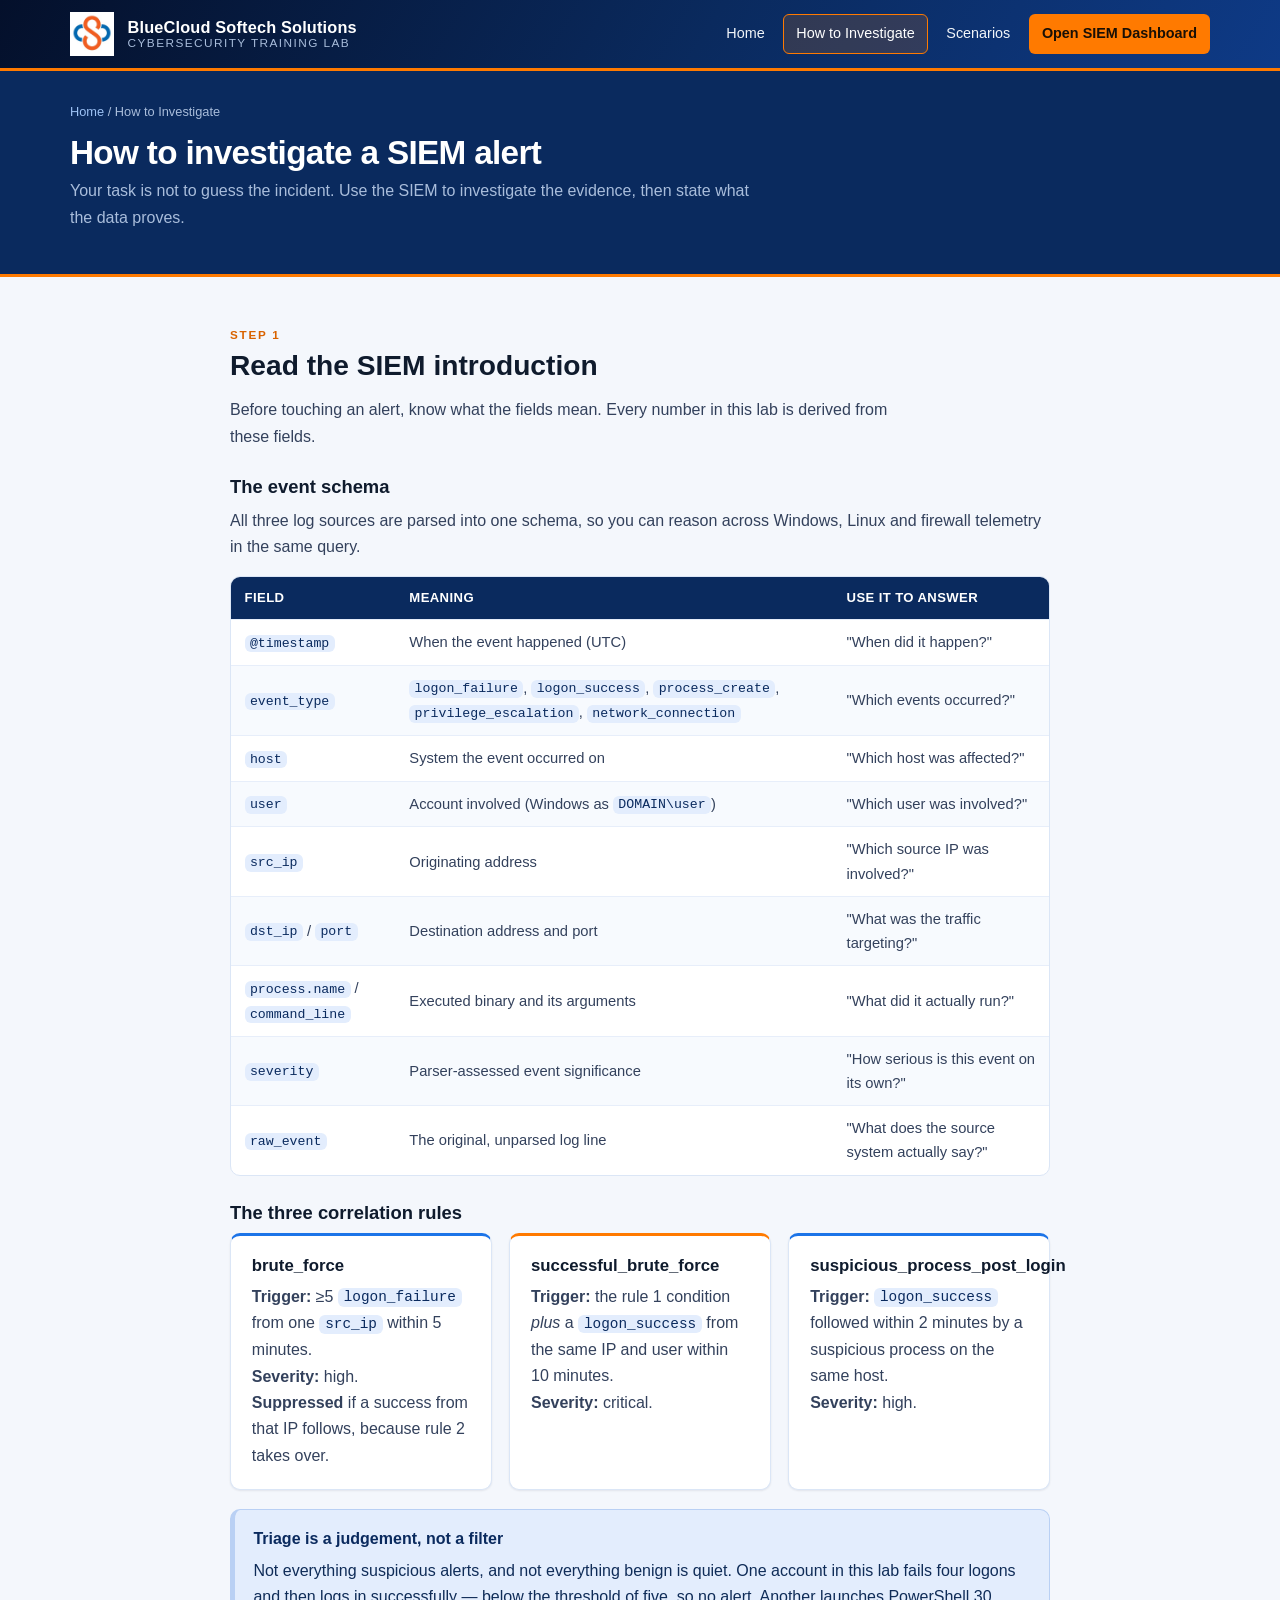
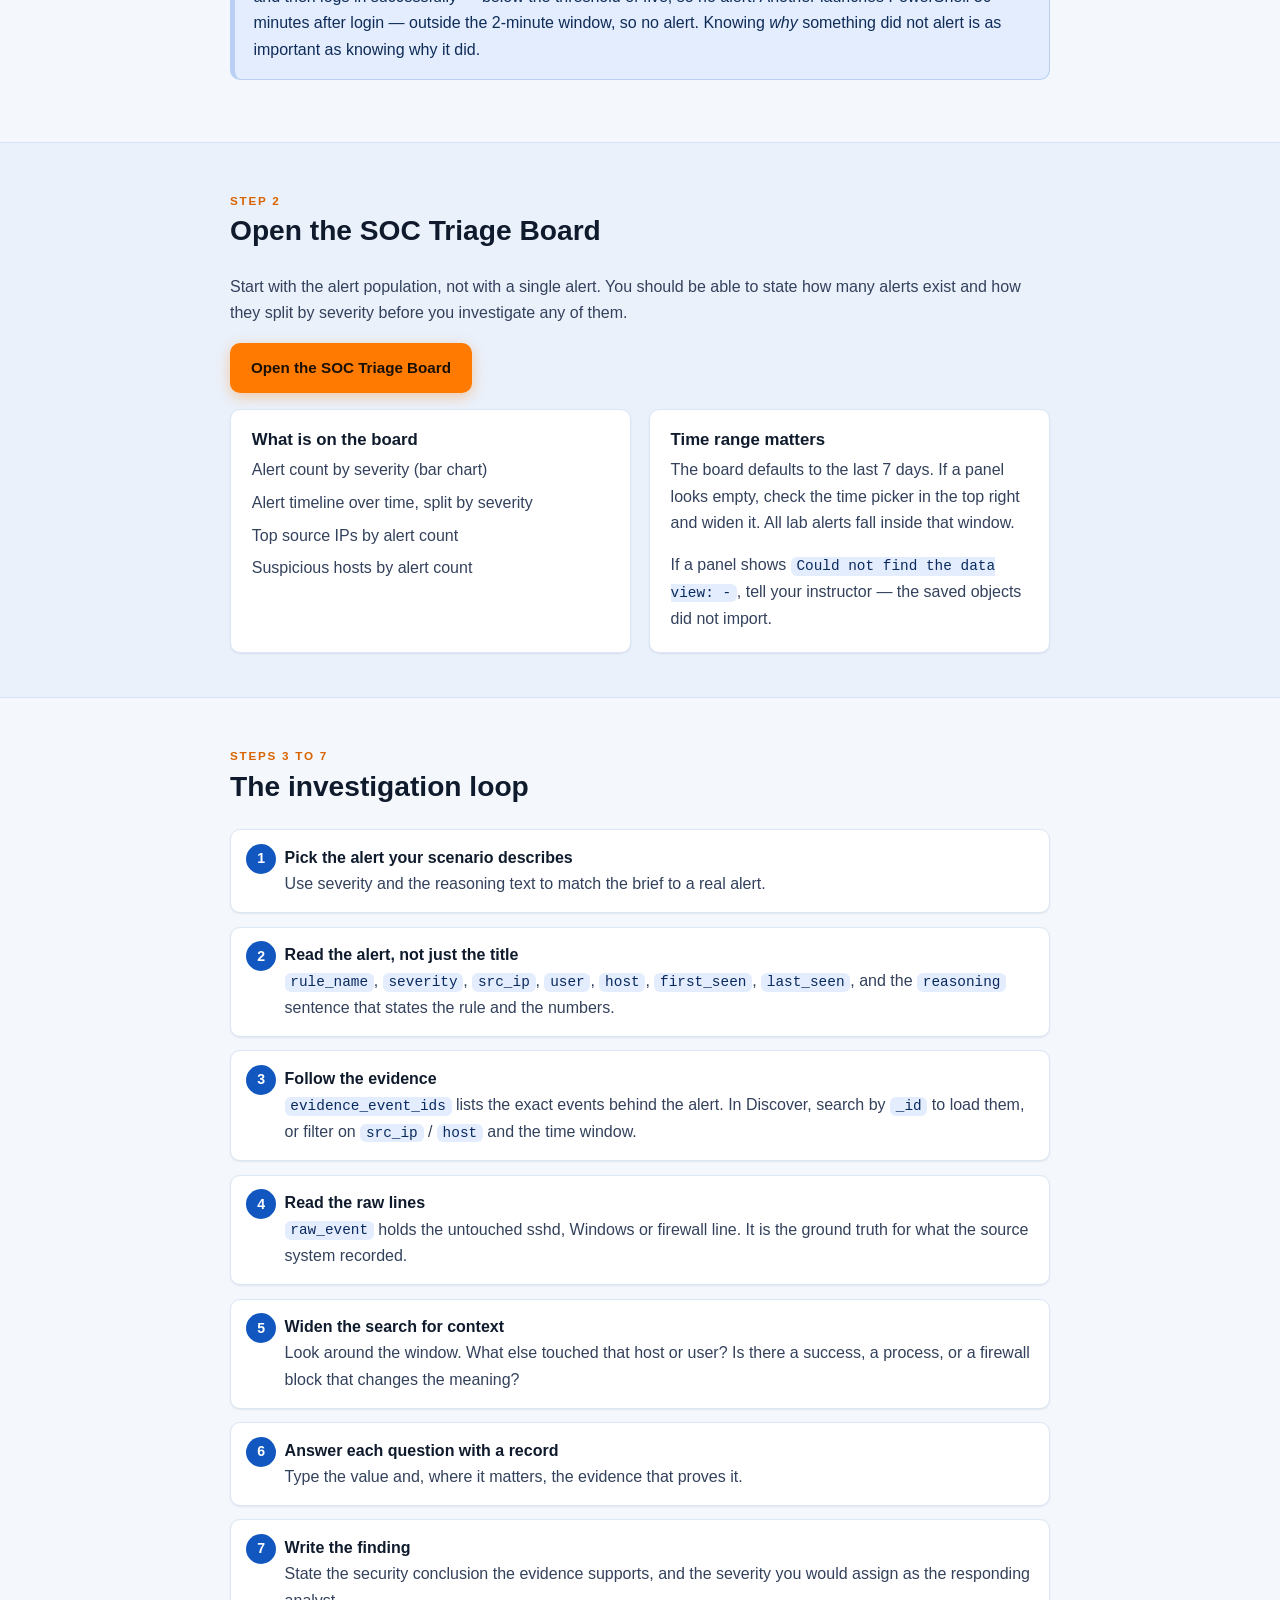
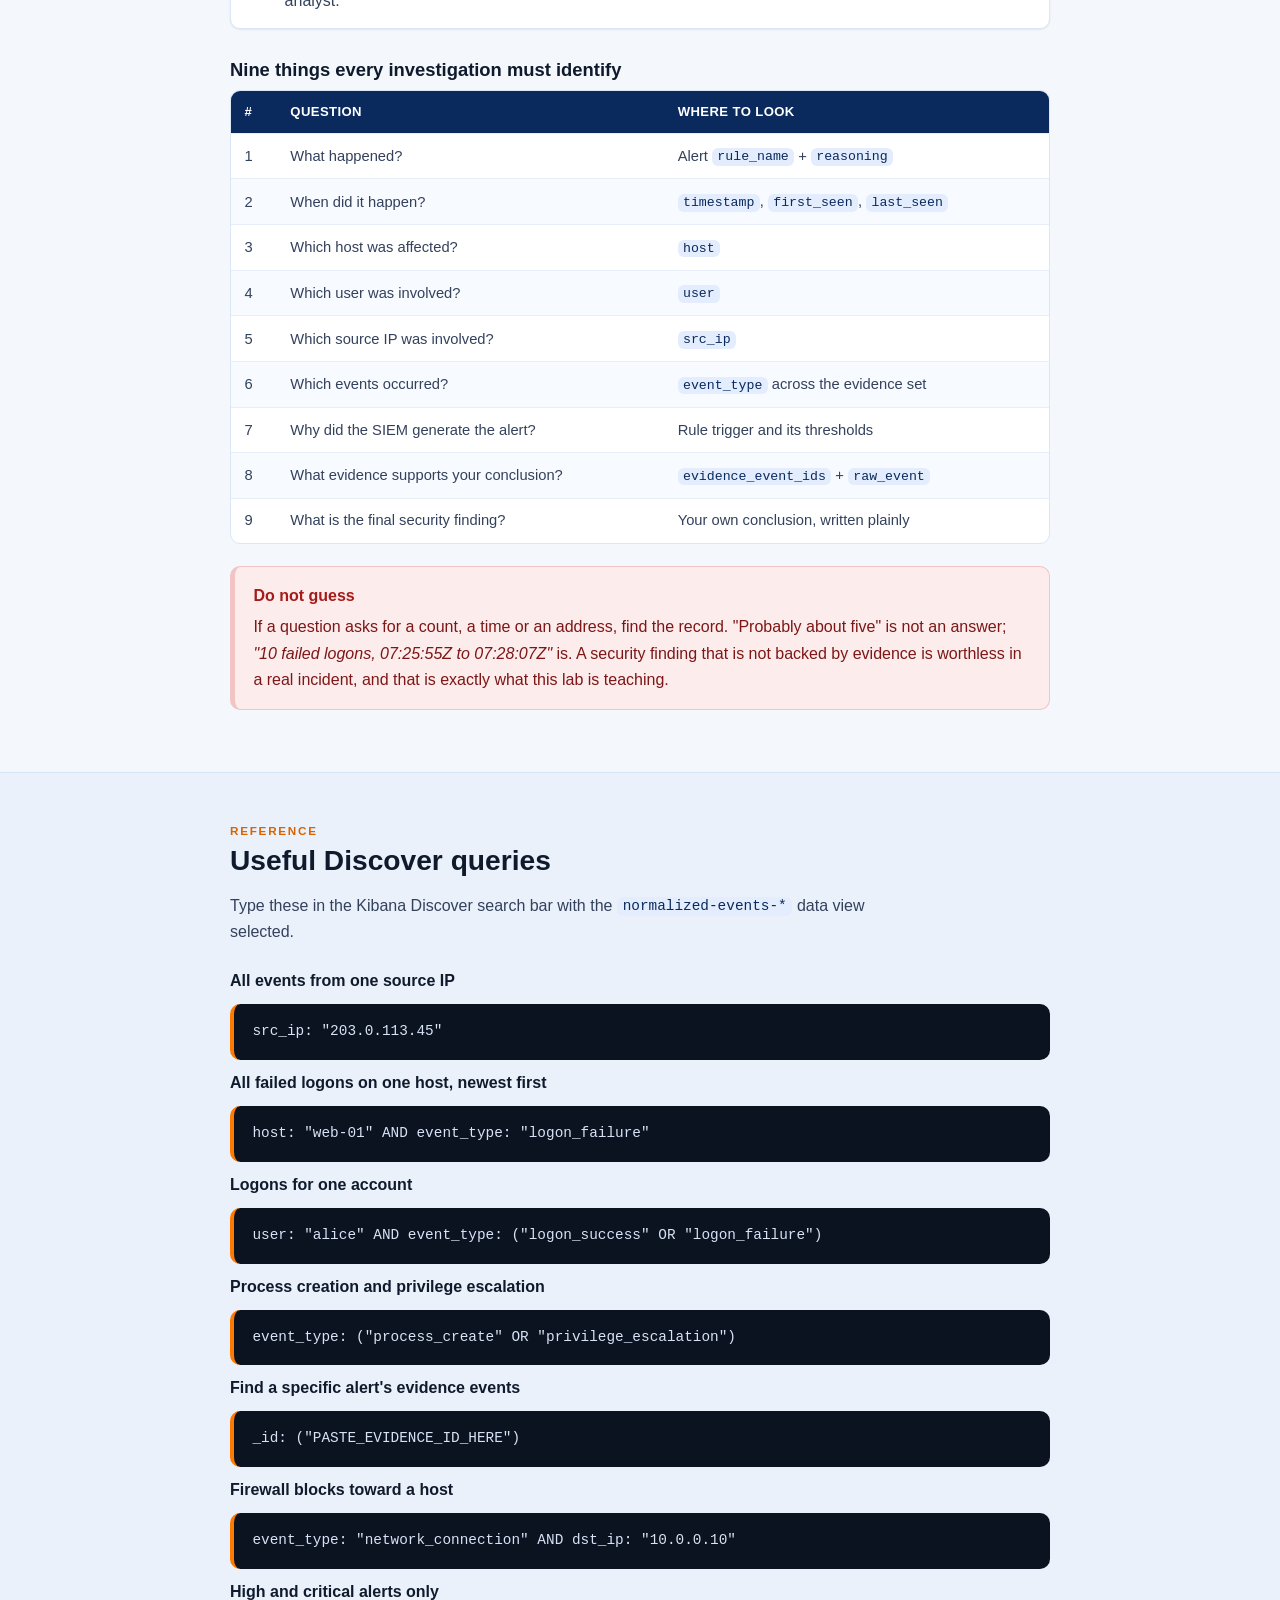
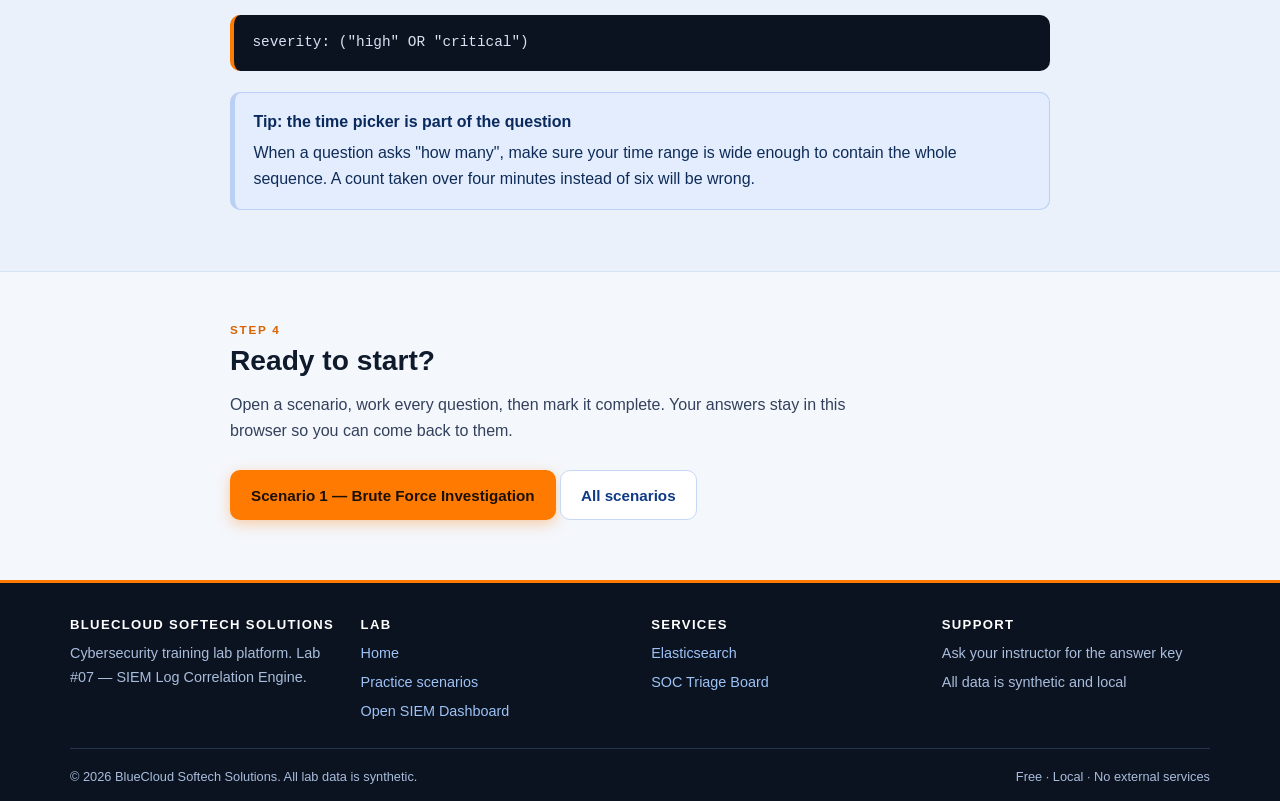
==== training/instructions.html @ 28b15261 "Initial commit - SIEM Log Correlation Engine Lab" ====
<!DOCTYPE html>
<html lang="en">
<head>
<meta charset="utf-8">
<meta name="viewport" content="width=device-width, initial-scale=1">
<title>How to Investigate | BlueCloud Softech Solutions SIEM Lab</title>
<link rel="stylesheet" href="assets/css/bluecloud.css">
</head>
<body data-page="instructions">
<a class="skip-link" href="#main">Skip to content</a>

<header class="site-header">
  <div class="wrap">
    <div class="brand">
      <img class="brand-mark" src="assets/img/bluecloud-logo.png" alt="BlueCloud Softech Solutions">
      <div class="brand-text">
        <span class="brand-name">BlueCloud Softech Solutions</span>
        <span class="brand-sub">Cybersecurity Training Lab</span>
      </div>
    </div>
    <nav class="site-nav" aria-label="Main">
      <a href="index.html">Home</a>
      <a href="instructions.html">How to Investigate</a>
      <a href="index.html#scenarios">Scenarios</a>
      <a href="#" class="nav-cta" data-kibana-link>Open SIEM Dashboard</a>
    </nav>
  </div>
</header>

<section class="page-head">
  <div class="wrap">
    <div class="breadcrumb"><a href="index.html">Home</a> / How to Investigate</div>
    <h1>How to investigate a SIEM alert</h1>
    <p class="sub">
      Your task is not to guess the incident. Use the SIEM to investigate the evidence,
      then state what the data proves.
    </p>
  </div>
</section>

<main id="main">

<!-- ================================================================ STEP 1 -->
<section class="section">
  <div class="wrap narrow">
    <div class="section-head">
      <span class="kicker">Step 1</span>
      <h2>Read the SIEM introduction</h2>
      <p>Before touching an alert, know what the fields mean. Every number in this lab is derived from these fields.</p>
    </div>

    <h3>The event schema</h3>
    <p>All three log sources are parsed into one schema, so you can reason across Windows, Linux and firewall telemetry in the same query.</p>
    <div class="table-wrap">
      <table>
        <thead><tr><th>Field</th><th>Meaning</th><th>Use it to answer</th></tr></thead>
        <tbody>
          <tr><td><code>@timestamp</code></td><td>When the event happened (UTC)</td><td>"When did it happen?"</td></tr>
          <tr><td><code>event_type</code></td><td><code>logon_failure</code>, <code>logon_success</code>, <code>process_create</code>, <code>privilege_escalation</code>, <code>network_connection</code></td><td>"Which events occurred?"</td></tr>
          <tr><td><code>host</code></td><td>System the event occurred on</td><td>"Which host was affected?"</td></tr>
          <tr><td><code>user</code></td><td>Account involved (Windows as <code>DOMAIN\user</code>)</td><td>"Which user was involved?"</td></tr>
          <tr><td><code>src_ip</code></td><td>Originating address</td><td>"Which source IP was involved?"</td></tr>
          <tr><td><code>dst_ip</code> / <code>port</code></td><td>Destination address and port</td><td>"What was the traffic targeting?"</td></tr>
          <tr><td><code>process.name</code> / <code>command_line</code></td><td>Executed binary and its arguments</td><td>"What did it actually run?"</td></tr>
          <tr><td><code>severity</code></td><td>Parser-assessed event significance</td><td>"How serious is this event on its own?"</td></tr>
          <tr><td><code>raw_event</code></td><td>The original, unparsed log line</td><td>"What does the source system actually say?"</td></tr>
        </tbody>
      </table>
    </div>

    <h3 style="margin-top:1.6rem">The three correlation rules</h3>
    <div class="grid grid-3">
      <div class="card card-accent">
        <h3>brute_force</h3>
        <p class="mb0"><strong>Trigger:</strong> &ge;5 <code>logon_failure</code> from one <code>src_ip</code> within 5 minutes.<br><strong>Severity:</strong> high.<br><strong>Suppressed</strong> if a success from that IP follows, because rule 2 takes over.</p>
      </div>
      <div class="card card-accent-orange">
        <h3>successful_brute_force</h3>
        <p class="mb0"><strong>Trigger:</strong> the rule 1 condition <em>plus</em> a <code>logon_success</code> from the same IP and user within 10 minutes.<br><strong>Severity:</strong> critical.</p>
      </div>
      <div class="card card-accent">
        <h3>suspicious_process_post_login</h3>
        <p class="mb0"><strong>Trigger:</strong> <code>logon_success</code> followed within 2 minutes by a suspicious process on the same host.<br><strong>Severity:</strong> high.</p>
      </div>
    </div>

    <div class="callout callout-info" style="margin-top:1.2rem">
      <span class="callout-title">Triage is a judgement, not a filter</span>
      <p class="mb0">
        Not everything suspicious alerts, and not everything benign is quiet. One account in this
        lab fails four logons and then logs in successfully &mdash; below the threshold of five, so
        no alert. Another launches PowerShell 30 minutes after login &mdash; outside the 2-minute
        window, so no alert. Knowing <em>why</em> something did not alert is as important as
        knowing why it did.
      </p>
    </div>
  </div>
</section>

<!-- ================================================================ STEP 2 -->
<section class="section section-alt">
  <div class="wrap narrow">
    <div class="section-head">
      <span class="kicker">Step 2</span>
      <h2>Open the SOC Triage Board</h2>
    </div>
    <p>Start with the alert population, not with a single alert. You should be able to state how many alerts exist and how they split by severity before you investigate any of them.</p>
    <p><a class="btn btn-primary" data-kibana-dash>Open the SOC Triage Board</a></p>
    <div class="grid grid-2" style="margin-top:1rem">
      <div class="card">
        <h3>What is on the board</h3>
        <ul class="toc">
          <li>Alert count by severity (bar chart)</li>
          <li>Alert timeline over time, split by severity</li>
          <li>Top source IPs by alert count</li>
          <li>Suspicious hosts by alert count</li>
        </ul>
      </div>
      <div class="card">
        <h3>Time range matters</h3>
        <p>The board defaults to the last 7 days. If a panel looks empty, check the time picker
        in the top right and widen it. All lab alerts fall inside that window.</p>
        <p class="mb0">If a panel shows <code>Could not find the data view: -</code>, tell your
        instructor &mdash; the saved objects did not import.</p>
      </div>
    </div>
  </div>
</section>

<!-- ================================================================ STEP 3 -->
<section class="section">
  <div class="wrap narrow">
    <div class="section-head">
      <span class="kicker">Steps 3 to 7</span>
      <h2>The investigation loop</h2>
    </div>
    <ol class="steps">
      <li><strong>Pick the alert your scenario describes</strong>Use severity and the reasoning text to match the brief to a real alert.</li>
      <li><strong>Read the alert, not just the title</strong><code>rule_name</code>, <code>severity</code>, <code>src_ip</code>, <code>user</code>, <code>host</code>, <code>first_seen</code>, <code>last_seen</code>, and the <code>reasoning</code> sentence that states the rule and the numbers.</li>
      <li><strong>Follow the evidence</strong><code>evidence_event_ids</code> lists the exact events behind the alert. In Discover, search by <code>_id</code> to load them, or filter on <code>src_ip</code> / <code>host</code> and the time window.</li>
      <li><strong>Read the raw lines</strong><code>raw_event</code> holds the untouched sshd, Windows or firewall line. It is the ground truth for what the source system recorded.</li>
      <li><strong>Widen the search for context</strong>Look around the window. What else touched that host or user? Is there a success, a process, or a firewall block that changes the meaning?</li>
      <li><strong>Answer each question with a record</strong>Type the value and, where it matters, the evidence that proves it.</li>
      <li><strong>Write the finding</strong>State the security conclusion the evidence supports, and the severity you would assign as the responding analyst.</li>
    </ol>

    <h3 style="margin-top:1.8rem">Nine things every investigation must identify</h3>
    <div class="table-wrap">
      <table>
        <thead><tr><th>#</th><th>Question</th><th>Where to look</th></tr></thead>
        <tbody>
          <tr><td>1</td><td>What happened?</td><td>Alert <code>rule_name</code> + <code>reasoning</code></td></tr>
          <tr><td>2</td><td>When did it happen?</td><td><code>timestamp</code>, <code>first_seen</code>, <code>last_seen</code></td></tr>
          <tr><td>3</td><td>Which host was affected?</td><td><code>host</code></td></tr>
          <tr><td>4</td><td>Which user was involved?</td><td><code>user</code></td></tr>
          <tr><td>5</td><td>Which source IP was involved?</td><td><code>src_ip</code></td></tr>
          <tr><td>6</td><td>Which events occurred?</td><td><code>event_type</code> across the evidence set</td></tr>
          <tr><td>7</td><td>Why did the SIEM generate the alert?</td><td>Rule trigger and its thresholds</td></tr>
          <tr><td>8</td><td>What evidence supports your conclusion?</td><td><code>evidence_event_ids</code> + <code>raw_event</code></td></tr>
          <tr><td>9</td><td>What is the final security finding?</td><td>Your own conclusion, written plainly</td></tr>
        </tbody>
      </table>
    </div>

    <div class="callout callout-crit" style="margin-top:1.4rem">
      <span class="callout-title">Do not guess</span>
      <p class="mb0">
        If a question asks for a count, a time or an address, find the record. "Probably about
        five" is not an answer; <em>"10 failed logons, 07:25:55Z to 07:28:07Z"</em> is. A
        security finding that is not backed by evidence is worthless in a real incident, and
        that is exactly what this lab is teaching.
      </p>
    </div>
  </div>
</section>

<!-- ================================================================ QUERIES -->
<section class="section section-alt">
  <div class="wrap narrow">
    <div class="section-head">
      <span class="kicker">Reference</span>
      <h2>Useful Discover queries</h2>
      <p>Type these in the Kibana Discover search bar with the <code>normalized-events-*</code> data view selected.</p>
    </div>

    <h4>All events from one source IP</h4>
    <pre><code>src_ip: "203.0.113.45"</code></pre>

    <h4>All failed logons on one host, newest first</h4>
    <pre><code>host: "web-01" AND event_type: "logon_failure"</code></pre>

    <h4>Logons for one account</h4>
    <pre><code>user: "alice" AND event_type: ("logon_success" OR "logon_failure")</code></pre>

    <h4>Process creation and privilege escalation</h4>
    <pre><code>event_type: ("process_create" OR "privilege_escalation")</code></pre>

    <h4>Find a specific alert's evidence events</h4>
    <pre><code>_id: ("PASTE_EVIDENCE_ID_HERE")</code></pre>

    <h4>Firewall blocks toward a host</h4>
    <pre><code>event_type: "network_connection" AND dst_ip: "10.0.0.10"</code></pre>

    <h4>High and critical alerts only</h4>
    <pre><code>severity: ("high" OR "critical")</code></pre>

    <div class="callout callout-info" style="margin-top:1.3rem">
      <span class="callout-title">Tip: the time picker is part of the question</span>
      <p class="mb0">When a question asks "how many", make sure your time range is wide enough to
      contain the whole sequence. A count taken over four minutes instead of six will be wrong.</p>
    </div>
  </div>
</section>

<!-- ================================================================ START -->
<section class="section">
  <div class="wrap narrow">
    <div class="section-head">
      <span class="kicker">Step 4</span>
      <h2>Ready to start?</h2>
      <p>Open a scenario, work every question, then mark it complete. Your answers stay in this browser so you can come back to them.</p>
    </div>
    <p>
      <a class="btn btn-primary" href="scenarios/scenario-1-brute-force.html">Scenario 1 &mdash; Brute Force Investigation</a>
      <a class="btn btn-outline" href="index.html#scenarios">All scenarios</a>
    </p>
  </div>
</section>

</main>

<footer class="site-footer">
  <div class="wrap">
    <div class="foot-grid">
      <div>
        <h4>BlueCloud Softech Solutions</h4>
        <p>Cybersecurity training lab platform. Lab #07 &mdash; SIEM Log Correlation Engine.</p>
      </div>
      <div>
        <h4>Lab</h4>
        <ul>
          <li><a href="index.html">Home</a></li>
          <li><a href="index.html#scenarios">Practice scenarios</a></li>
          <li><a data-kibana-link>Open SIEM Dashboard</a></li>
        </ul>
      </div>
      <div>
        <h4>Services</h4>
        <ul>
          <li><a data-es-link>Elasticsearch</a></li>
          <li><a data-kibana-dash>SOC Triage Board</a></li>
        </ul>
      </div>
      <div>
        <h4>Support</h4>
        <ul>
          <li>Ask your instructor for the answer key</li>
          <li>All data is synthetic and local</li>
        </ul>
      </div>
    </div>
    <div class="legal">
      <span>&copy; <span id="year">2026</span> BlueCloud Softech Solutions. All lab data is synthetic.</span>
      <span>Free &middot; Local &middot; No external services</span>
    </div>
  </div>
</footer>

<script src="assets/js/lab.js"></script>
<script>
  (function () {
    var ES = "http://localhost:9200";
    var KIBANA = "http://localhost:5601";
    var DASH = KIBANA + "/app/dashboards#/view/siem-soc-triage-board";
    document.querySelectorAll("[data-kibana-link]").forEach(function (el) { el.href = KIBANA; el.target = "_blank"; el.rel = "noopener"; });
    document.querySelectorAll("[data-kibana-dash]").forEach(function (el) { el.href = DASH; el.target = "_blank"; el.rel = "noopener"; });
    document.querySelectorAll("[data-es-link]").forEach(function (el) { el.href = ES; el.target = "_blank"; el.rel = "noopener"; });
  })();
</script>
</body>
</html>
---- training/assets/css/bluecloud.css ----
/* ==========================================================================
   BlueCloud Softech Solutions - Cybersecurity Training Lab
   SIEM Log Correlation Engine - shared stylesheet
   Lightweight, dependency-free. Drop-in replaceable logo slot documented below.
   ========================================================================== */

:root {
  /* Brand - blue primary */
  --bc-navy-900: #04102b;
  --bc-navy-800: #071a3a;
  --bc-blue-800: #0a2a5e;
  --bc-blue-700: #0e3a86;
  --bc-blue-600: #1257c0;
  --bc-blue-500: #1c74e8;
  --bc-blue-100: #e3edfd;

  /* Brand - orange accent */
  --bc-orange-600: #d96300;
  --bc-orange-500: #ff7a00;
  --bc-orange-400: #ff9440;
  --bc-orange-100: #fff0e0;

  /* Security dark neutrals */
  --ink-900: #0b1220;
  --ink-800: #111a2e;
  --ink-700: #1b2740;
  --ink-600: #26334f;

  /* Text */
  --text-strong: #0f1b2d;
  --text-body: #33415c;
  --text-muted: #64748b;
  --text-invert: #f1f5f9;
  --text-invert-muted: #a9bddb;

  /* Status */
  --ok-500: #16a34a;
  --warn-500: #d97706;
  --crit-500: #dc2626;
  --high-500: #ea580c;
  --info-500: var(--bc-blue-600);

  --radius-sm: 6px;
  --radius: 10px;
  --radius-lg: 16px;
  --shadow-sm: 0 1px 2px rgba(4, 16, 43, 0.08);
  --shadow: 0 4px 16px rgba(4, 16, 43, 0.10);
  --shadow-lg: 0 16px 40px rgba(4, 16, 43, 0.18);
  --ring: 0 0 0 3px rgba(28, 116, 232, 0.35);
  --maxw: 1180px;
  --mono: "Cascadia Code", "Consolas", "SF Mono", "Roboto Mono", monospace;
}

* { box-sizing: border-box; }

html { scroll-behavior: smooth; }

body {
  margin: 0;
  font-family: "Segoe UI", Roboto, "Helvetica Neue", Arial, sans-serif;
  color: var(--text-body);
  background: #f4f7fc;
  line-height: 1.65;
  -webkit-font-smoothing: antialiased;
}

a { color: var(--bc-blue-600); text-decoration: none; }
a:hover { text-decoration: underline; }

h1, h2, h3, h4 { color: var(--text-strong); line-height: 1.25; margin: 0 0 0.5em; font-weight: 650; }
h1 { font-size: clamp(1.85rem, 3.6vw, 2.9rem); letter-spacing: -0.02em; }
h2 { font-size: clamp(1.35rem, 2.2vw, 1.85rem); }
h3 { font-size: 1.15rem; }
p { margin: 0 0 1rem; }

code, kbd, .mono { font-family: var(--mono); font-size: 0.9em; }

code {
  background: var(--bc-blue-100);
  color: var(--bc-blue-800);
  padding: 0.1em 0.4em;
  border-radius: var(--radius-sm);
  word-break: break-word;
}

pre {
  background: var(--ink-900);
  color: #d7e3f4;
  padding: 1rem 1.15rem;
  border-radius: var(--radius);
  overflow-x: auto;
  border-left: 4px solid var(--bc-orange-500);
}
pre code { background: none; color: inherit; padding: 0; }

.wrap { width: 100%; max-width: var(--maxw); margin: 0 auto; padding: 0 1.25rem; }
.narrow { max-width: 860px; }

/* ---------------------------------------------------------------- header */
.site-header {
  background: linear-gradient(120deg, var(--bc-navy-900) 0%, var(--bc-blue-800) 55%, var(--bc-blue-700) 100%);
  color: var(--text-invert);
  border-bottom: 3px solid var(--bc-orange-500);
  position: sticky;
  top: 0;
  z-index: 50;
}

.site-header .wrap {
  display: flex;
  align-items: center;
  justify-content: space-between;
  gap: 1rem;
  min-height: 68px;
  flex-wrap: wrap;
  padding-top: 0.6rem;
  padding-bottom: 0.6rem;
}

/* LOGO SLOT: to use the official BlueCloud logo, drop the image at
   training/assets/img/bluecloud-logo.png and replace the <div> below with:
   <img class="brand-logo" src="assets/img/bluecloud-logo.png" alt="BlueCloud Softech Solutions"> */
.brand { display: flex; align-items: center; gap: 0.85rem; }
.brand-mark {
  width: 44px; height: 44px; flex: 0 0 44px;
  border-radius: 12px;
  background: linear-gradient(145deg, var(--bc-blue-500), var(--bc-blue-700));
  border: 2px solid var(--bc-orange-500);
  display: grid; place-items: center;
  font-weight: 800; font-size: 1.05rem; color: #fff; letter-spacing: -0.03em;
}
/* Official logo drop-in: assets/img/bluecloud-logo.png
   Applies only to an <img class="brand-mark">, so the BC monogram placeholder
   is unaffected. Height is fixed and width is free, so both a square icon mark
   and a wide horizontal wordmark render undistorted at the same header height.
   The orange frame and gradient belong to the placeholder, not the brand, so
   they are removed here. */
img.brand-mark {
  display: block;
  width: auto;
  max-width: 190px;
  height: 44px;
  flex: 0 0 auto;
  object-fit: contain;
  object-position: left center;
  background: none;
  border: none;
  border-radius: 0;
}

.brand-text { display: flex; flex-direction: column; line-height: 1.15; }
.brand-name { font-weight: 700; font-size: 1.02rem; color: #fff; letter-spacing: 0.01em; }
.brand-sub { font-size: 0.74rem; color: var(--text-invert-muted); text-transform: uppercase; letter-spacing: 0.12em; }

.site-nav { display: flex; gap: 0.35rem; flex-wrap: wrap; align-items: center; }
.site-nav a {
  color: var(--text-invert);
  padding: 0.42rem 0.75rem;
  border-radius: var(--radius-sm);
  font-size: 0.9rem;
  font-weight: 500;
  border: 1px solid transparent;
}
.site-nav a:hover { background: rgba(255, 255, 255, 0.12); text-decoration: none; }
.site-nav a.active { border-color: var(--bc-orange-500); color: #fff; background: rgba(255, 122, 0, 0.16); }
.site-nav a.nav-cta { background: var(--bc-orange-500); color: #1a1005; font-weight: 650; }
.site-nav a.nav-cta:hover { background: var(--bc-orange-400); }

/* ------------------------------------------------------------------ hero */
.hero {
  background:
    radial-gradient(1100px 380px at 82% -12%, rgba(255, 122, 0, 0.20), transparent 60%),
    linear-gradient(125deg, var(--bc-navy-900) 0%, var(--bc-blue-800) 48%, var(--bc-blue-700) 100%);
  color: var(--text-invert);
  padding: 3.2rem 0 2.9rem;
  border-bottom: 3px solid var(--bc-orange-500);
}
.hero h1 { color: #fff; }
.hero .eyebrow {
  display: inline-block;
  font-size: 0.75rem; font-weight: 700; letter-spacing: 0.16em; text-transform: uppercase;
  color: var(--bc-orange-400); margin-bottom: 0.85rem;
}
.hero .lede { font-size: 1.06rem; color: var(--text-invert-muted); max-width: 66ch; }
.hero-meta { display: flex; gap: 0.5rem; flex-wrap: wrap; margin-top: 1.25rem; }
.hero-actions { display: flex; gap: 0.7rem; flex-wrap: wrap; margin-top: 1.75rem; }

/* ---------------------------------------------------------------- button */
.btn {
  display: inline-flex; align-items: center; gap: 0.5rem;
  padding: 0.72rem 1.25rem;
  border-radius: var(--radius);
  font-weight: 650; font-size: 0.95rem;
  border: 1px solid transparent;
  cursor: pointer;
  transition: transform 0.08s ease, box-shadow 0.15s ease, background 0.15s ease;
  font-family: inherit;
}
.btn:hover { text-decoration: none; transform: translateY(-1px); }
.btn:focus-visible { outline: none; box-shadow: var(--ring); }
.btn-primary { background: var(--bc-orange-500); color: #1a1005; box-shadow: 0 4px 14px rgba(255, 122, 0, 0.34); }
.btn-primary:hover { background: var(--bc-orange-400); }
.btn-blue { background: var(--bc-blue-600); color: #fff; box-shadow: 0 4px 14px rgba(18, 87, 192, 0.3); }
.btn-blue:hover { background: var(--bc-blue-500); }
.btn-ghost { background: rgba(255, 255, 255, 0.08); color: #fff; border-color: rgba(255, 255, 255, 0.28); }
.btn-ghost:hover { background: rgba(255, 255, 255, 0.16); }
.btn-outline { background: #fff; color: var(--bc-blue-700); border-color: var(--bc-blue-200, #c6d8f5); }
.btn-outline:hover { background: var(--bc-blue-100); }
.btn-sm { padding: 0.45rem 0.8rem; font-size: 0.85rem; }

/* ------------------------------------------------------------------ chip */
.chip {
  display: inline-flex; align-items: center; gap: 0.35rem;
  padding: 0.24rem 0.62rem;
  border-radius: 999px;
  font-size: 0.76rem; font-weight: 650;
  letter-spacing: 0.03em;
  border: 1px solid transparent;
  white-space: nowrap;
}
.chip-blue { background: rgba(28, 116, 232, 0.16); color: #bcd6fb; border-color: rgba(28, 116, 232, 0.45); }
.chip-orange { background: rgba(255, 122, 0, 0.18); color: var(--bc-orange-400); border-color: rgba(255, 122, 0, 0.5); }
.chip-light { background: var(--bc-blue-100); color: var(--bc-blue-800); border-color: #c6d8f5; }
.chip-ok { background: #e6f6ec; color: #14683a; border-color: #b7e3c8; }
.chip-warn { background: #fef3e2; color: #a35a06; border-color: #f7d9ac; }
.chip-crit { background: #fdeaea; color: #a51b1b; border-color: #f6c6c6; }

/* ------------------------------------------------------------------ card */
.section { padding: 2.75rem 0; }
.section-alt { background: #eaf1fb; border-top: 1px solid #d6e3f6; border-bottom: 1px solid #d6e3f6; }
.section-dark { background: var(--ink-900); color: var(--text-invert-muted); }
.section-dark h2, .section-dark h3 { color: #fff; }

.section-head { margin-bottom: 1.6rem; max-width: 74ch; }
.section-head .kicker {
  font-size: 0.73rem; font-weight: 750; letter-spacing: 0.15em; text-transform: uppercase;
  color: var(--bc-orange-600); margin-bottom: 0.4rem;
}
.section-dark .section-head .kicker { color: var(--bc-orange-400); }

.grid { display: grid; gap: 1.1rem; }
.grid-2 { grid-template-columns: repeat(auto-fit, minmax(300px, 1fr)); }
.grid-3 { grid-template-columns: repeat(auto-fit, minmax(255px, 1fr)); }
.grid-4 { grid-template-columns: repeat(auto-fit, minmax(210px, 1fr)); }

.card {
  background: #fff;
  border: 1px solid #dbe6f6;
  border-radius: var(--radius);
  padding: 1.25rem 1.3rem;
  box-shadow: var(--shadow-sm);
}
.card h3 { color: var(--text-strong); font-size: 1.05rem; margin-bottom: 0.4rem; }
.card p:last-child { margin-bottom: 0; }
.card-top { display: flex; align-items: flex-start; justify-content: space-between; gap: 0.6rem; margin-bottom: 0.5rem; }
.card-accent { border-top: 3px solid var(--bc-blue-500); }
.card-accent-orange { border-top: 3px solid var(--bc-orange-500); }

/* ----------------------------------------------------------------- steps */
.steps { counter-reset: step; list-style: none; padding: 0; margin: 0; display: grid; gap: 0.85rem; }
.steps li {
  counter-increment: step;
  position: relative;
  padding: 0.9rem 1rem 0.9rem 3.35rem;
  background: #fff;
  border: 1px solid #dbe6f6;
  border-radius: var(--radius);
  box-shadow: var(--shadow-sm);
}
.steps li::before {
  content: counter(step);
  position: absolute; left: 0.95rem; top: 0.85rem;
  width: 30px; height: 30px; border-radius: 50%;
  background: var(--bc-blue-600); color: #fff;
  display: grid; place-items: center;
  font-weight: 700; font-size: 0.88rem;
}
.steps li strong { display: block; color: var(--text-strong); }
.section-dark .steps li { background: var(--ink-800); border-color: var(--ink-600); }
.section-dark .steps li strong { color: #fff; }
.section-dark .steps li::before { background: var(--bc-orange-500); color: #1a1005; }

/* ---------------------------------------------------------------- alerts */
.callout {
  border-radius: var(--radius);
  padding: 1rem 1.15rem;
  border: 1px solid;
  border-left-width: 5px;
  margin: 0 0 1.1rem;
}
.callout p:last-child { margin-bottom: 0; }
.callout-title { font-weight: 700; display: block; margin-bottom: 0.3rem; }
.callout-info { background: var(--bc-blue-100); border-color: #b9d0f4; color: #0f2c58; }
.callout-info .callout-title { color: var(--bc-blue-800); }
.callout-warn { background: #fff7e8; border-color: #f5d9a6; color: #6b4207; }
.callout-warn .callout-title { color: #a35a06; }
.callout-crit { background: #fdecec; border-color: #f3c4c4; color: #7d1616; }
.callout-crit .callout-title { color: #a51b1b; }
.callout-ok { background: #e9f7ef; border-color: #b9e2c9; color: #14532d; }
.callout-ok .callout-title { color: #14683a; }
.section-dark .callout { background: var(--ink-800); color: var(--text-invert-muted); border-color: var(--ink-600); }
.section-dark .callout .callout-title { color: #fff; }

/* ------------------------------------------------------------- scenarios */
.scenario-card { display: flex; flex-direction: column; gap: 0.55rem; }
.scenario-card .num {
  font-family: var(--mono); font-size: 0.78rem; font-weight: 700;
  color: var(--bc-orange-600); letter-spacing: 0.1em; text-transform: uppercase;
}
.scenario-card h3 { margin: 0; }
.scenario-card .desc { color: var(--text-muted); font-size: 0.93rem; flex: 1 1 auto; }
.scenario-card .foot { display: flex; align-items: center; justify-content: space-between; gap: 0.6rem; margin-top: 0.35rem; }
.scenario-card .foot .btn { flex: 0 0 auto; }

.diff { font-size: 0.72rem; padding: 0.16rem 0.5rem; border-radius: 999px; font-weight: 700; letter-spacing: 0.05em; text-transform: uppercase; }
.diff-easy { background: #e6f6ec; color: #14683a; }
.diff-medium { background: #fff3e0; color: #a35a06; }
.diff-hard { background: #fdeaea; color: #a51b1b; }

/* --------------------------------------------------------------- details */
details.hint {
  background: #fff;
  border: 1px solid #dbe6f6;
  border-radius: var(--radius);
  padding: 0.2rem 0.9rem;
  margin-bottom: 0.6rem;
  box-shadow: var(--shadow-sm);
}
details.hint summary {
  cursor: pointer; padding: 0.7rem 0; font-weight: 650; color: var(--bc-blue-700);
  list-style: none; display: flex; align-items: center; gap: 0.5rem;
}
details.hint summary::-webkit-details-marker { display: none; }
details.hint summary::before { content: "\25B8"; font-size: 0.8rem; color: var(--bc-orange-500); transition: transform 0.15s; }
details.hint[open] summary::before { transform: rotate(90deg); }
details.hint .hint-body { padding: 0 0 0.85rem; color: var(--text-body); }
details.hint .hint-body p:last-child { margin-bottom: 0; }

/* ------------------------------------------------------------- questions */
.qlist { list-style: none; padding: 0; margin: 0; counter-reset: q; display: grid; gap: 0.6rem; }
.qlist li {
  counter-increment: q;
  position: relative;
  padding: 0.85rem 1rem 0.85rem 3rem;
  background: #fff;
  border: 1px solid #dbe6f6;
  border-radius: var(--radius);
}
.qlist li::before {
  content: "Q" counter(q);
  position: absolute; left: 0.85rem; top: 0.8rem;
  font-family: var(--mono); font-size: 0.78rem; font-weight: 700;
  color: var(--bc-orange-600);
}
.answer-box {
  margin-top: 0.6rem;
}
.answer-box textarea {
  width: 100%; min-height: 62px; resize: vertical;
  padding: 0.6rem 0.7rem;
  border: 1px dashed var(--bc-blue-200, #c6d8f5);
  border-radius: var(--radius-sm);
  font-family: inherit; font-size: 0.92rem; color: var(--text-strong);
  background: #fbfdff;
}
.answer-box textarea:focus { outline: none; border-style: solid; border-color: var(--bc-blue-500); box-shadow: var(--ring); background: #fff; }
.saved-note { font-size: 0.76rem; color: var(--text-muted); margin-top: 0.25rem; display: none; }
.saved-note.show { display: block; }

/* ----------------------------------------------------------------- table */
.table-wrap { overflow-x: auto; border: 1px solid #dbe6f6; border-radius: var(--radius); background: #fff; }
table { border-collapse: collapse; width: 100%; font-size: 0.92rem; }
th, td { text-align: left; padding: 0.62rem 0.85rem; border-bottom: 1px solid #e7eefa; }
th { background: var(--bc-blue-800); color: #fff; font-weight: 600; font-size: 0.82rem; letter-spacing: 0.03em; text-transform: uppercase; }
tbody tr:last-child td { border-bottom: none; }
tbody tr:nth-child(even) { background: #f7fafe; }

/* ---------------------------------------------------------------- footer */
.site-footer {
  background: var(--ink-900);
  color: var(--text-invert-muted);
  padding: 2.1rem 0 1.6rem;
  border-top: 3px solid var(--bc-orange-500);
  font-size: 0.9rem;
}
.site-footer .foot-grid { display: grid; gap: 1.4rem; grid-template-columns: repeat(auto-fit, minmax(220px, 1fr)); }
.site-footer h4 { color: #fff; font-size: 0.82rem; text-transform: uppercase; letter-spacing: 0.1em; margin-bottom: 0.55rem; }
.site-footer a { color: #9dc2f5; }
.site-footer a:hover { color: var(--bc-orange-400); }
.site-footer ul { list-style: none; margin: 0; padding: 0; display: grid; gap: 0.32rem; }
.site-footer .legal { margin-top: 1.5rem; padding-top: 1.1rem; border-top: 1px solid var(--ink-600); font-size: 0.8rem; display: flex; justify-content: space-between; gap: 1rem; flex-wrap: wrap; }

/* ----------------------------------------------------------------- misc */
.page-head { background: var(--bc-blue-800); color: #fff; padding: 1.9rem 0 1.7rem; border-bottom: 3px solid var(--bc-orange-500); }
.page-head h1 { color: #fff; font-size: clamp(1.5rem, 2.6vw, 2.1rem); margin-bottom: 0.3rem; }
.page-head .sub { color: var(--text-invert-muted); max-width: 78ch; }
.breadcrumb { font-size: 0.8rem; color: var(--text-invert-muted); margin-bottom: 0.6rem; }
.breadcrumb a { color: #9dc2f5; }

.linkrow { display: flex; gap: 0.6rem; flex-wrap: wrap; align-items: center; }
.stat { text-align: center; padding: 1rem 0.6rem; }
.stat .n { font-size: 1.85rem; font-weight: 750; color: var(--bc-blue-700); line-height: 1.1; }
.stat .l { font-size: 0.78rem; text-transform: uppercase; letter-spacing: 0.08em; color: var(--text-muted); }
.section-dark .stat .n { color: var(--bc-orange-400); }
.section-dark .stat .l { color: var(--text-invert-muted); }

.toc { list-style: none; padding: 0; margin: 0; display: grid; gap: 0.4rem; }
.toc a { display: block; padding: 0.4rem 0.6rem; border-radius: var(--radius-sm); font-size: 0.92rem; }
.toc a:hover { background: var(--bc-blue-100); }

hr.sep { border: none; border-top: 1px solid #dbe6f6; margin: 1.8rem 0; }

.progress-pill {
  display: inline-flex; align-items: center; gap: 0.4rem;
  font-size: 0.8rem; font-weight: 650; color: var(--text-invert-muted);
}
.progress-pill .dot { width: 9px; height: 9px; border-radius: 50%; background: var(--bc-orange-500); }

.skip-link {
  position: absolute; left: -9999px; top: 0;
  background: var(--bc-orange-500); color: #1a1005; padding: 0.6rem 1rem; z-index: 100; font-weight: 650;
}
.skip-link:focus { left: 0.5rem; top: 0.5rem; }

@media (max-width: 620px) {
  .site-header .wrap { min-height: auto; }
  .brand-sub { display: none; }
  .hero-actions .btn { width: 100%; justify-content: center; }
}

@media print {
  .site-header, .site-footer, .hero-actions, .btn, details.hint summary { display: none !important; }
  body { background: #fff; }
  .card, .qlist li, .steps li { box-shadow: none; border-color: #ccc; }
  details.hint { border-color: #ccc; }
  details.hint[open] .hint-body { display: block; }
}
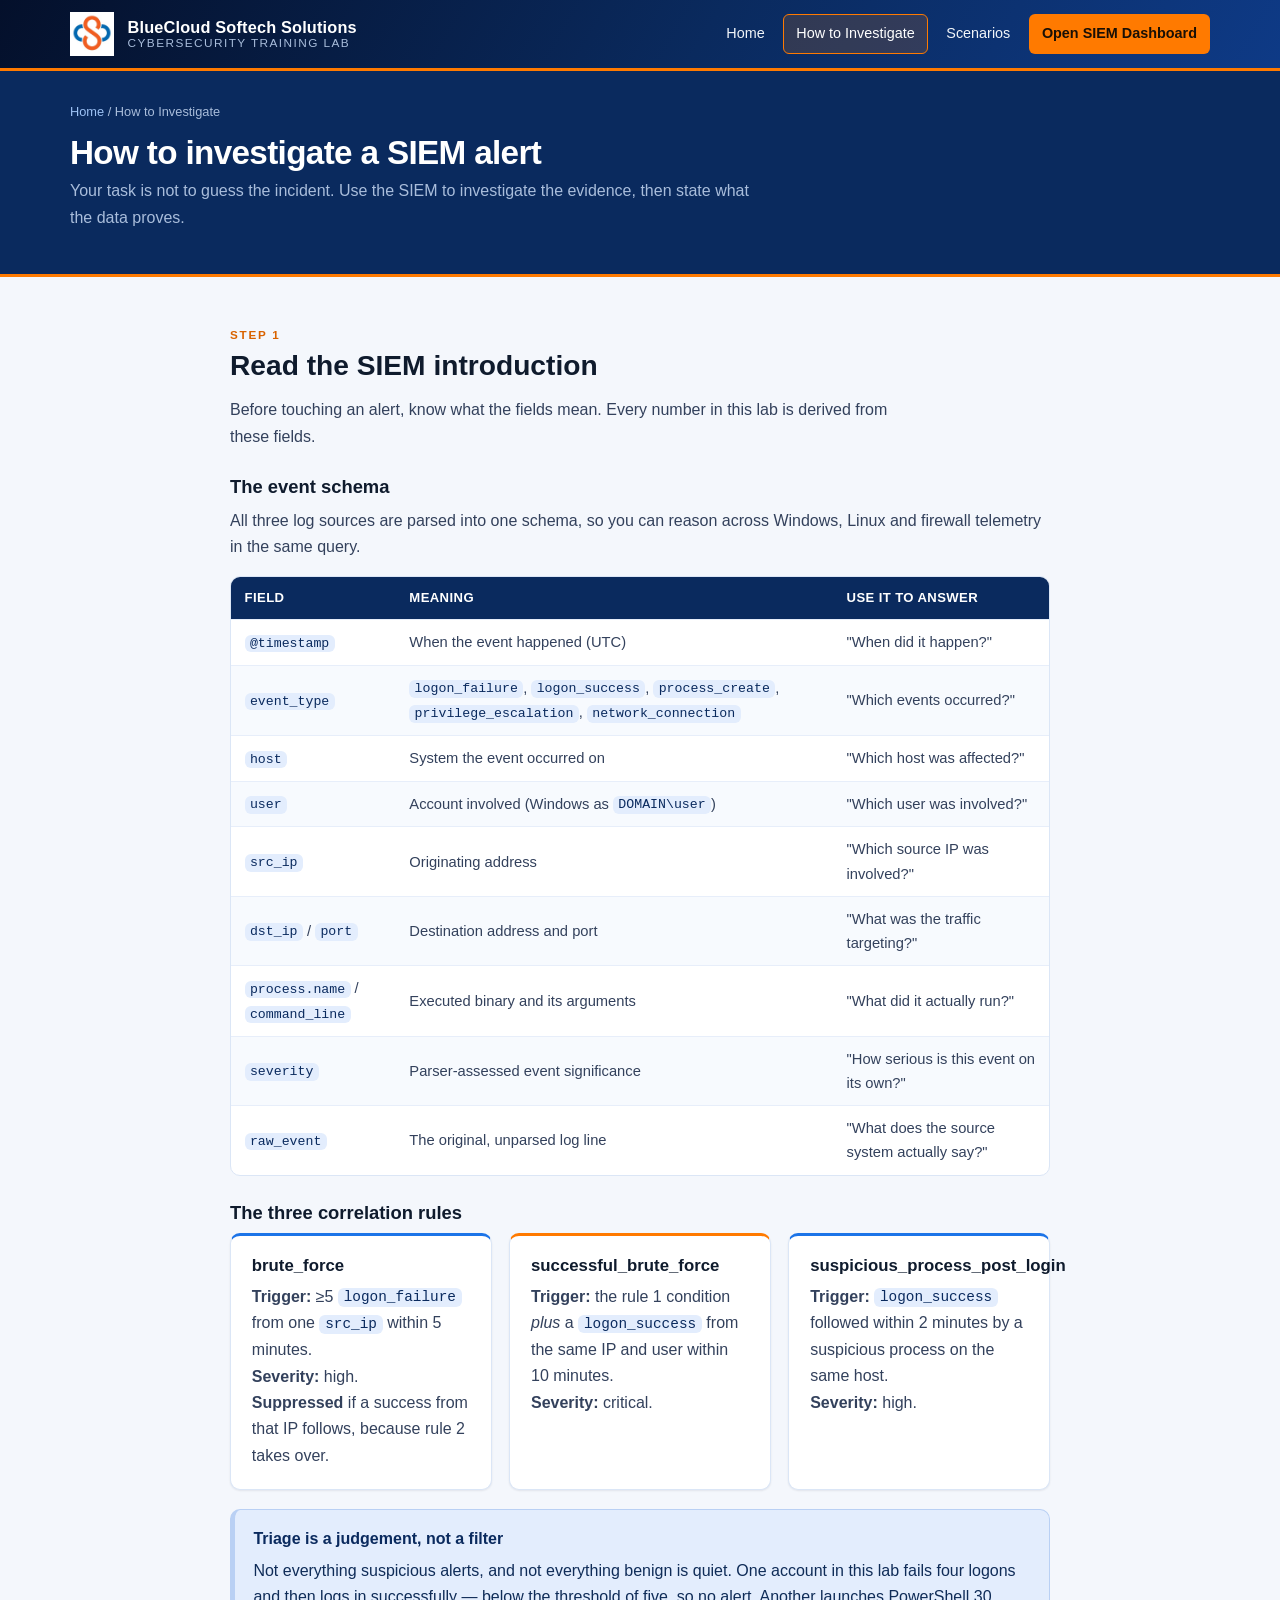
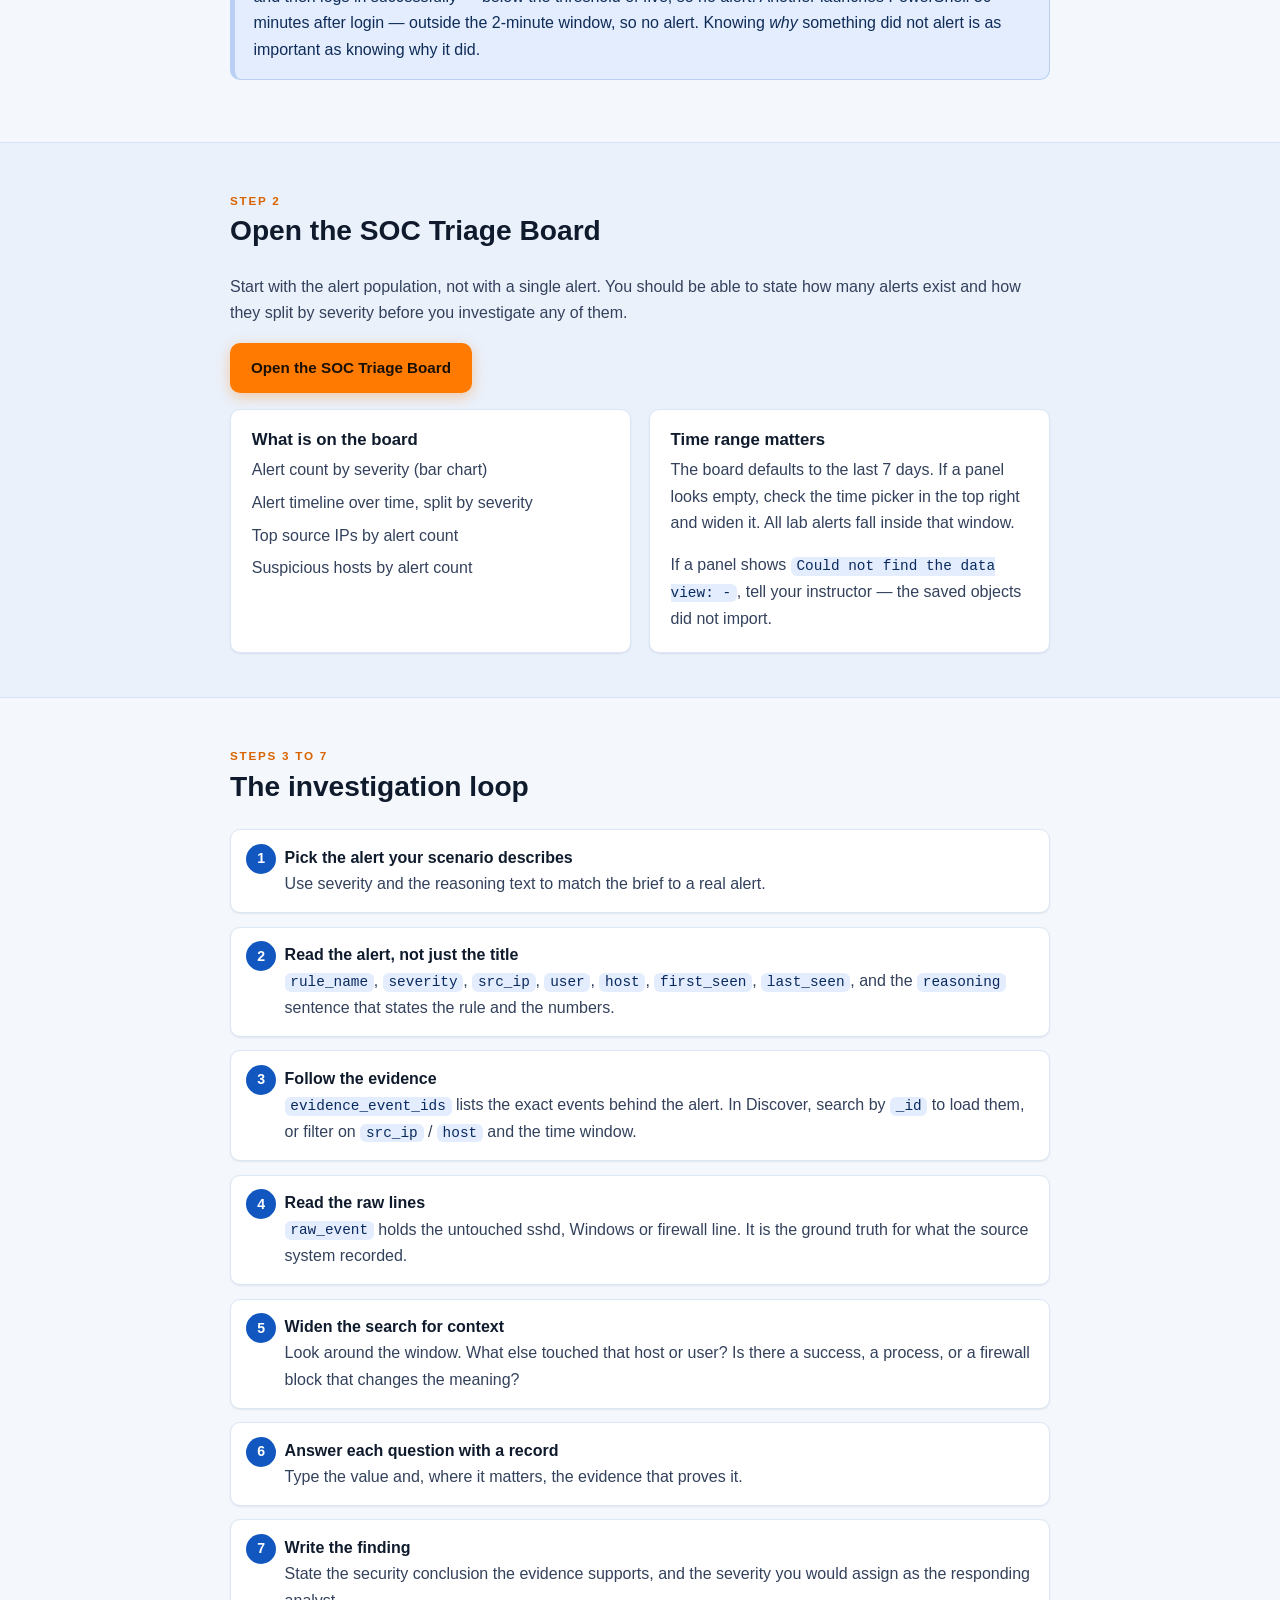
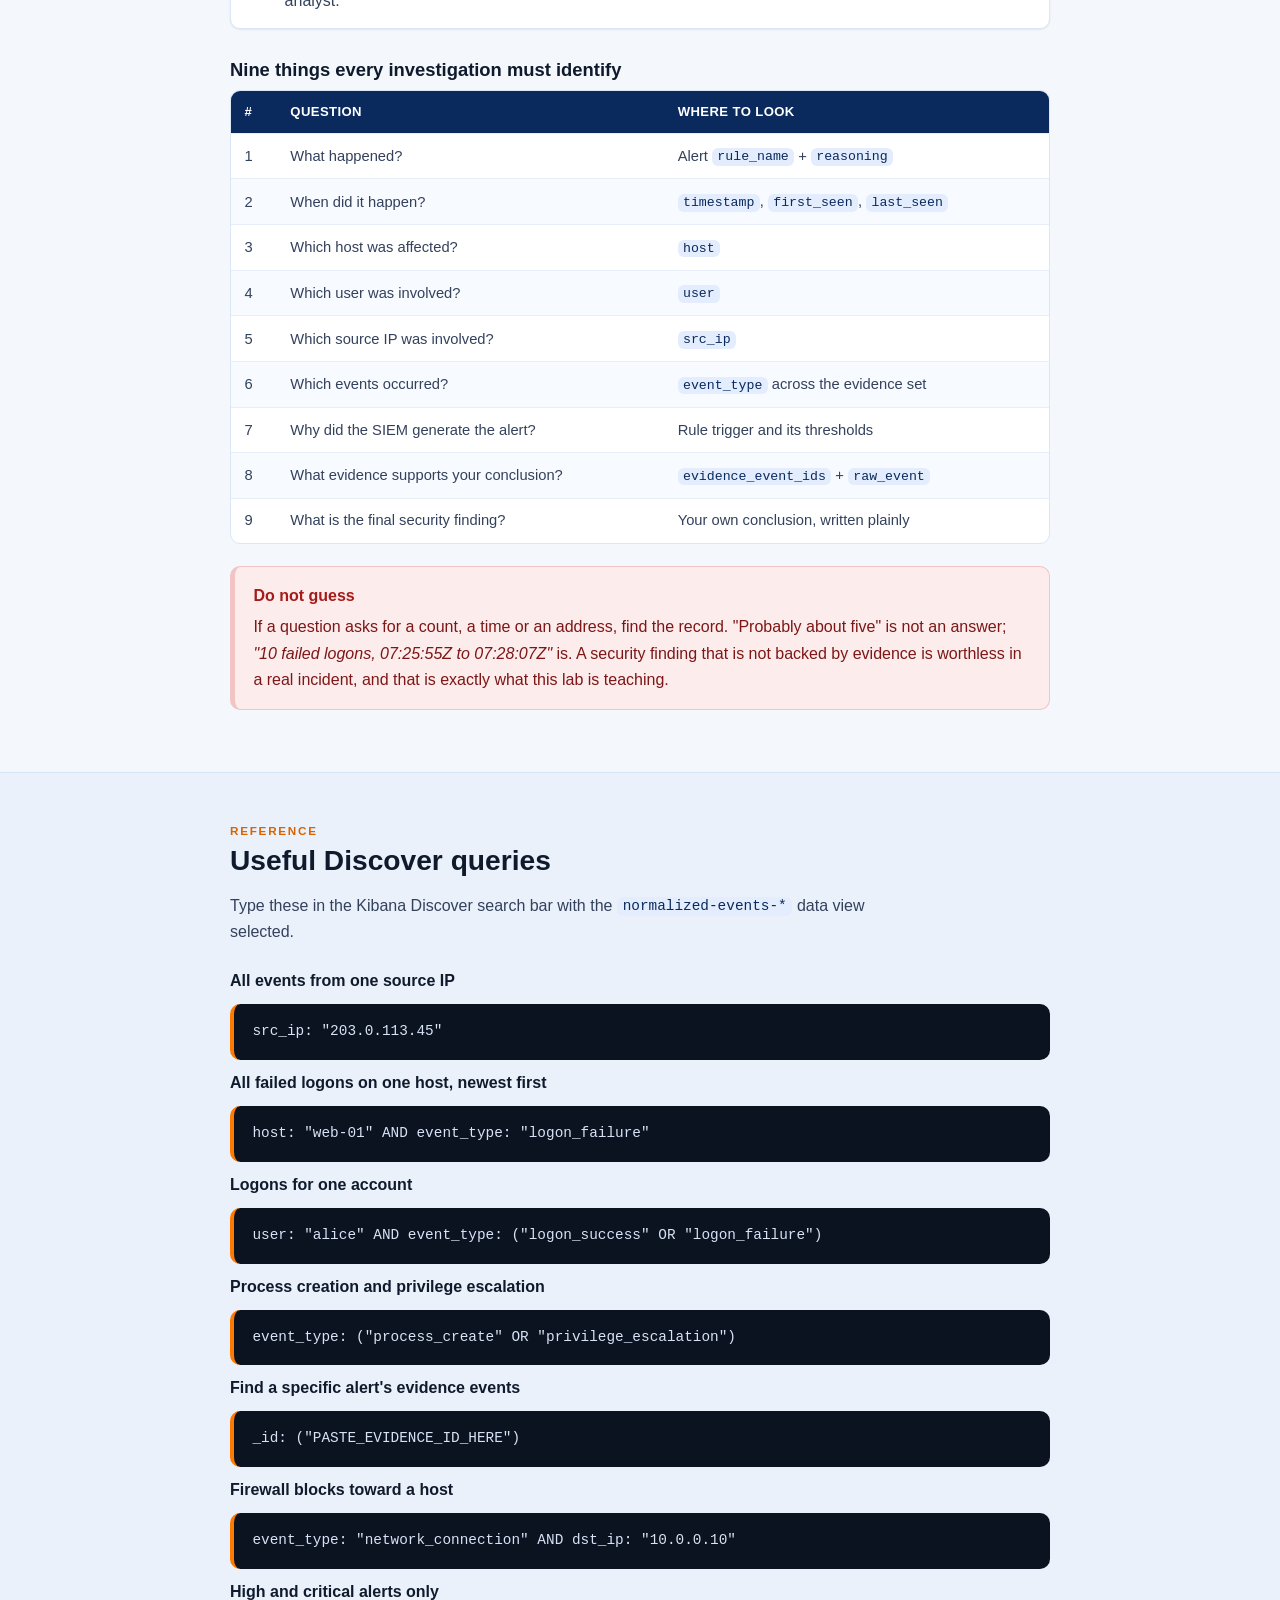
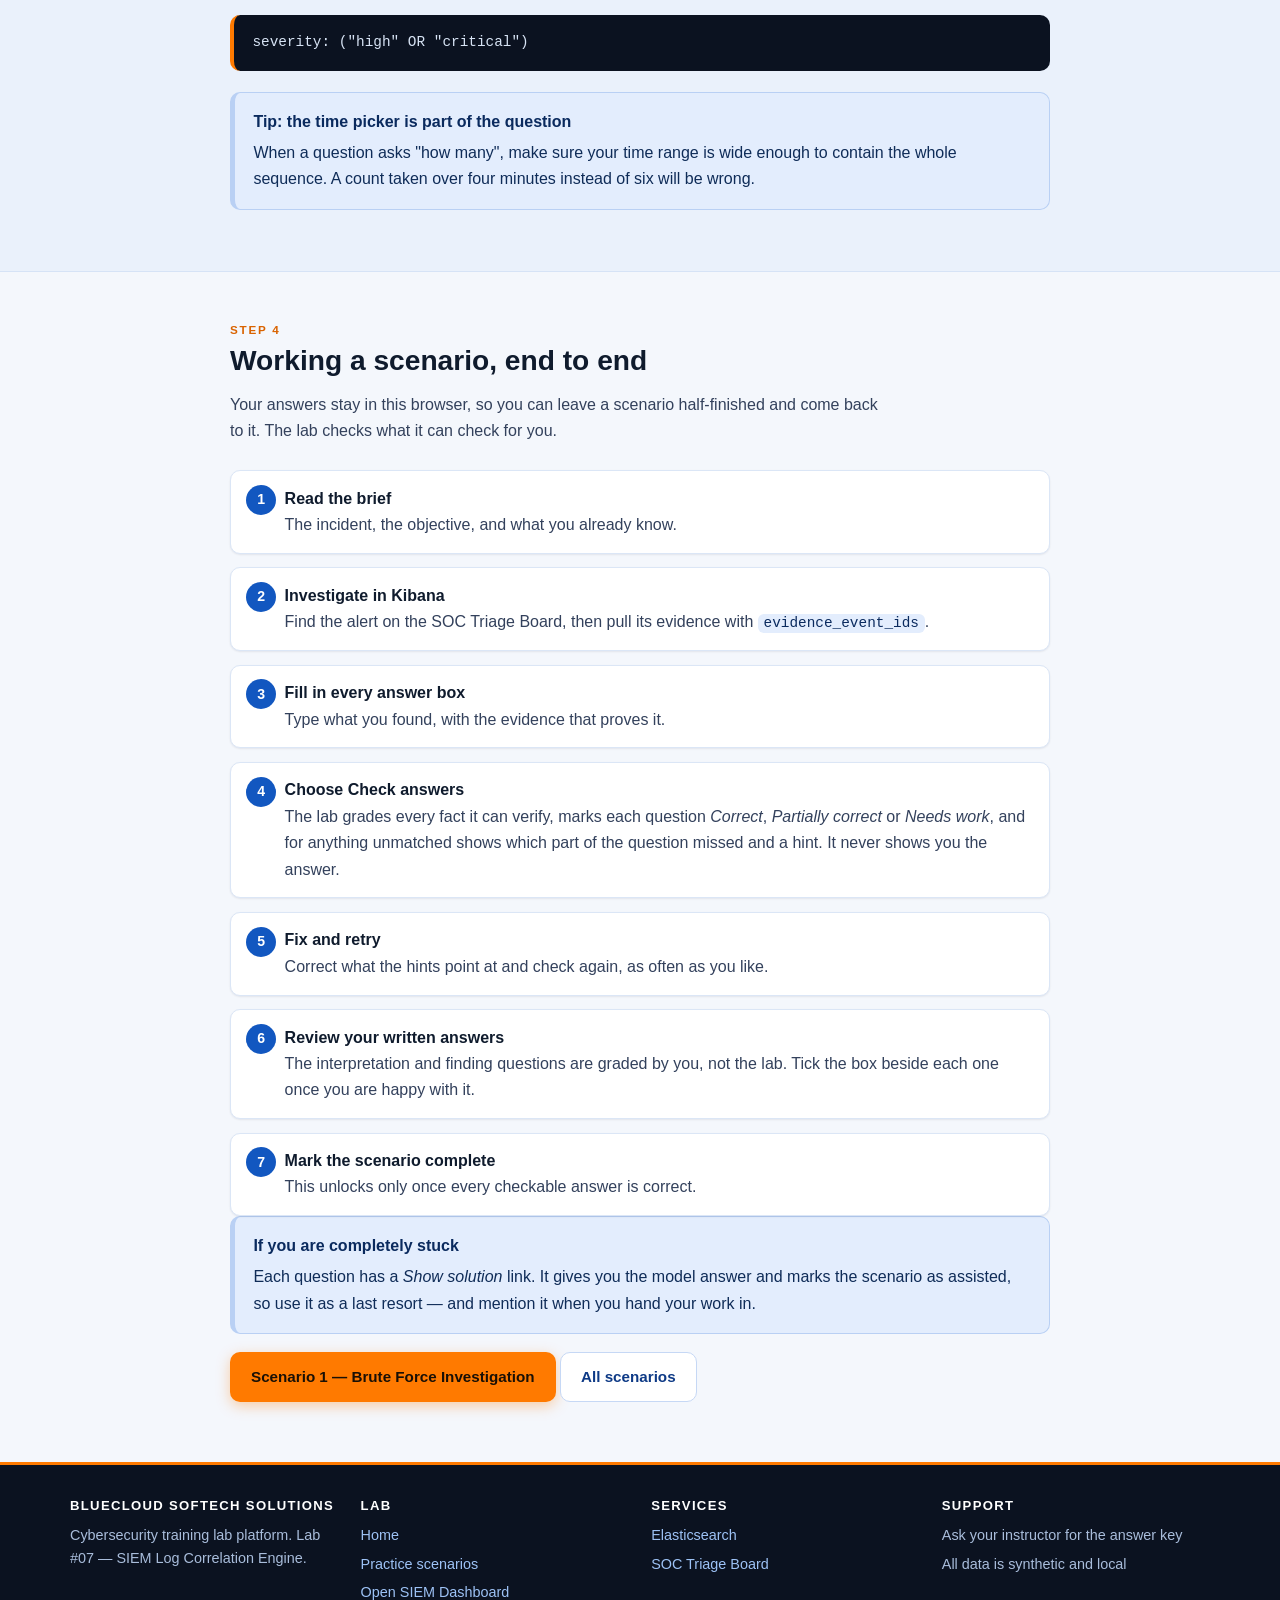
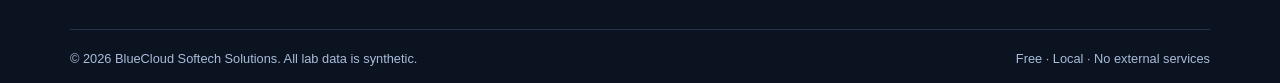
==== commit a387d4fb: "Add server-side student answer checking and fix training platform UX Student answer validation (new)" ====
--- a/training/instructions.html
+++ b/training/instructions.html
@@ -217,9 +217,33 @@
   <div class="wrap narrow">
     <div class="section-head">
       <span class="kicker">Step 4</span>
-      <h2>Ready to start?</h2>
-      <p>Open a scenario, work every question, then mark it complete. Your answers stay in this browser so you can come back to them.</p>
-    </div>
+      <h2>Working a scenario, end to end</h2>
+      <p>Your answers stay in this browser, so you can leave a scenario half-finished and come
+      back to it. The lab checks what it can check for you.</p>
+    </div>
+
+    <ol class="steps">
+      <li><strong>Read the brief</strong>The incident, the objective, and what you already know.</li>
+      <li><strong>Investigate in Kibana</strong>Find the alert on the SOC Triage Board, then pull
+      its evidence with <code>evidence_event_ids</code>.</li>
+      <li><strong>Fill in every answer box</strong>Type what you found, with the evidence that proves it.</li>
+      <li><strong>Choose Check answers</strong>The lab grades every fact it can verify, marks each
+      question <em>Correct</em>, <em>Partially correct</em> or <em>Needs work</em>, and for anything
+      unmatched shows which part of the question missed and a hint. It never shows you the answer.</li>
+      <li><strong>Fix and retry</strong>Correct what the hints point at and check again, as often as you like.</li>
+      <li><strong>Review your written answers</strong>The interpretation and finding questions are
+      graded by you, not the lab. Tick the box beside each one once you are happy with it.</li>
+      <li><strong>Mark the scenario complete</strong>This unlocks only once every checkable answer
+      is correct.</li>
+    </ol>
+
+    <div class="callout callout-info">
+      <span class="callout-title">If you are completely stuck</span>
+      <p>Each question has a <em>Show solution</em> link. It gives you the model answer and marks
+      the scenario as assisted, so use it as a last resort &mdash; and mention it when you hand your
+      work in.</p>
+    </div>
+
     <p>
       <a class="btn btn-primary" href="scenarios/scenario-1-brute-force.html">Scenario 1 &mdash; Brute Force Investigation</a>
       <a class="btn btn-outline" href="index.html#scenarios">All scenarios</a>
--- a/training/assets/css/bluecloud.css
+++ b/training/assets/css/bluecloud.css
@@ -422,10 +422,150 @@
 }
 .skip-link:focus { left: 0.5rem; top: 0.5rem; }
 
+/* ==========================================================================
+   Answer checking - added for the student answer-check workflow
+   ========================================================================== */
+
+/* Each question row gets a status rail so the result is visible while
+   scrolling, without having to read the feedback list. The rail is drawn with
+   an inset shadow rather than a border so it causes no layout shift - the row
+   padding has to stay as-is or it would collide with the "Q1" counter. */
+.qlist li[data-question-row] {
+  position: relative;
+  transition: box-shadow 0.15s ease;
+}
+.qlist li[data-question-row].is-correct { box-shadow: inset 4px 0 0 var(--ok-500); }
+.qlist li[data-question-row].is-partial { box-shadow: inset 4px 0 0 var(--warn-500); }
+.qlist li[data-question-row].is-incorrect { box-shadow: inset 4px 0 0 var(--crit-500); }
+.qlist li[data-question-row].is-selfreview { box-shadow: inset 4px 0 0 var(--bc-blue-500); }
+
+.answer-status {
+  display: inline-block;
+  margin-left: 0.5rem;
+  padding: 0.1rem 0.5rem;
+  border-radius: 999px;
+  font-size: 0.72rem;
+  font-weight: 700;
+  letter-spacing: 0.02em;
+  vertical-align: middle;
+  background: var(--bc-blue-100);
+  color: var(--bc-blue-800);
+}
+.is-correct .answer-status { background: #dcfce7; color: #14532d; }
+.is-partial .answer-status { background: #fef3c7; color: #78350f; }
+.is-incorrect .answer-status { background: #fee2e2; color: #7f1d1d; }
+.is-selfreview .answer-status { background: var(--bc-orange-100); color: var(--bc-orange-600); }
+
+.answer-feedback { list-style: none; margin: 0.55rem 0 0; padding: 0; display: grid; gap: 0.3rem; }
+.answer-feedback:empty { display: none; }
+.answer-feedback li {
+  display: grid;
+  grid-template-columns: 1.1rem 1fr;
+  gap: 0 0.45rem;
+  font-size: 0.86rem;
+  line-height: 1.45;
+  align-items: start;
+}
+.answer-feedback .fb-mark { font-weight: 800; line-height: 1.45; }
+.answer-feedback .fb-ok .fb-mark { color: var(--ok-500); }
+.answer-feedback .fb-no .fb-mark { color: var(--crit-500); }
+.answer-feedback .fb-self .fb-mark { color: var(--bc-blue-500); }
+.answer-feedback .fb-label { color: var(--text-body); }
+.answer-feedback .fb-hint {
+  grid-column: 2;
+  color: var(--text-muted);
+  font-style: italic;
+}
+.answer-feedback .fb-no .fb-label { font-weight: 600; }
+
+.self-review-check {
+  display: inline-flex;
+  align-items: center;
+  gap: 0.45rem;
+  margin-top: 0.5rem;
+  font-size: 0.84rem;
+  color: var(--text-body);
+}
+.self-review-check input { width: 1rem; height: 1rem; accent-color: var(--bc-blue-600); }
+
+.answer-solution {
+  margin-top: 0.7rem;
+  padding: 0.7rem 0.85rem;
+  border-radius: var(--radius-sm);
+  background: var(--bc-orange-100);
+  border: 1px solid #f3c79a;
+}
+.answer-solution .callout-title { color: var(--bc-orange-600); }
+.answer-solution p { margin: 0.25rem 0 0; font-size: 0.88rem; }
+
+.check-actions {
+  margin-top: 1.4rem;
+  display: flex;
+  gap: 0.6rem;
+  flex-wrap: wrap;
+  align-items: center;
+}
+.check-status { font-size: 0.8rem; color: var(--text-muted); margin-left: auto; }
+.check-score { font-weight: 600; color: var(--text-strong); }
+#check-result { margin-top: 1rem; }
+#check-result[hidden] { display: none; }
+
+.check-gate-note {
+  margin: 0.7rem 0 0;
+  font-size: 0.84rem;
+  color: var(--text-muted);
+}
+.check-gate-note[hidden] { display: none; }
+.check-gate-note strong { color: var(--text-body); }
+
+/* A disabled primary button must look disabled, not merely be unclickable. */
+.btn:disabled {
+  opacity: 0.55;
+  cursor: not-allowed;
+  filter: grayscale(0.35);
+}
+
+.reveal-btn {
+  border: none;
+  background: none;
+  padding: 0;
+  margin-top: 0.45rem;
+  font: inherit;
+  font-size: 0.82rem;
+  color: var(--bc-blue-600);
+  text-decoration: underline;
+  cursor: pointer;
+}
+.reveal-btn:hover { color: var(--bc-blue-800); }
+.reveal-btn:focus-visible { outline: none; box-shadow: var(--ring); border-radius: 3px; }
+.reveal-btn[hidden] { display: none; }
+
+/* Visually hidden but announced, for the check outcome. */
+.visually-hidden {
+  position: absolute;
+  width: 1px; height: 1px;
+  margin: -1px; padding: 0;
+  overflow: hidden;
+  clip: rect(0 0 0 0);
+  white-space: nowrap;
+  border: 0;
+}
+
 @media (max-width: 620px) {
   .site-header .wrap { min-height: auto; }
   .brand-sub { display: none; }
   .hero-actions .btn { width: 100%; justify-content: center; }
+  .check-status { margin-left: 0; width: 100%; }
+  .check-actions .btn { flex: 1 1 auto; justify-content: center; }
+}
+
+/* Tablet: the header nav collides with the brand well before the phone
+   breakpoint. Grids use auto-fit and collapse on their own, so they are left
+   alone here. */
+@media (max-width: 900px) {
+  .site-header .wrap { justify-content: center; text-align: center; }
+  .site-nav { justify-content: center; }
+  img.brand-mark { max-width: 150px; }
 }
 
 @media print {
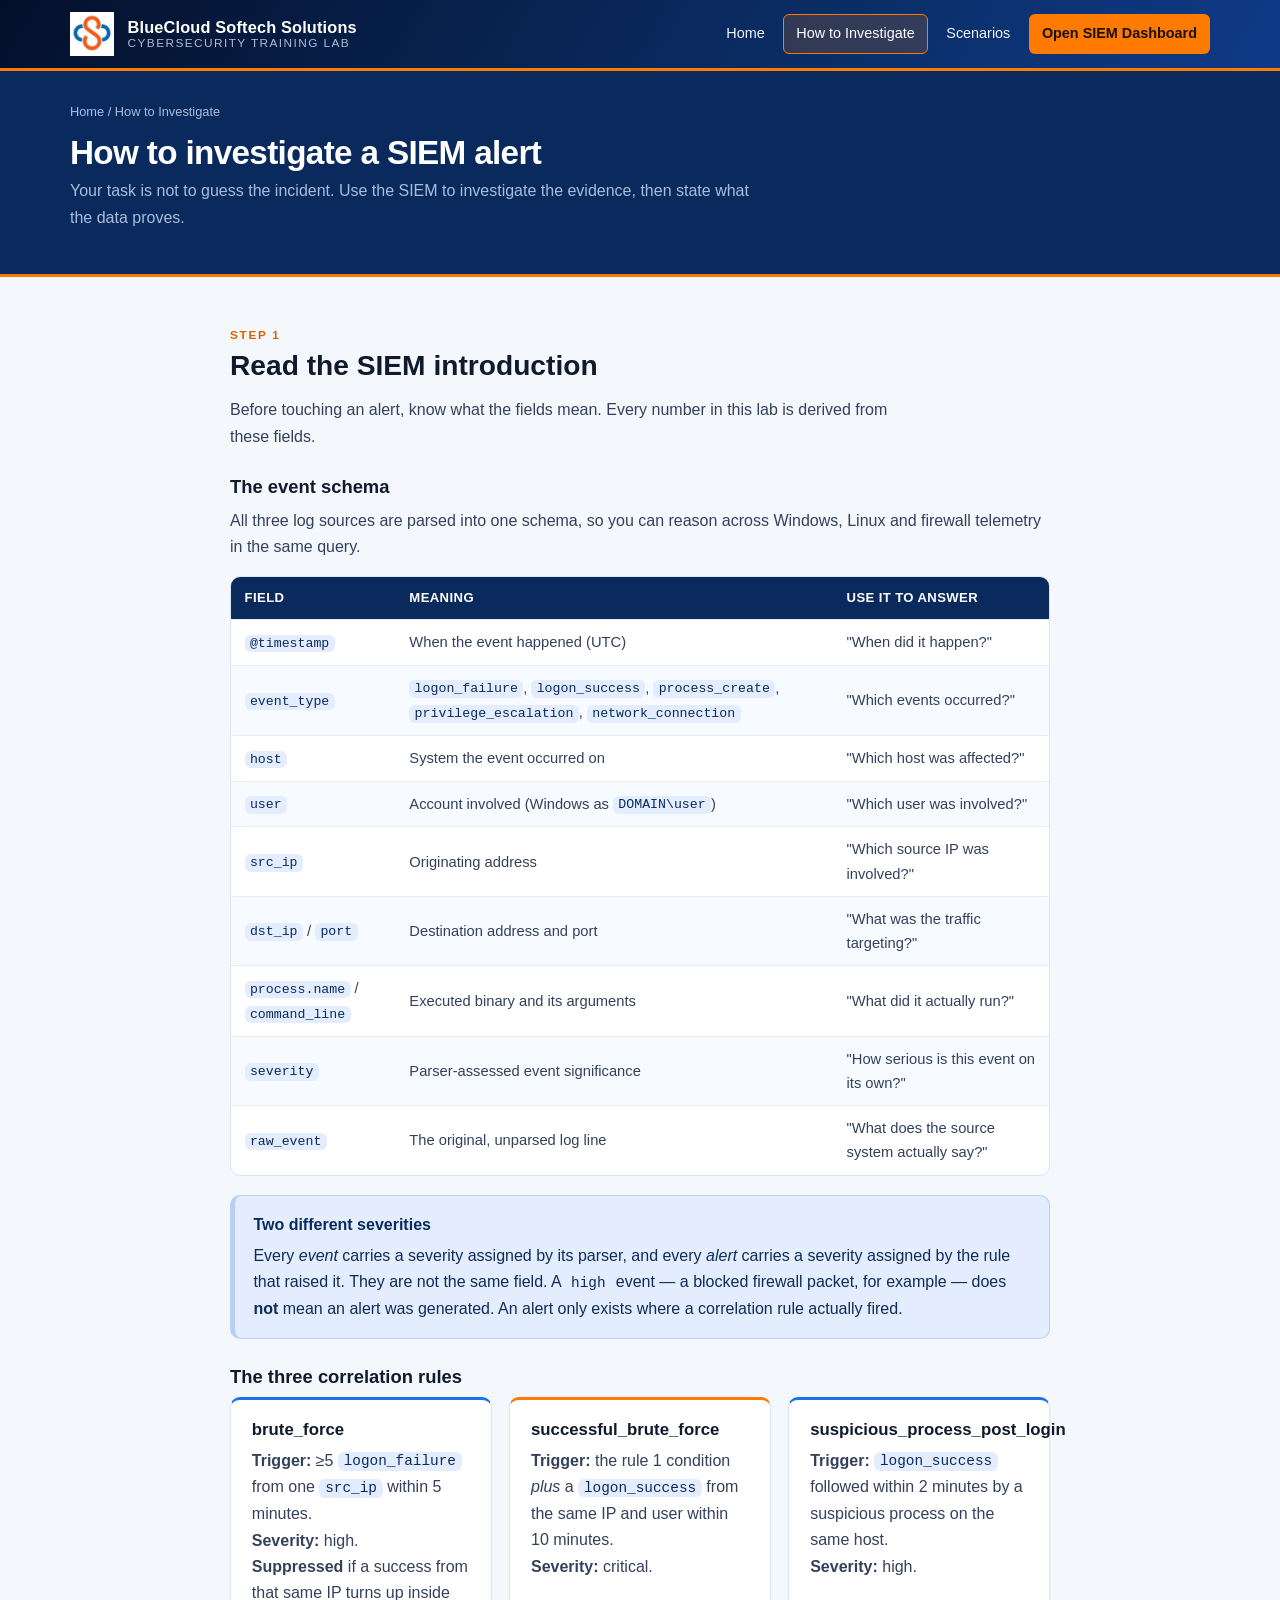
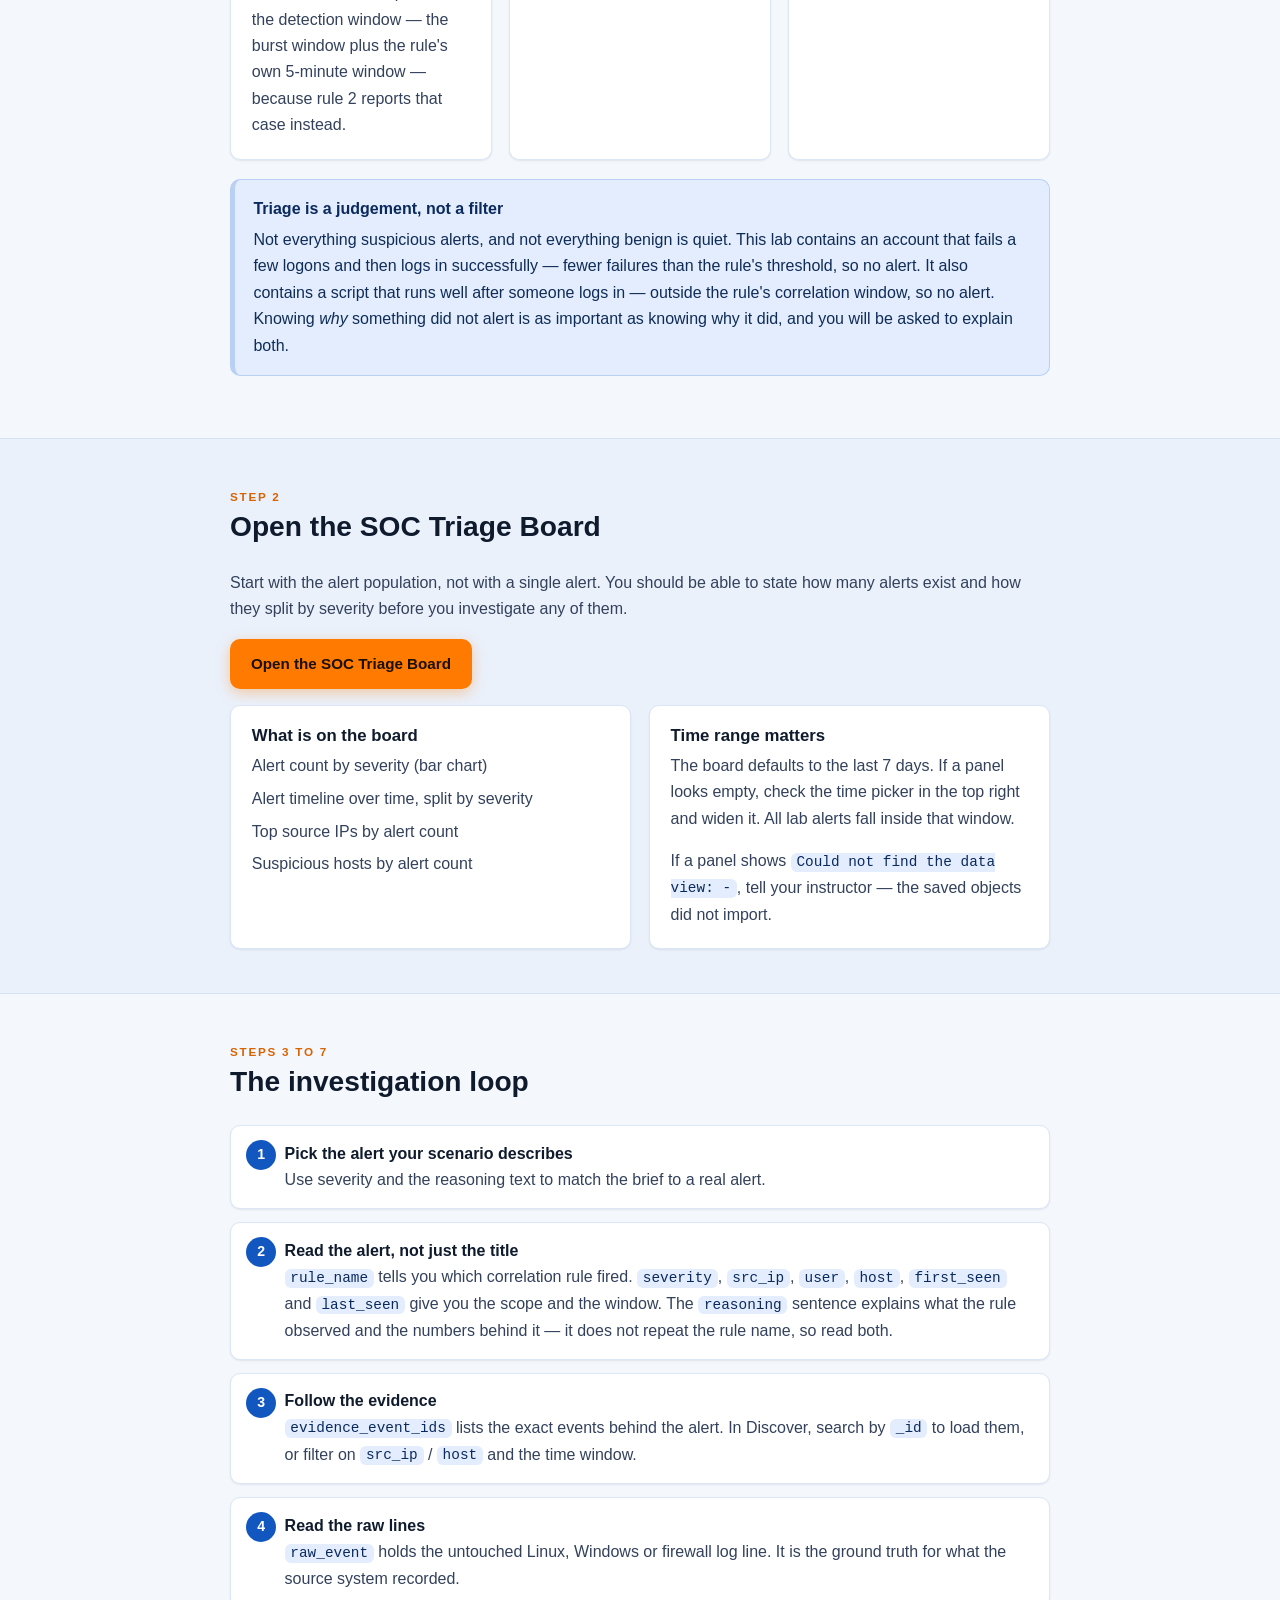
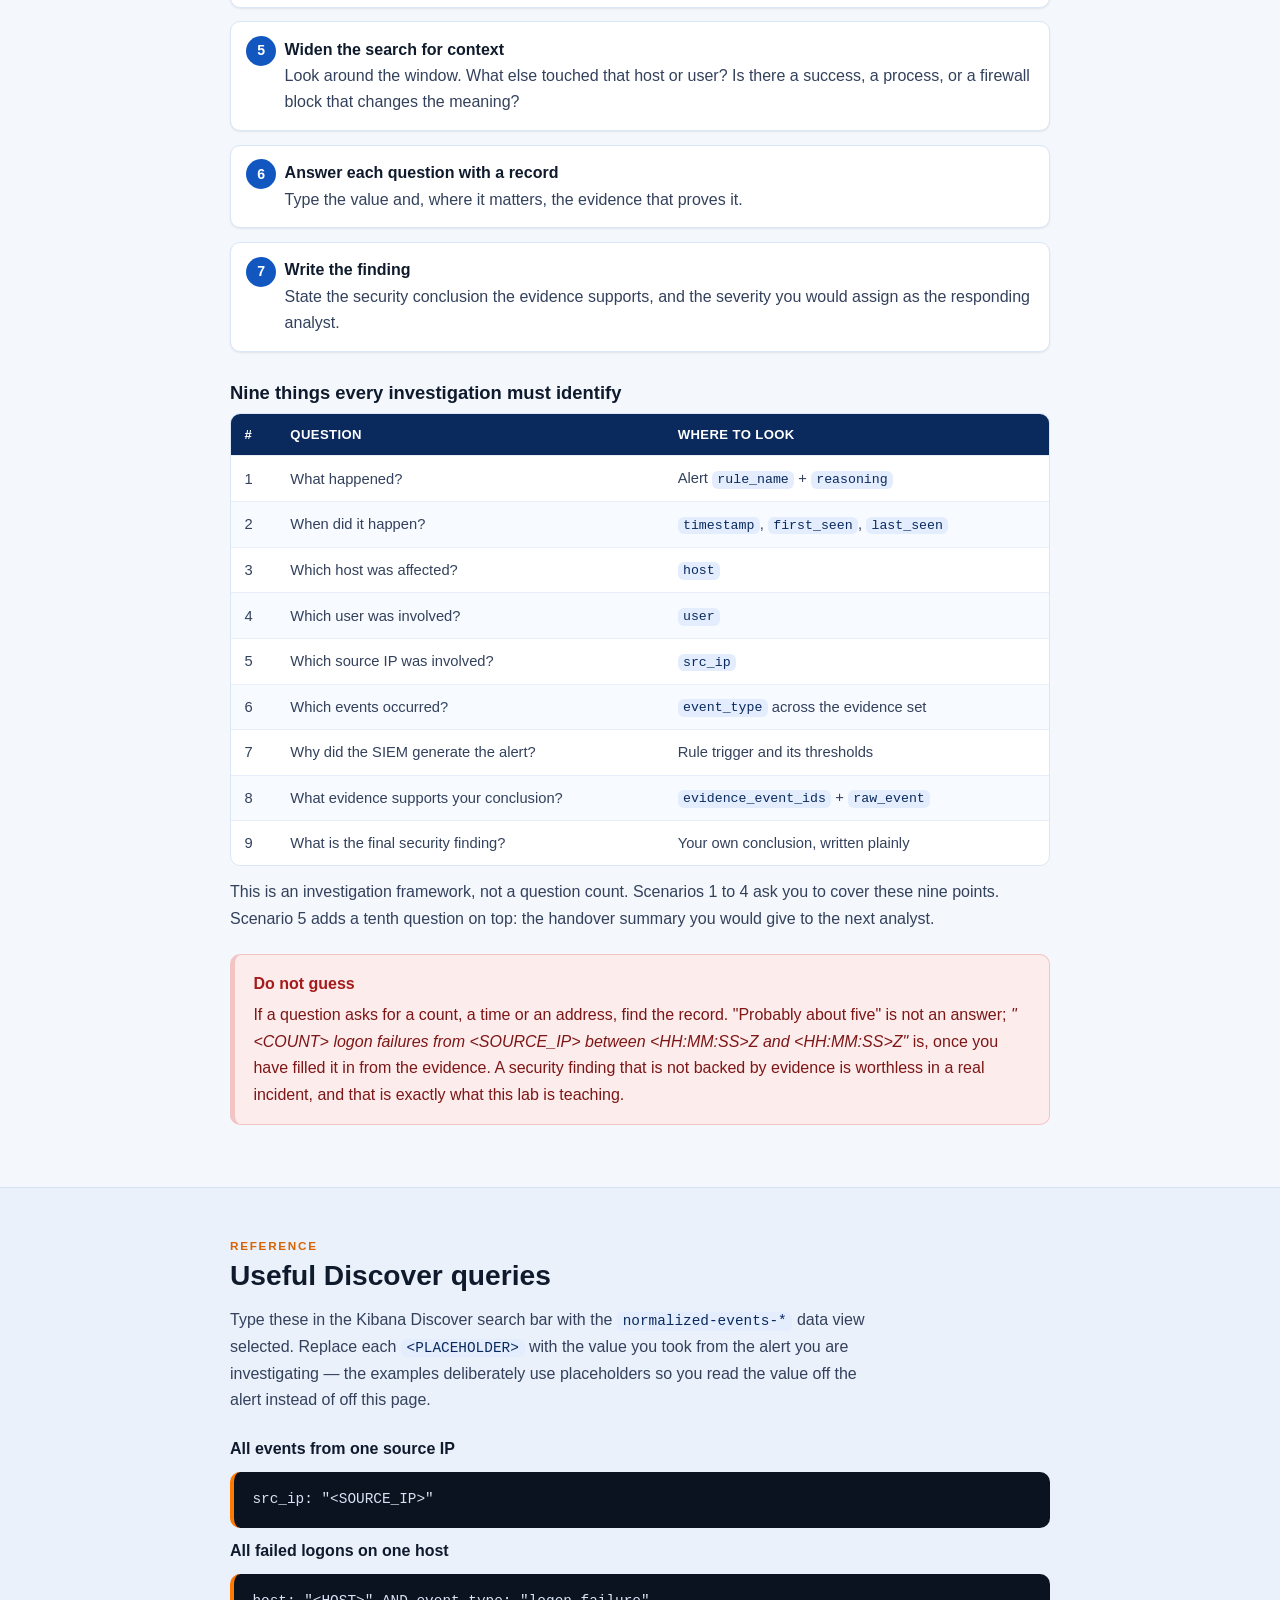
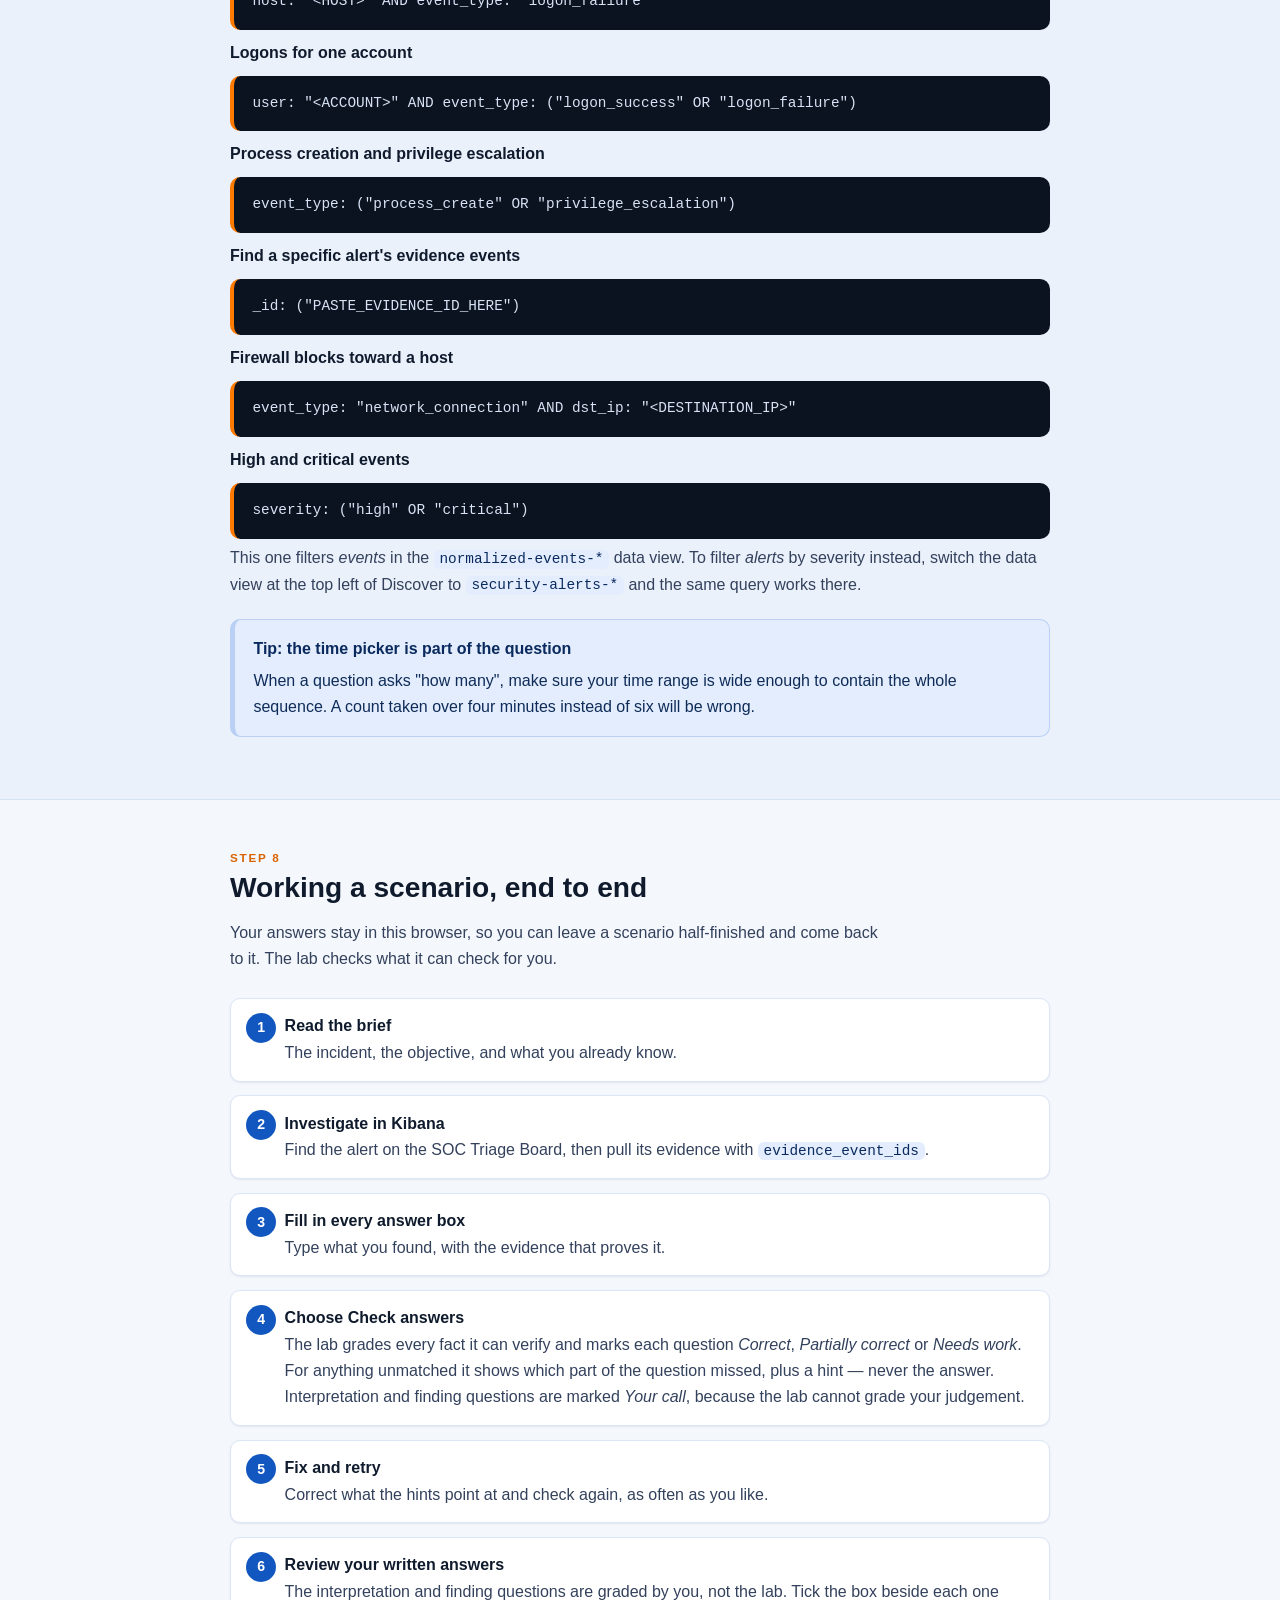
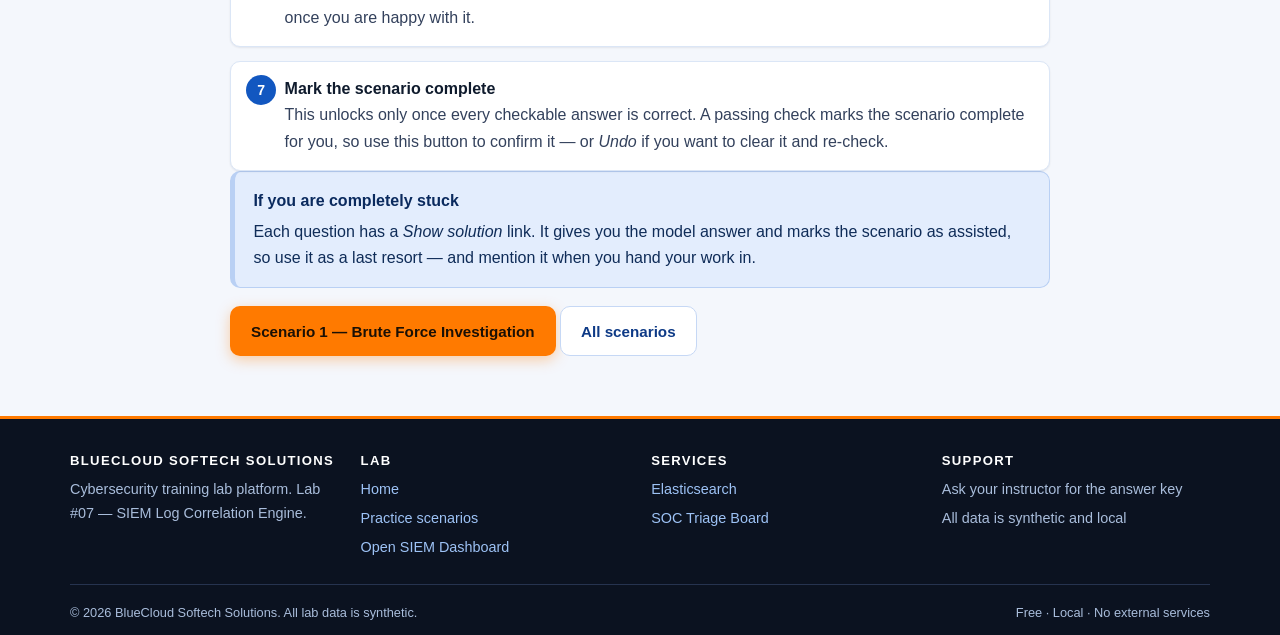
==== commit 67132cad: "Harden SIEM training platform and student validation" ====
--- a/training/instructions.html
+++ b/training/instructions.html
@@ -68,11 +68,22 @@
       </table>
     </div>
 
+    <div class="callout callout-info" style="margin-top:1.2rem">
+      <span class="callout-title">Two different severities</span>
+      <p class="mb0">
+        Every <em>event</em> carries a severity assigned by its parser, and every <em>alert</em>
+        carries a severity assigned by the rule that raised it. They are not the same field. A
+        <code>high</code> event &mdash; a blocked firewall packet, for example &mdash; does
+        <strong>not</strong> mean an alert was generated. An alert only exists where a
+        correlation rule actually fired.
+      </p>
+    </div>
+
     <h3 style="margin-top:1.6rem">The three correlation rules</h3>
     <div class="grid grid-3">
       <div class="card card-accent">
         <h3>brute_force</h3>
-        <p class="mb0"><strong>Trigger:</strong> &ge;5 <code>logon_failure</code> from one <code>src_ip</code> within 5 minutes.<br><strong>Severity:</strong> high.<br><strong>Suppressed</strong> if a success from that IP follows, because rule 2 takes over.</p>
+        <p class="mb0"><strong>Trigger:</strong> &ge;5 <code>logon_failure</code> from one <code>src_ip</code> within 5 minutes.<br><strong>Severity:</strong> high.<br><strong>Suppressed</strong> if a success from that same IP turns up inside the detection window &mdash; the burst window plus the rule's own 5-minute window &mdash; because rule 2 reports that case instead.</p>
       </div>
       <div class="card card-accent-orange">
         <h3>successful_brute_force</h3>
@@ -87,11 +98,12 @@
     <div class="callout callout-info" style="margin-top:1.2rem">
       <span class="callout-title">Triage is a judgement, not a filter</span>
       <p class="mb0">
-        Not everything suspicious alerts, and not everything benign is quiet. One account in this
-        lab fails four logons and then logs in successfully &mdash; below the threshold of five, so
-        no alert. Another launches PowerShell 30 minutes after login &mdash; outside the 2-minute
-        window, so no alert. Knowing <em>why</em> something did not alert is as important as
-        knowing why it did.
+        Not everything suspicious alerts, and not everything benign is quiet. This lab contains
+        an account that fails a few logons and then logs in successfully &mdash; fewer failures
+        than the rule's threshold, so no alert. It also contains a script that runs well after
+        someone logs in &mdash; outside the rule's correlation window, so no alert. Knowing
+        <em>why</em> something did not alert is as important as knowing why it did, and you will
+        be asked to explain both.
       </p>
     </div>
   </div>
@@ -136,9 +148,13 @@
     </div>
     <ol class="steps">
       <li><strong>Pick the alert your scenario describes</strong>Use severity and the reasoning text to match the brief to a real alert.</li>
-      <li><strong>Read the alert, not just the title</strong><code>rule_name</code>, <code>severity</code>, <code>src_ip</code>, <code>user</code>, <code>host</code>, <code>first_seen</code>, <code>last_seen</code>, and the <code>reasoning</code> sentence that states the rule and the numbers.</li>
+      <li><strong>Read the alert, not just the title</strong><code>rule_name</code> tells you which
+        correlation rule fired. <code>severity</code>, <code>src_ip</code>, <code>user</code>,
+        <code>host</code>, <code>first_seen</code> and <code>last_seen</code> give you the scope
+        and the window. The <code>reasoning</code> sentence explains what the rule observed and
+        the numbers behind it &mdash; it does not repeat the rule name, so read both.</li>
       <li><strong>Follow the evidence</strong><code>evidence_event_ids</code> lists the exact events behind the alert. In Discover, search by <code>_id</code> to load them, or filter on <code>src_ip</code> / <code>host</code> and the time window.</li>
-      <li><strong>Read the raw lines</strong><code>raw_event</code> holds the untouched sshd, Windows or firewall line. It is the ground truth for what the source system recorded.</li>
+      <li><strong>Read the raw lines</strong><code>raw_event</code> holds the untouched Linux, Windows or firewall log line. It is the ground truth for what the source system recorded.</li>
       <li><strong>Widen the search for context</strong>Look around the window. What else touched that host or user? Is there a success, a process, or a firewall block that changes the meaning?</li>
       <li><strong>Answer each question with a record</strong>Type the value and, where it matters, the evidence that proves it.</li>
       <li><strong>Write the finding</strong>State the security conclusion the evidence supports, and the severity you would assign as the responding analyst.</li>
@@ -161,14 +177,18 @@
         </tbody>
       </table>
     </div>
+    <p style="margin-top:0.8rem">This is an investigation framework, not a question count. Scenarios
+    1 to 4 ask you to cover these nine points. Scenario 5 adds a tenth question on top: the handover
+    summary you would give to the next analyst.</p>
 
     <div class="callout callout-crit" style="margin-top:1.4rem">
       <span class="callout-title">Do not guess</span>
       <p class="mb0">
         If a question asks for a count, a time or an address, find the record. "Probably about
-        five" is not an answer; <em>"10 failed logons, 07:25:55Z to 07:28:07Z"</em> is. A
-        security finding that is not backed by evidence is worthless in a real incident, and
-        that is exactly what this lab is teaching.
+        five" is not an answer; <em>"&lt;COUNT&gt; logon failures from &lt;SOURCE_IP&gt; between
+        &lt;HH:MM:SS&gt;Z and &lt;HH:MM:SS&gt;Z"</em> is, once you have filled it in from the
+        evidence. A security finding that is not backed by evidence is worthless in a real
+        incident, and that is exactly what this lab is teaching.
       </p>
     </div>
   </div>
@@ -180,17 +200,20 @@
     <div class="section-head">
       <span class="kicker">Reference</span>
       <h2>Useful Discover queries</h2>
-      <p>Type these in the Kibana Discover search bar with the <code>normalized-events-*</code> data view selected.</p>
+      <p>Type these in the Kibana Discover search bar with the <code>normalized-events-*</code> data
+    view selected. Replace each <code>&lt;PLACEHOLDER&gt;</code> with the value you took from the
+    alert you are investigating &mdash; the examples deliberately use placeholders so you read the
+    value off the alert instead of off this page.</p>
     </div>
 
     <h4>All events from one source IP</h4>
-    <pre><code>src_ip: "203.0.113.45"</code></pre>
-
-    <h4>All failed logons on one host, newest first</h4>
-    <pre><code>host: "web-01" AND event_type: "logon_failure"</code></pre>
+    <pre><code>src_ip: "&lt;SOURCE_IP&gt;"</code></pre>
+
+    <h4>All failed logons on one host</h4>
+    <pre><code>host: "&lt;HOST&gt;" AND event_type: "logon_failure"</code></pre>
 
     <h4>Logons for one account</h4>
-    <pre><code>user: "alice" AND event_type: ("logon_success" OR "logon_failure")</code></pre>
+    <pre><code>user: "&lt;ACCOUNT&gt;" AND event_type: ("logon_success" OR "logon_failure")</code></pre>
 
     <h4>Process creation and privilege escalation</h4>
     <pre><code>event_type: ("process_create" OR "privilege_escalation")</code></pre>
@@ -199,10 +222,14 @@
     <pre><code>_id: ("PASTE_EVIDENCE_ID_HERE")</code></pre>
 
     <h4>Firewall blocks toward a host</h4>
-    <pre><code>event_type: "network_connection" AND dst_ip: "10.0.0.10"</code></pre>
-
-    <h4>High and critical alerts only</h4>
+    <pre><code>event_type: "network_connection" AND dst_ip: "&lt;DESTINATION_IP&gt;"</code></pre>
+
+    <h4>High and critical events</h4>
     <pre><code>severity: ("high" OR "critical")</code></pre>
+    <p style="margin-top:-0.4rem">This one filters <em>events</em> in the
+    <code>normalized-events-*</code> data view. To filter <em>alerts</em> by severity instead,
+    switch the data view at the top left of Discover to <code>security-alerts-*</code> and the
+    same query works there.</p>
 
     <div class="callout callout-info" style="margin-top:1.3rem">
       <span class="callout-title">Tip: the time picker is part of the question</span>
@@ -216,7 +243,7 @@
 <section class="section">
   <div class="wrap narrow">
     <div class="section-head">
-      <span class="kicker">Step 4</span>
+      <span class="kicker">Step 8</span>
       <h2>Working a scenario, end to end</h2>
       <p>Your answers stay in this browser, so you can leave a scenario half-finished and come
       back to it. The lab checks what it can check for you.</p>
@@ -227,14 +254,17 @@
       <li><strong>Investigate in Kibana</strong>Find the alert on the SOC Triage Board, then pull
       its evidence with <code>evidence_event_ids</code>.</li>
       <li><strong>Fill in every answer box</strong>Type what you found, with the evidence that proves it.</li>
-      <li><strong>Choose Check answers</strong>The lab grades every fact it can verify, marks each
-      question <em>Correct</em>, <em>Partially correct</em> or <em>Needs work</em>, and for anything
-      unmatched shows which part of the question missed and a hint. It never shows you the answer.</li>
+      <li><strong>Choose Check answers</strong>The lab grades every fact it can verify and marks
+      each question <em>Correct</em>, <em>Partially correct</em> or <em>Needs work</em>. For anything
+      unmatched it shows which part of the question missed, plus a hint &mdash; never the answer.
+      Interpretation and finding questions are marked <em>Your call</em>, because the lab cannot
+      grade your judgement.</li>
       <li><strong>Fix and retry</strong>Correct what the hints point at and check again, as often as you like.</li>
       <li><strong>Review your written answers</strong>The interpretation and finding questions are
       graded by you, not the lab. Tick the box beside each one once you are happy with it.</li>
       <li><strong>Mark the scenario complete</strong>This unlocks only once every checkable answer
-      is correct.</li>
+      is correct. A passing check marks the scenario complete for you, so use this button to
+      confirm it &mdash; or <em>Undo</em> if you want to clear it and re-check.</li>
     </ol>
 
     <div class="callout callout-info">
--- a/training/assets/css/bluecloud.css
+++ b/training/assets/css/bluecloud.css
@@ -225,6 +225,18 @@
 .chip-warn { background: #fef3e2; color: #a35a06; border-color: #f7d9ac; }
 .chip-crit { background: #fdeaea; color: #a51b1b; border-color: #f6c6c6; }
 
+/* Narrow exception to the nowrap above, and only for the stack health chip. When
+   Elasticsearch is down the chip has to carry a whole instruction - "Elasticsearch
+   not reachable - start it with: docker compose up -d" - which is far wider than a
+   phone viewport, and a nowrap flex item cannot shrink, so it pushed the page into
+   horizontal scrolling. A short healthy value such as "Elasticsearch green" is
+   unaffected: it never needed to wrap. Every other chip keeps nowrap. */
+[data-es-status] {
+  white-space: normal;
+  max-width: 100%;
+  text-align: left;
+}
+
 /* ------------------------------------------------------------------ card */
 .section { padding: 2.75rem 0; }
 .section-alt { background: #eaf1fb; border-top: 1px solid #d6e3f6; border-bottom: 1px solid #d6e3f6; }
@@ -302,15 +314,35 @@
 .section-dark .callout .callout-title { color: #fff; }
 
 /* ------------------------------------------------------------- scenarios */
-.scenario-card { display: flex; flex-direction: column; gap: 0.55rem; }
+/* Card action areas must survive two independent constraints:
+     vertical - cards in a grid row are equal height, so the action area has to
+                rest on the card's bottom edge regardless of description length;
+     horizontal - the rule chip and the "Start Investigation" button cannot share
+                one row. At 4 columns the card content is ~240px, while the worst
+                chip ("Rule: suspicious_process_post_login", which is nowrap)
+                plus a btn-sm button needs ~418px. On one row the chip therefore
+                either refuses to shrink or, once shrunk, overflows its own box
+                and gets painted over by the button.
+   So .foot is a column: the chip takes a full-width line of its own and may
+   wrap inside max-width:100%, and the primary action sits beneath it, aligned
+   to the right edge as before. .foot is still the last flex child, so
+   margin-top:auto keeps it pinned to the card bottom. No fixed heights are
+   used, so a longer description or rule name simply makes the card taller. */
+.scenario-card { display: flex; flex-direction: column; gap: 0.55rem; height: 100%; }
 .scenario-card .num {
   font-family: var(--mono); font-size: 0.78rem; font-weight: 700;
   color: var(--bc-orange-600); letter-spacing: 0.1em; text-transform: uppercase;
 }
 .scenario-card h3 { margin: 0; }
-.scenario-card .desc { color: var(--text-muted); font-size: 0.93rem; flex: 1 1 auto; }
-.scenario-card .foot { display: flex; align-items: center; justify-content: space-between; gap: 0.6rem; margin-top: 0.35rem; }
-.scenario-card .foot .btn { flex: 0 0 auto; }
+.scenario-card .desc { color: var(--text-muted); font-size: 0.93rem; }
+.scenario-card .foot {
+  display: flex; flex-direction: column; align-items: stretch;
+  gap: 0.5rem; margin-top: auto; padding-top: 0.35rem;
+}
+.scenario-card .foot .chip {
+  align-self: flex-start; max-width: 100%; white-space: normal;
+}
+.scenario-card .foot .btn { align-self: flex-end; flex: 0 0 auto; }
 
 .diff { font-size: 0.72rem; padding: 0.16rem 0.5rem; border-radius: 999px; font-weight: 700; letter-spacing: 0.05em; text-transform: uppercase; }
 .diff-easy { background: #e6f6ec; color: #14683a; }
@@ -539,6 +571,9 @@
 .reveal-btn:hover { color: var(--bc-blue-800); }
 .reveal-btn:focus-visible { outline: none; box-shadow: var(--ring); border-radius: 3px; }
 .reveal-btn[hidden] { display: none; }
+/* A pending request must read as pending, not as a live link. The reveal button
+   is not a .btn, so it does not inherit .btn:disabled. */
+.reveal-btn:disabled { color: var(--text-muted); cursor: progress; text-decoration: none; }
 
 /* Visually hidden but announced, for the check outcome. */
 .visually-hidden {
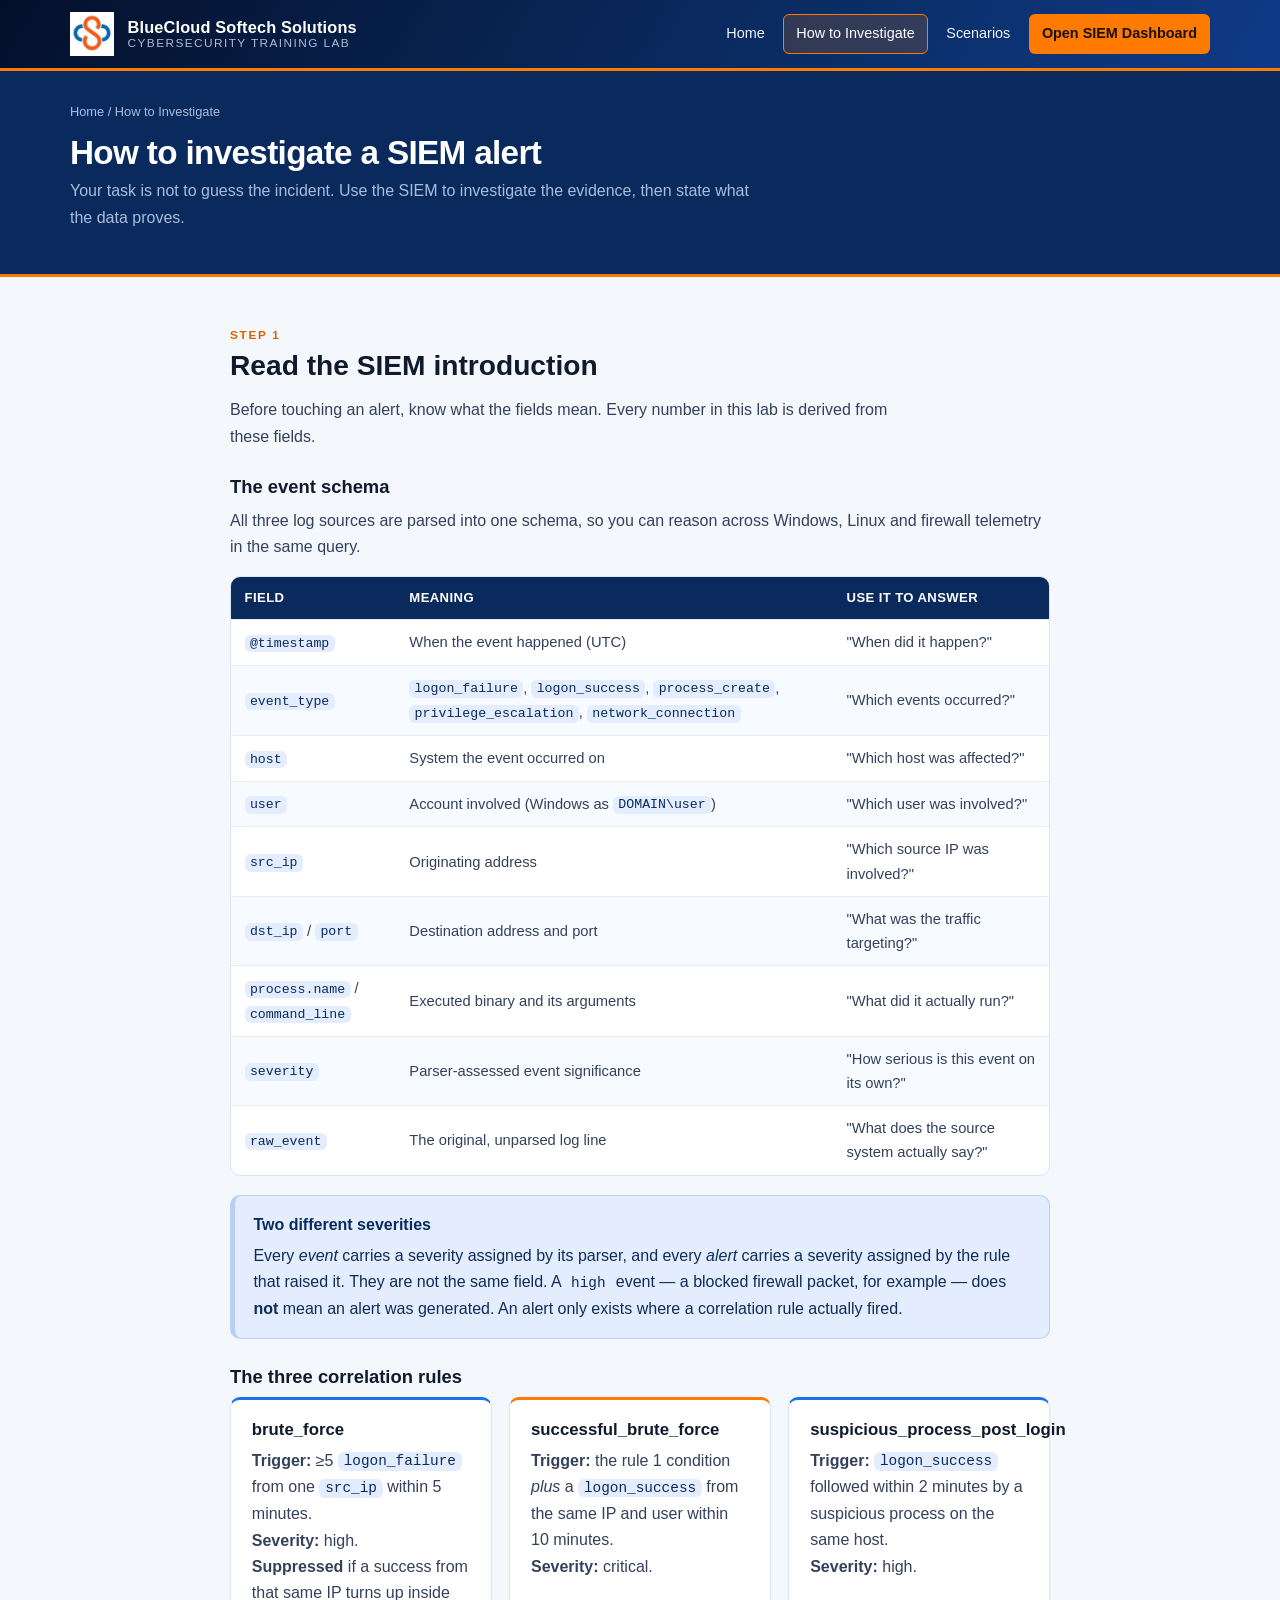
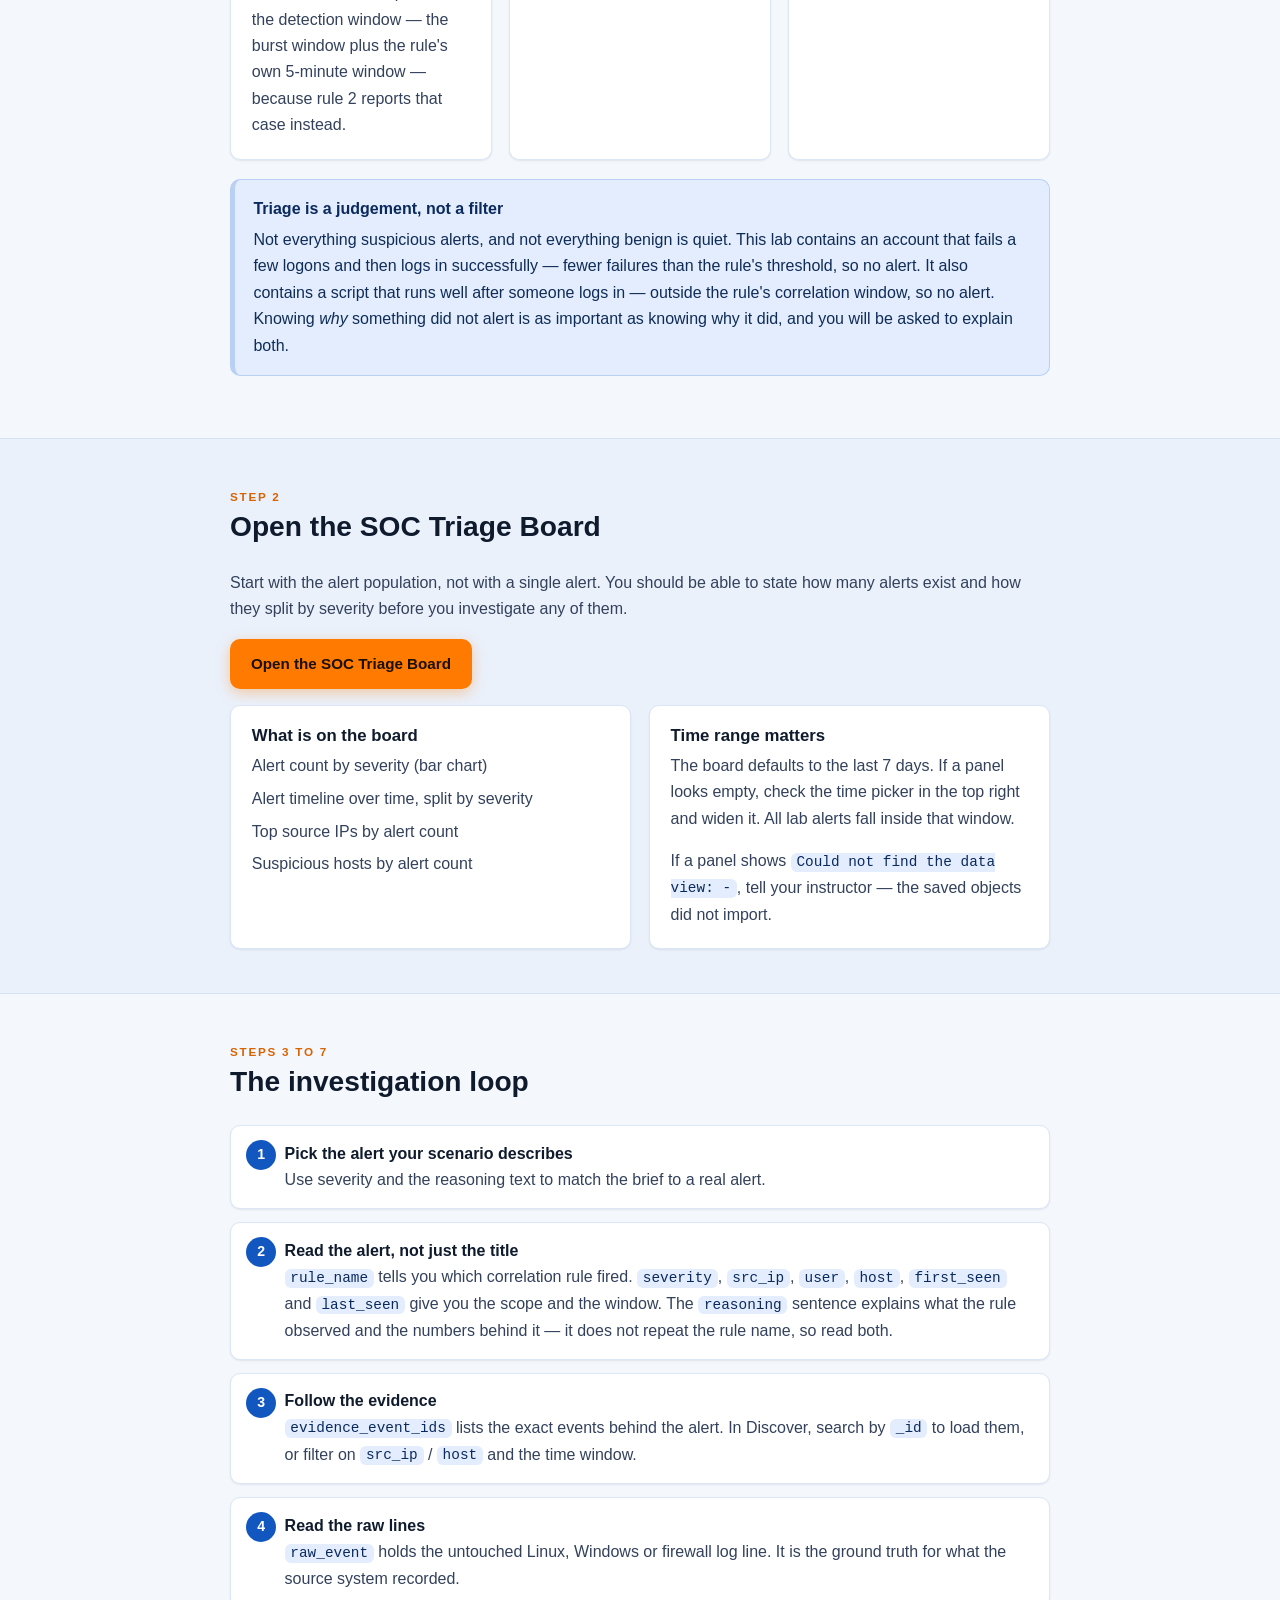
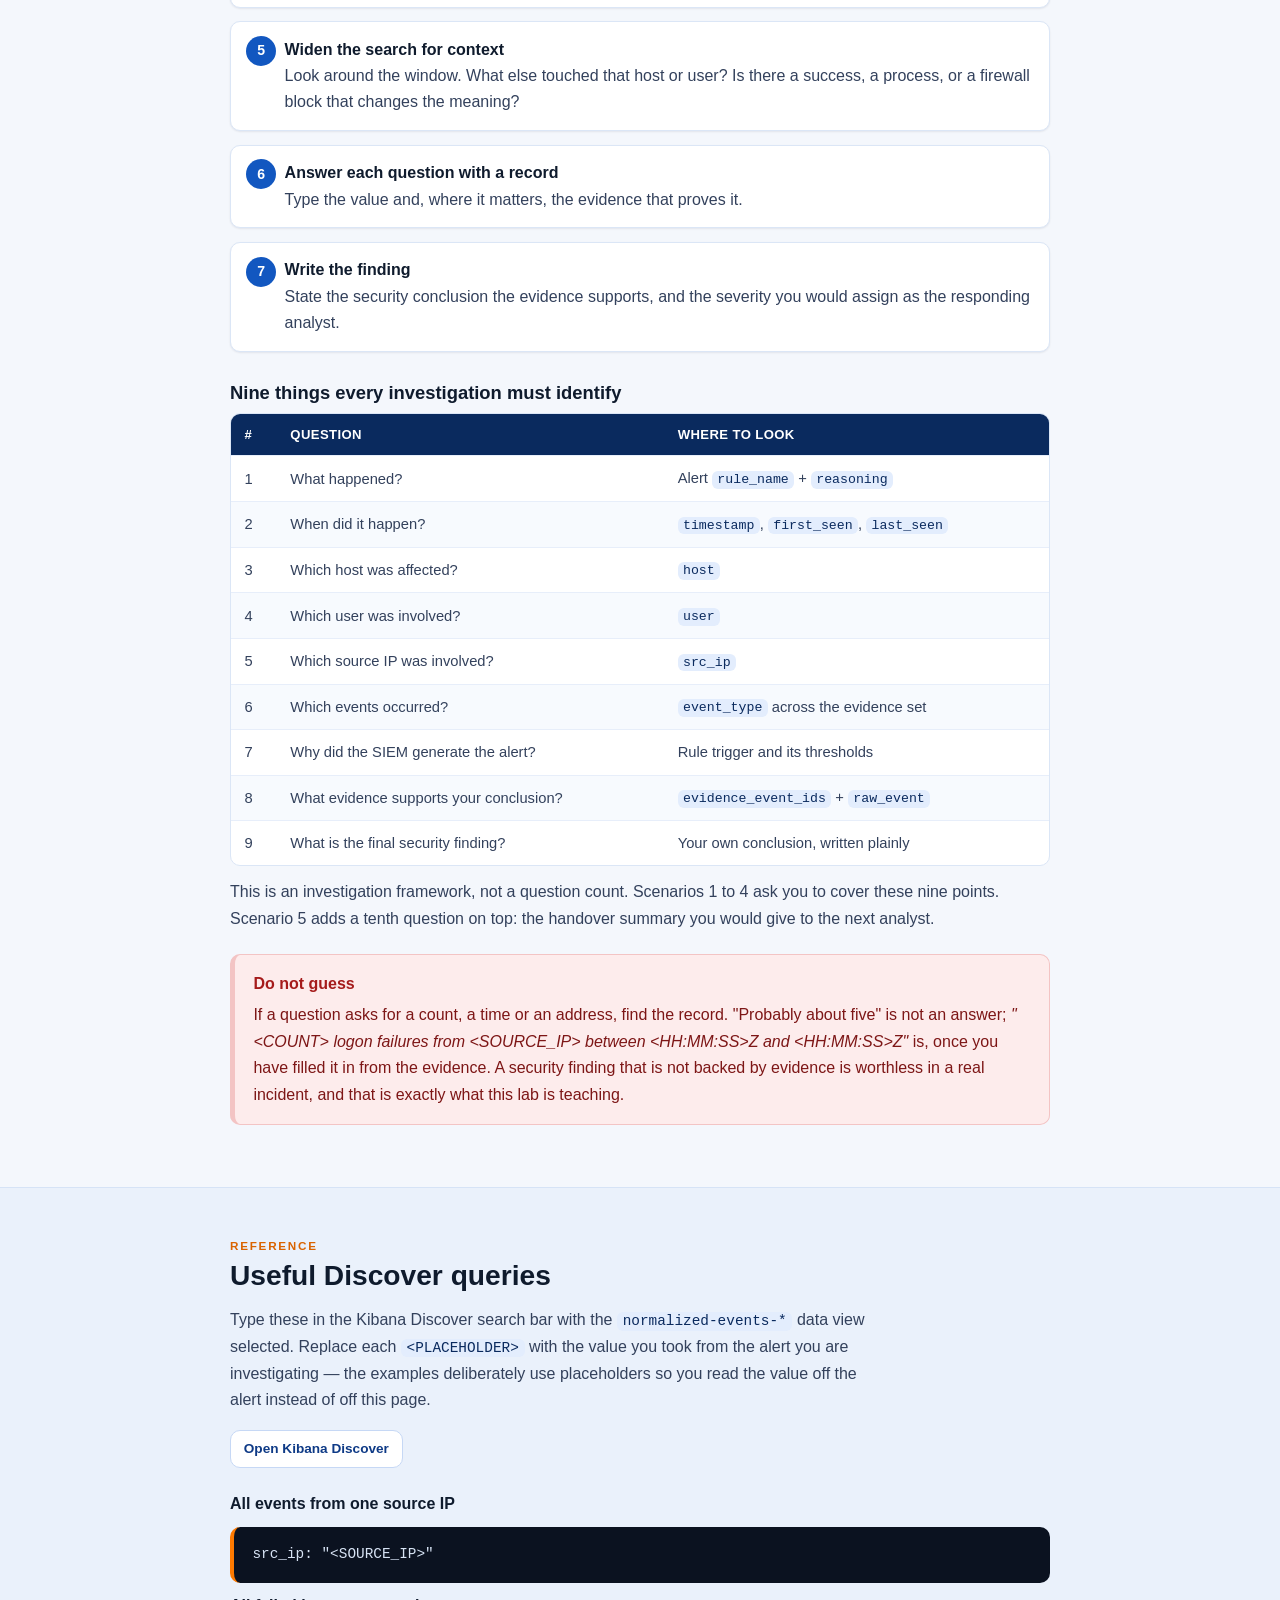
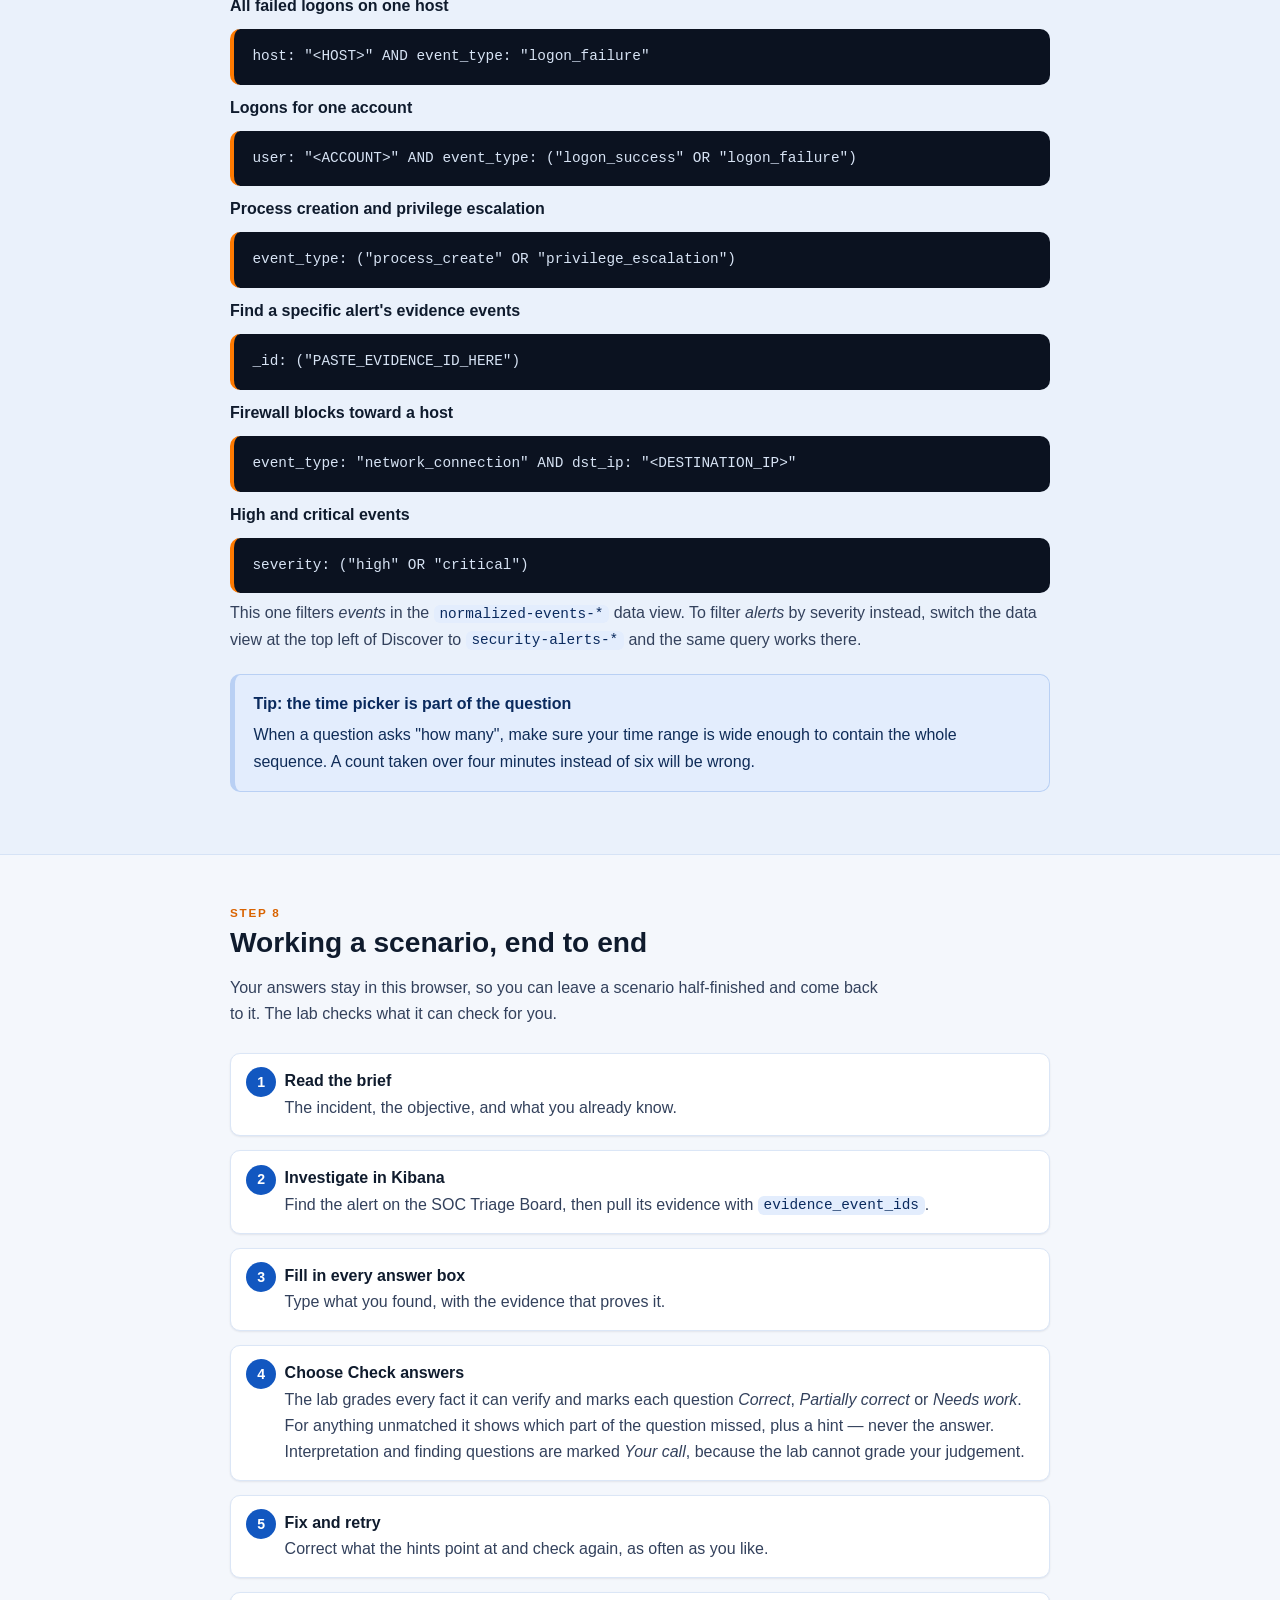
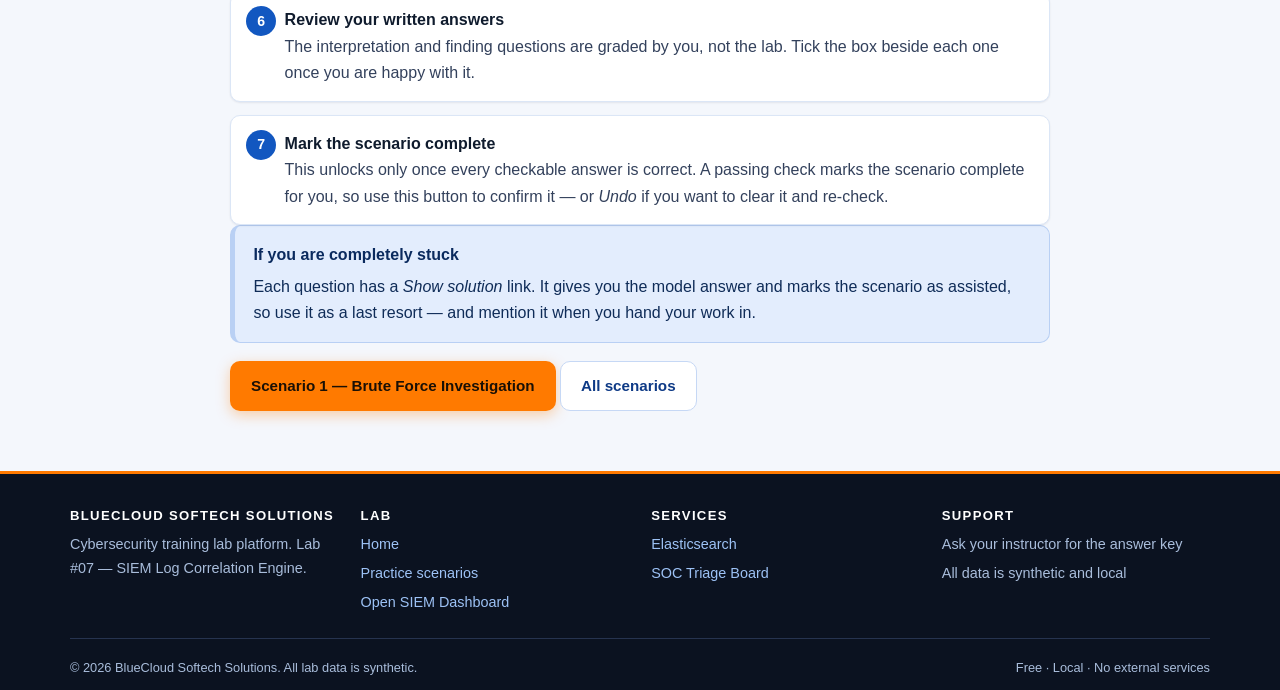
==== commit 80f96da9: "Harden SIEM training platform and student validation" ====
--- a/training/instructions.html
+++ b/training/instructions.html
@@ -22,7 +22,7 @@
       <a href="index.html">Home</a>
       <a href="instructions.html">How to Investigate</a>
       <a href="index.html#scenarios">Scenarios</a>
-      <a href="#" class="nav-cta" data-kibana-link>Open SIEM Dashboard</a>
+      <a href="#" class="nav-cta" data-kibana-dash>Open SIEM Dashboard</a>
     </nav>
   </div>
 </header>
@@ -204,6 +204,9 @@
     view selected. Replace each <code>&lt;PLACEHOLDER&gt;</code> with the value you took from the
     alert you are investigating &mdash; the examples deliberately use placeholders so you read the
     value off the alert instead of off this page.</p>
+    <p class="linkrow" style="margin-top:0.8rem">
+      <a class="btn btn-outline btn-sm" data-kibana-link>Open Kibana Discover</a>
+    </p>
     </div>
 
     <h4>All events from one source IP</h4>
@@ -295,7 +298,7 @@
         <ul>
           <li><a href="index.html">Home</a></li>
           <li><a href="index.html#scenarios">Practice scenarios</a></li>
-          <li><a data-kibana-link>Open SIEM Dashboard</a></li>
+          <li><a data-kibana-dash>Open SIEM Dashboard</a></li>
         </ul>
       </div>
       <div>
@@ -322,13 +325,31 @@
 
 <script src="assets/js/lab.js"></script>
 <script>
+  /* Single source of truth for the lab endpoints, so each URL lives only here.
+     data-kibana-dash   -> the SOC Triage Board, the student's alert queue
+     data-kibana-link   -> Discover, already pointed at normalized-events-*
+     data-kibana-alerts -> Discover, already pointed at security-alerts-*
+     data-es-link       -> the Elasticsearch API
+     Students are never sent to Kibana's generic home screen. */
   (function () {
     var ES = "http://localhost:9200";
     var KIBANA = "http://localhost:5601";
     var DASH = KIBANA + "/app/dashboards#/view/siem-soc-triage-board";
-    document.querySelectorAll("[data-kibana-link]").forEach(function (el) { el.href = KIBANA; el.target = "_blank"; el.rel = "noopener"; });
-    document.querySelectorAll("[data-kibana-dash]").forEach(function (el) { el.href = DASH; el.target = "_blank"; el.rel = "noopener"; });
-    document.querySelectorAll("[data-es-link]").forEach(function (el) { el.href = ES; el.target = "_blank"; el.rel = "noopener"; });
+    function discover(dataViewId) {
+      return KIBANA + "/app/discover#/?_g=(time:(from:now-24h,to:now))" +
+             "&_a=(dataSource:(dataViewId:'" + dataViewId + "',type:dataView))";
+    }
+    var EVENTS = discover("siem-normalized-events");
+    var ALERTS = discover("siem-security-alerts");
+    function wire(selector, url) {
+      document.querySelectorAll(selector).forEach(function (el) {
+        el.href = url; el.target = "_blank"; el.rel = "noopener";
+      });
+    }
+    wire("[data-kibana-dash]", DASH);
+    wire("[data-kibana-link]", EVENTS);
+    wire("[data-kibana-alerts]", ALERTS);
+    wire("[data-es-link]", ES);
   })();
 </script>
 </body>
--- a/training/assets/css/bluecloud.css
+++ b/training/assets/css/bluecloud.css
@@ -167,6 +167,32 @@
 .site-nav a.nav-cta:hover { background: var(--bc-orange-400); }
 
 /* ------------------------------------------------------------------ hero */
+/* The mission panel: the student role plus the six things the lab trains. */
+.role-line { max-width: 62ch; }
+.role-line strong { color: #fff; }
+.panel {
+  margin-top: 1.35rem; padding: 1rem 1.15rem; max-width: 52ch;
+  background: rgba(255, 255, 255, 0.07); border: 1px solid rgba(255, 255, 255, 0.18);
+  border-radius: var(--radius);
+}
+.panel-title {
+  display: block; font-size: 0.72rem; font-weight: 750; letter-spacing: 0.15em;
+  text-transform: uppercase; color: var(--bc-orange-400); margin-bottom: 0.5rem;
+}
+.tick-list {
+  list-style: none; margin: 0; padding: 0; counter-reset: tick;
+  display: grid; gap: 0.28rem;
+}
+.tick-list li {
+  counter-increment: tick; position: relative; padding-left: 1.6rem;
+  color: var(--text-invert-muted); font-size: 0.92rem; line-height: 1.5;
+}
+.tick-list li::before {
+  content: counter(tick); position: absolute; left: 0; top: 0.1rem;
+  width: 1.15rem; height: 1.15rem; border-radius: 50%;
+  background: var(--bc-orange-500); color: #1a1005;
+  display: grid; place-items: center; font-size: 0.66rem; font-weight: 750;
+}
 .hero {
   background:
     radial-gradient(1100px 380px at 82% -12%, rgba(255, 122, 0, 0.20), transparent 60%),
@@ -368,6 +394,88 @@
 details.hint .hint-body { padding: 0 0 0.85rem; color: var(--text-body); }
 details.hint .hint-body p:last-child { margin-bottom: 0; }
 
+/* ------------------------------------------ investigation workflow steps */
+/* Step 1 finds the alert, step 2 investigates the evidence. The number is real
+   markup rather than a CSS counter so it is announced and selectable, and the
+   grid carries its own 250px track minimum: inside the narrow column a phone
+   has only ~280px of usable width, which is below .grid-2's 300px floor. */
+.workflow {
+  list-style: none; margin: 0; padding: 0; display: grid; gap: 1rem;
+  grid-template-columns: repeat(auto-fit, minmax(250px, 1fr));
+}
+.workflow-step {
+  background: #fff; border: 1px solid #dbe6f6; border-radius: var(--radius);
+  padding: 1.1rem 1.15rem; box-shadow: var(--shadow-sm);
+  display: flex; gap: 0.85rem; align-items: flex-start;
+}
+.step-num {
+  flex: 0 0 38px; width: 38px; height: 38px; border-radius: 50%;
+  background: var(--bc-blue-600); color: #fff;
+  display: grid; place-items: center; font-weight: 750; font-size: 1.05rem;
+}
+.step-body { min-width: 0; }
+.workflow-step .step-label {
+  display: block; font-size: 0.68rem; font-weight: 750; letter-spacing: 0.14em;
+  text-transform: uppercase; color: var(--bc-orange-600); margin-bottom: 0.2rem;
+}
+.workflow-step h3 { margin: 0 0 0.35rem; font-size: 1.02rem; }
+.workflow-step p { font-size: 0.9rem; color: var(--text-body); margin-bottom: 0.8rem; }
+.workflow-step .btn { flex: 0 0 auto; }
+
+/* ------------------------------------------------- SIEM basics concept cards */
+/* Four short concepts. The example line is the only illustrative text; the
+   rule line at the bottom is the one thing to remember. */
+.basics .card { display: flex; flex-direction: column; }
+.basic { position: relative; padding-top: 1.45rem; }
+.basic-tag {
+  position: absolute; top: 0.8rem; right: 1rem;
+  font-family: var(--mono); font-size: 0.95rem; font-weight: 700;
+  color: var(--bc-orange-500);
+}
+.basic p { font-size: 0.9rem; color: var(--text-body); }
+.example {
+  background: #f5f8fd; border-left: 3px solid var(--bc-blue-200, #c6d8f5);
+  border-radius: 0 var(--radius-sm) var(--radius-sm) 0;
+  padding: 0.5rem 0.7rem; color: var(--text-strong) !important; font-size: 0.88rem !important;
+}
+.rule-line {
+  margin-top: auto; padding-top: 0.55rem; font-size: 0.82rem !important;
+  color: var(--text-muted) !important; font-style: italic;
+}
+.tool-answers { font-size: 0.88rem !important; color: var(--text-strong) !important; }
+
+/* ------------------------------------------------ alert -> evidence chain */
+/* The central idea of the lab, as a numbered vertical flow. */
+.chain { list-style: none; margin: 0; padding: 0; display: grid; gap: 0.45rem; }
+.chain-step {
+  display: flex; gap: 0.7rem; align-items: flex-start;
+  background: #fff; border: 1px solid #dbe6f6; border-radius: var(--radius);
+  padding: 0.7rem 0.85rem; box-shadow: var(--shadow-sm); font-size: 0.9rem;
+  line-height: 1.5;
+}
+.chain-step .n {
+  flex: 0 0 24px; width: 24px; height: 24px; border-radius: 50%;
+  background: var(--bc-blue-600); color: #fff;
+  display: grid; place-items: center; font-size: 0.72rem; font-weight: 750;
+}
+.chain-step .muted { color: var(--text-body); }
+
+/* The walkthrough's second list must continue the count from the first. */
+.steps-5 { counter-reset: step 4; }
+
+/* ---------------------------------------------- incident summary fact grid */
+/* <dl> so the label/value pairs stay a description list for assistive tech. */
+.facts {
+  display: grid; grid-template-columns: repeat(auto-fit, minmax(165px, 1fr));
+  gap: 0.7rem 1rem; margin: 0;
+}
+.facts > div { border-left: 3px solid var(--bc-blue-500); padding-left: 0.6rem; }
+.facts dt {
+  font-size: 0.68rem; font-weight: 750; letter-spacing: 0.12em;
+  text-transform: uppercase; color: var(--text-muted);
+}
+.facts dd { margin: 0.1rem 0 0; color: var(--text-strong); font-weight: 650; font-size: 0.93rem; }
+
 /* ------------------------------------------------------------- questions */
 .qlist { list-style: none; padding: 0; margin: 0; counter-reset: q; display: grid; gap: 0.6rem; }
 .qlist li {
@@ -488,6 +596,44 @@
 .is-incorrect .answer-status { background: #fee2e2; color: #7f1d1d; }
 .is-selfreview .answer-status { background: var(--bc-orange-100); color: var(--bc-orange-600); }
 
+/* Marks a question as automatically checked or as self-reviewed, next to the
+   question text. Colours are the ones already used by .answer-status, so the two
+   read as the same family of badge. Static markup: the page still renders
+   correctly with no JavaScript. */
+.qtype {
+  display: inline-block;
+  margin-left: 0.5rem;
+  padding: 0.1rem 0.5rem;
+  border-radius: 999px;
+  font-size: 0.68rem;
+  font-weight: 700;
+  letter-spacing: 0.04em;
+  text-transform: uppercase;
+  vertical-align: middle;
+  white-space: nowrap;
+}
+.qtype-checked { background: #dcfce7; color: #14532d; border: 1px solid #b7e3c8; }
+.qtype-self { background: var(--bc-orange-100); color: var(--bc-orange-600); border: 1px solid #f3c79a; }
+
+/* Question cards. The row counter badge is replaced by real markup here, so it
+   is suppressed for this layout only - .qlist itself is untouched, which keeps
+   the numbering on scenarios 02-05. */
+.qmeta {
+  list-style: none; margin: 0 0 0.9rem; padding: 0;
+  display: flex; flex-wrap: wrap; gap: 0.45rem;
+}
+.qintro { font-size: 0.93rem; color: var(--text-body); margin-bottom: 1rem; }
+.qlist-cards { counter-reset: none; }
+.qlist-cards > li { padding: 1rem 1.1rem; }
+.qlist-cards > li::before { content: none; }
+.qhead { display: flex; align-items: center; flex-wrap: wrap; gap: 0.35rem 0.55rem; margin-bottom: 0.45rem; }
+.qhead .qtype { margin-left: 0; }
+.qnum { font-family: var(--mono); font-size: 0.8rem; font-weight: 700; color: var(--bc-orange-600); }
+.qcat { font-weight: 700; font-size: 0.82rem; color: var(--text-strong); text-transform: uppercase; letter-spacing: 0.05em; }
+.qtext { margin: 0 0 0.1rem; color: var(--text-body); font-size: 0.97rem; }
+/* Separates the solution control from the question and the student's answer. */
+.qfoot { margin-top: 0.6rem; padding-top: 0.55rem; border-top: 1px dashed #dfe8f6; }
+
 .answer-feedback { list-style: none; margin: 0.55rem 0 0; padding: 0; display: grid; gap: 0.3rem; }
 .answer-feedback:empty { display: none; }
 .answer-feedback li {
@@ -520,15 +666,26 @@
 }
 .self-review-check input { width: 1rem; height: 1rem; accent-color: var(--bc-blue-600); }
 
+/* The model answer is a clearly bounded panel, never loose text under the
+   question. Left rule in the brand orange keeps it distinct from the green
+   "checked" badge without adding a new colour. */
 .answer-solution {
   margin-top: 0.7rem;
-  padding: 0.7rem 0.85rem;
+  padding: 0.85rem 0.95rem;
   border-radius: var(--radius-sm);
   background: var(--bc-orange-100);
   border: 1px solid #f3c79a;
-}
-.answer-solution .callout-title { color: var(--bc-orange-600); }
-.answer-solution p { margin: 0.25rem 0 0; font-size: 0.88rem; }
+  border-left: 4px solid var(--bc-orange-500);
+}
+.answer-solution .callout-title {
+  color: var(--bc-orange-600); font-size: 0.7rem; letter-spacing: 0.14em;
+  text-transform: uppercase;
+}
+.answer-solution p { margin: 0.3rem 0 0; font-size: 0.9rem; }
+.answer-solution .solution-note {
+  margin-top: 0.6rem; padding-top: 0.5rem; border-top: 1px solid #f0c79b;
+  font-size: 0.78rem; font-style: italic; color: #8a4a06;
+}
 
 .check-actions {
   margin-top: 1.4rem;
@@ -549,6 +706,37 @@
 }
 .check-gate-note[hidden] { display: none; }
 .check-gate-note strong { color: var(--text-body); }
+
+/* ------------------------------------------- investigation progress card */
+/* Values come from the last /api/check result, never hard-coded. */
+.progress-card {
+  background: #fff; border: 1px solid #dbe6f6; border-radius: var(--radius);
+  padding: 1rem 1.15rem; box-shadow: var(--shadow-sm); margin-top: 1.4rem;
+}
+.progress-head {
+  display: flex; align-items: baseline; justify-content: space-between;
+  gap: 0.35rem 0.6rem; flex-wrap: wrap; margin-bottom: 0.6rem;
+}
+.progress-title {
+  font-size: 0.71rem; font-weight: 750; letter-spacing: 0.15em;
+  text-transform: uppercase; color: var(--bc-orange-600);
+}
+.progress-count { font-weight: 700; color: var(--text-strong); font-size: 0.95rem; }
+.progress-track { height: 9px; border-radius: 999px; background: var(--bc-blue-100); overflow: hidden; }
+.progress-fill {
+  height: 100%; width: 0; border-radius: 999px;
+  background: linear-gradient(90deg, var(--bc-blue-600), var(--bc-blue-500));
+  transition: width 0.25s ease;
+}
+.progress-card.is-complete .progress-fill { background: linear-gradient(90deg, #16a34a, #22c55e); }
+.progress-hint { font-size: 0.8rem; color: var(--text-muted); margin: 0.55rem 0 0; }
+
+/* -------------------------------------------------- hints and skills rows */
+.hint-actions { display: flex; align-items: center; gap: 0.7rem; flex-wrap: wrap; margin-bottom: 0.9rem; }
+.hint-note { font-size: 0.8rem; color: var(--text-muted); }
+.skills .card { padding: 0.9rem 1rem; }
+.skills .card h3 { font-size: 0.95rem; margin-bottom: 0.3rem; }
+.skills .card p { font-size: 0.86rem; color: var(--text-body); }
 
 /* A disabled primary button must look disabled, not merely be unclickable. */
 .btn:disabled {
@@ -592,6 +780,15 @@
   .hero-actions .btn { width: 100%; justify-content: center; }
   .check-status { margin-left: 0; width: 100%; }
   .check-actions .btn { flex: 1 1 auto; justify-content: center; }
+  /* Numbered flow, question cards and progress stack on a phone. */
+  .workflow-step { padding: 0.95rem 1rem; }
+  /* On a phone the action button would sit in a ~236px column beside the step
+     number, which is narrower than "Investigate events in Kibana". Stack the
+     number above the copy so the button spans the full card instead. */
+  .workflow-step { flex-direction: column; align-items: flex-start; gap: 0.55rem; }
+  .workflow-step .btn { width: 100%; justify-content: center; }
+  .qlist-cards > li { padding: 0.9rem 0.95rem; }
+  .qfoot .reveal-btn { font-size: 0.8rem; }
 }
 
 /* Tablet: the header nav collides with the brand well before the phone
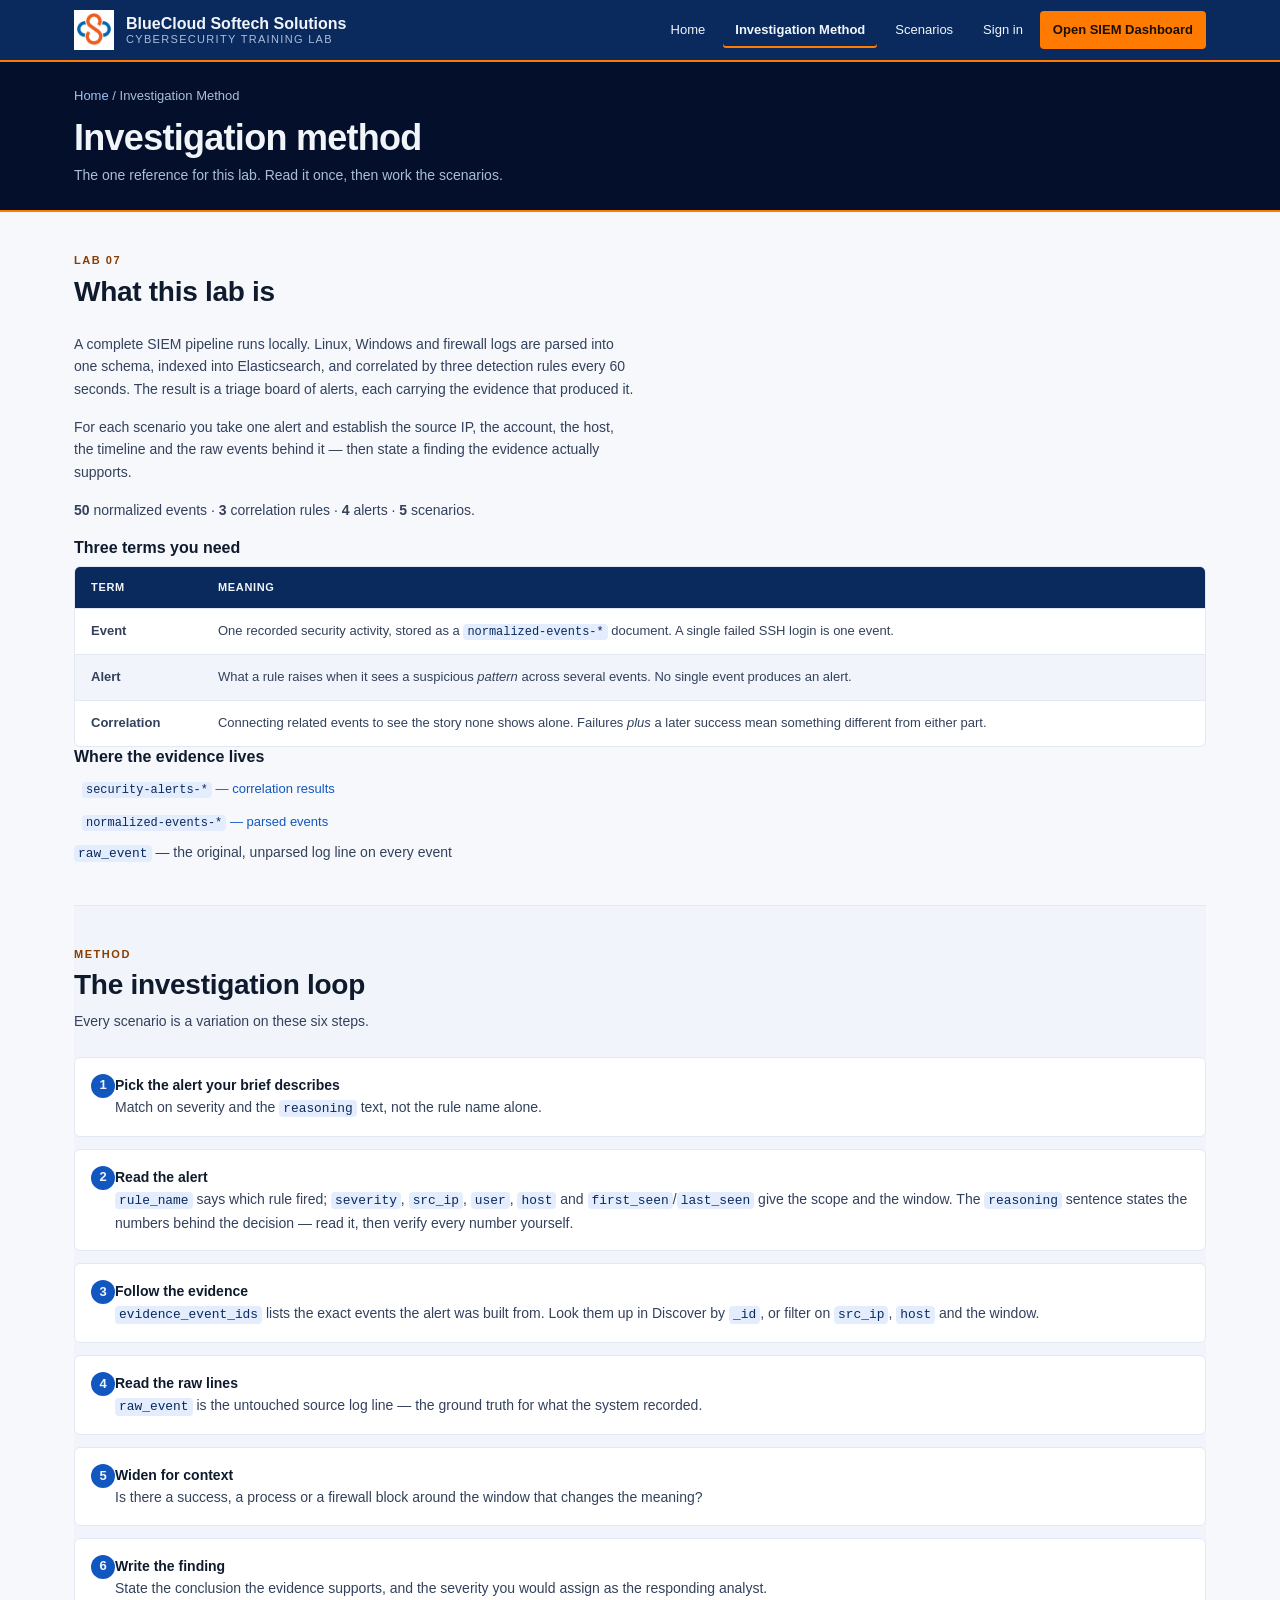
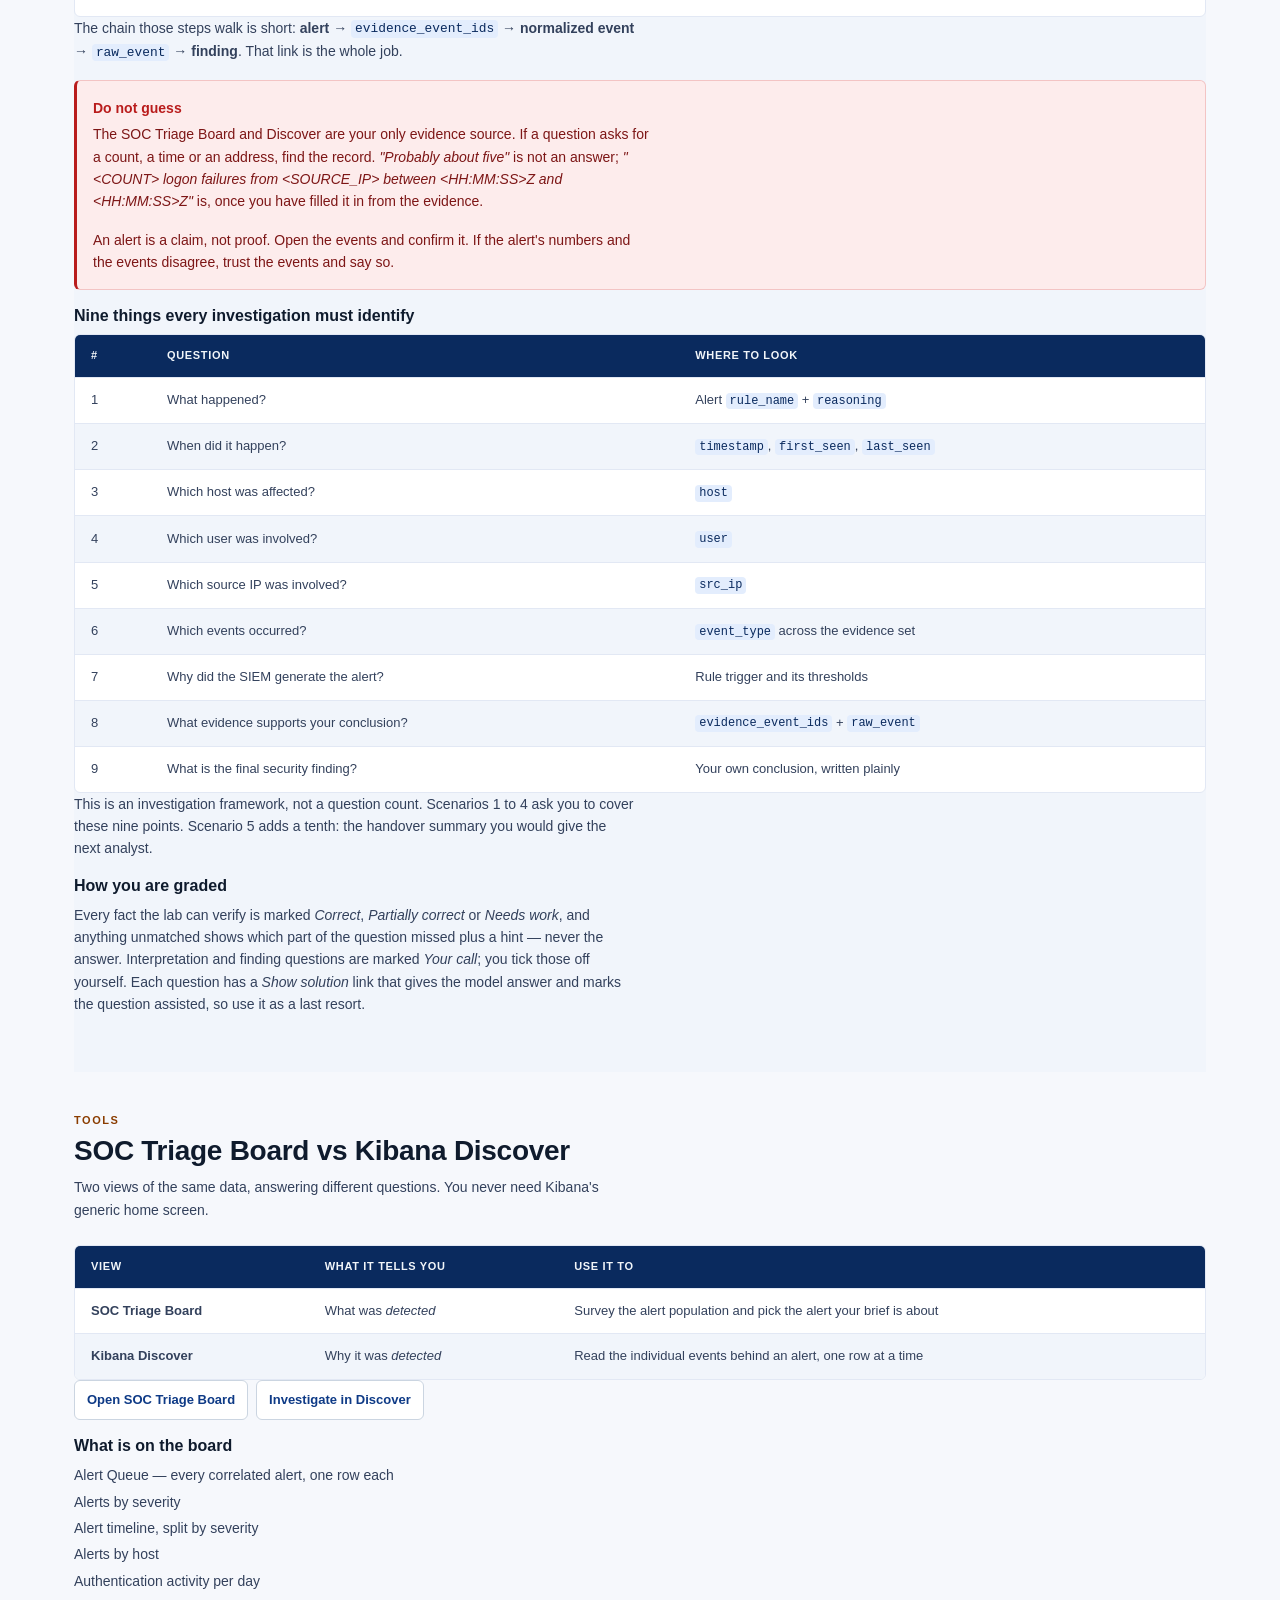
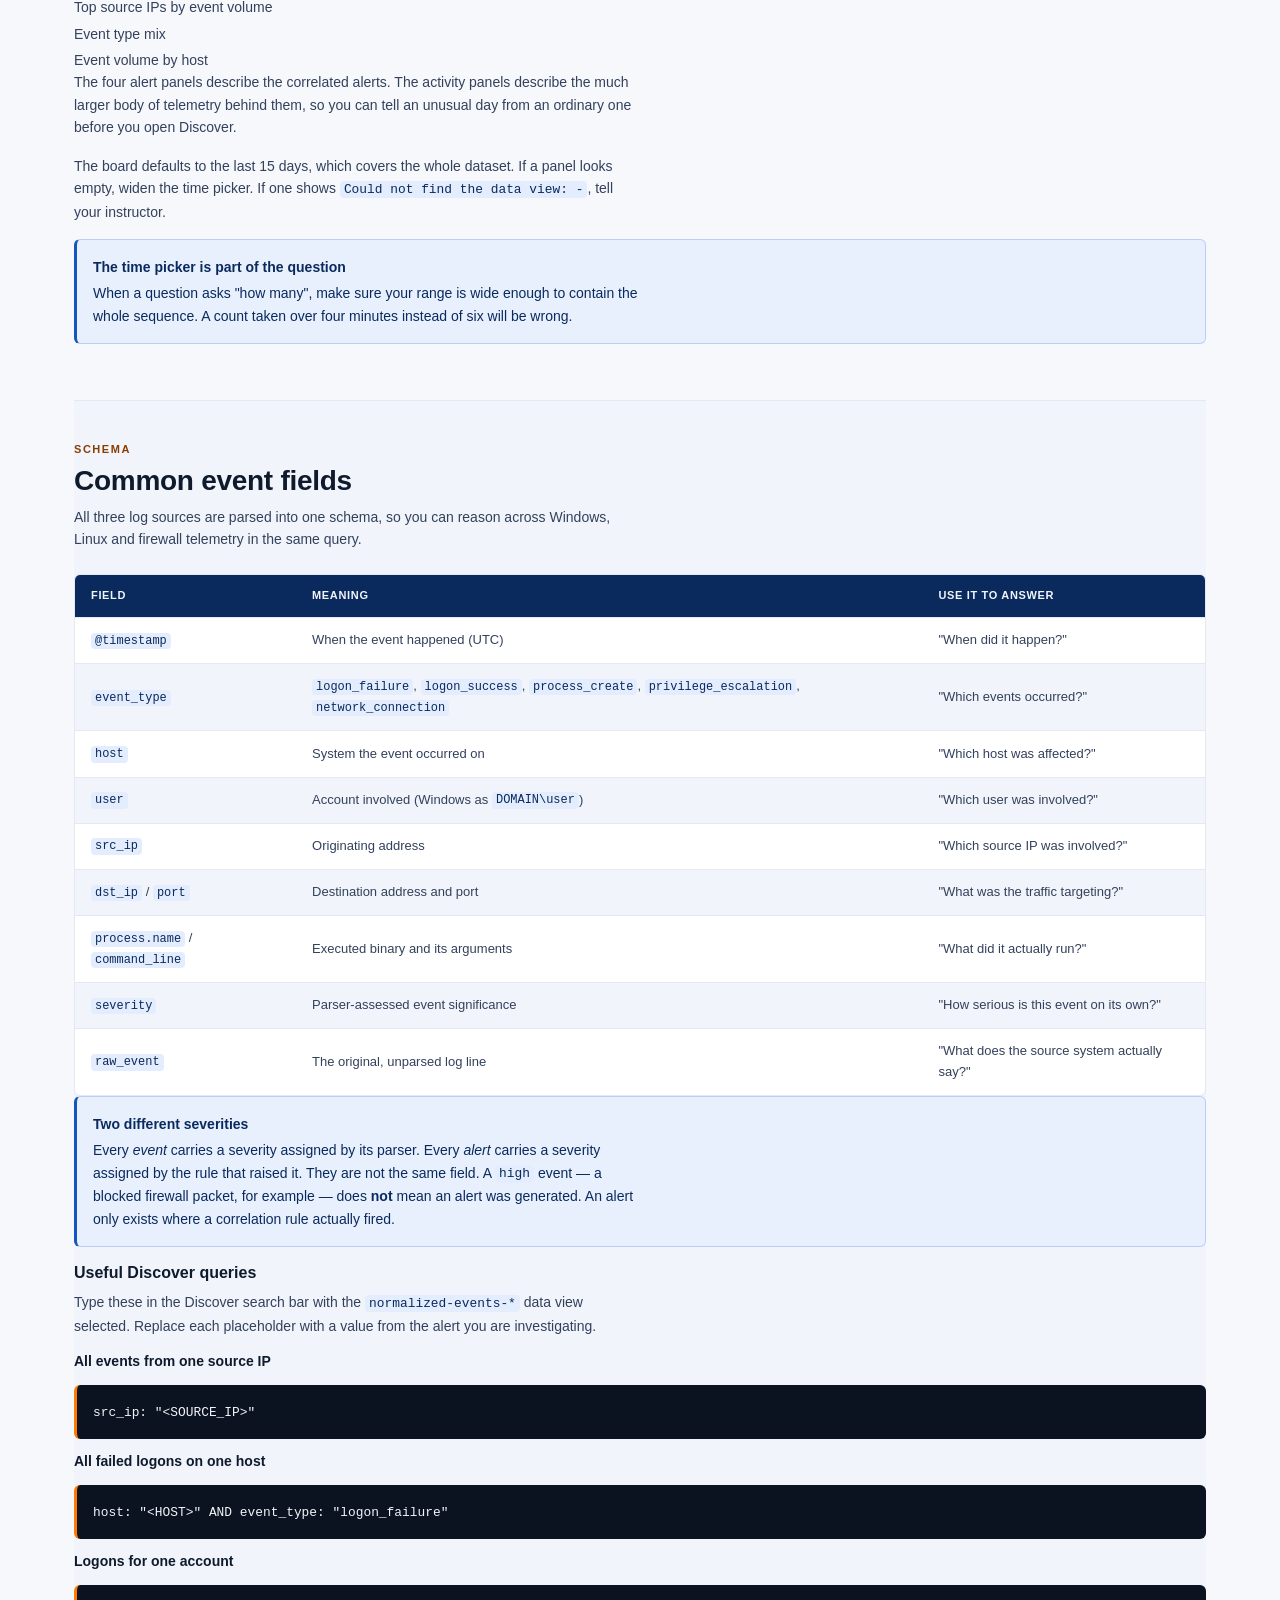
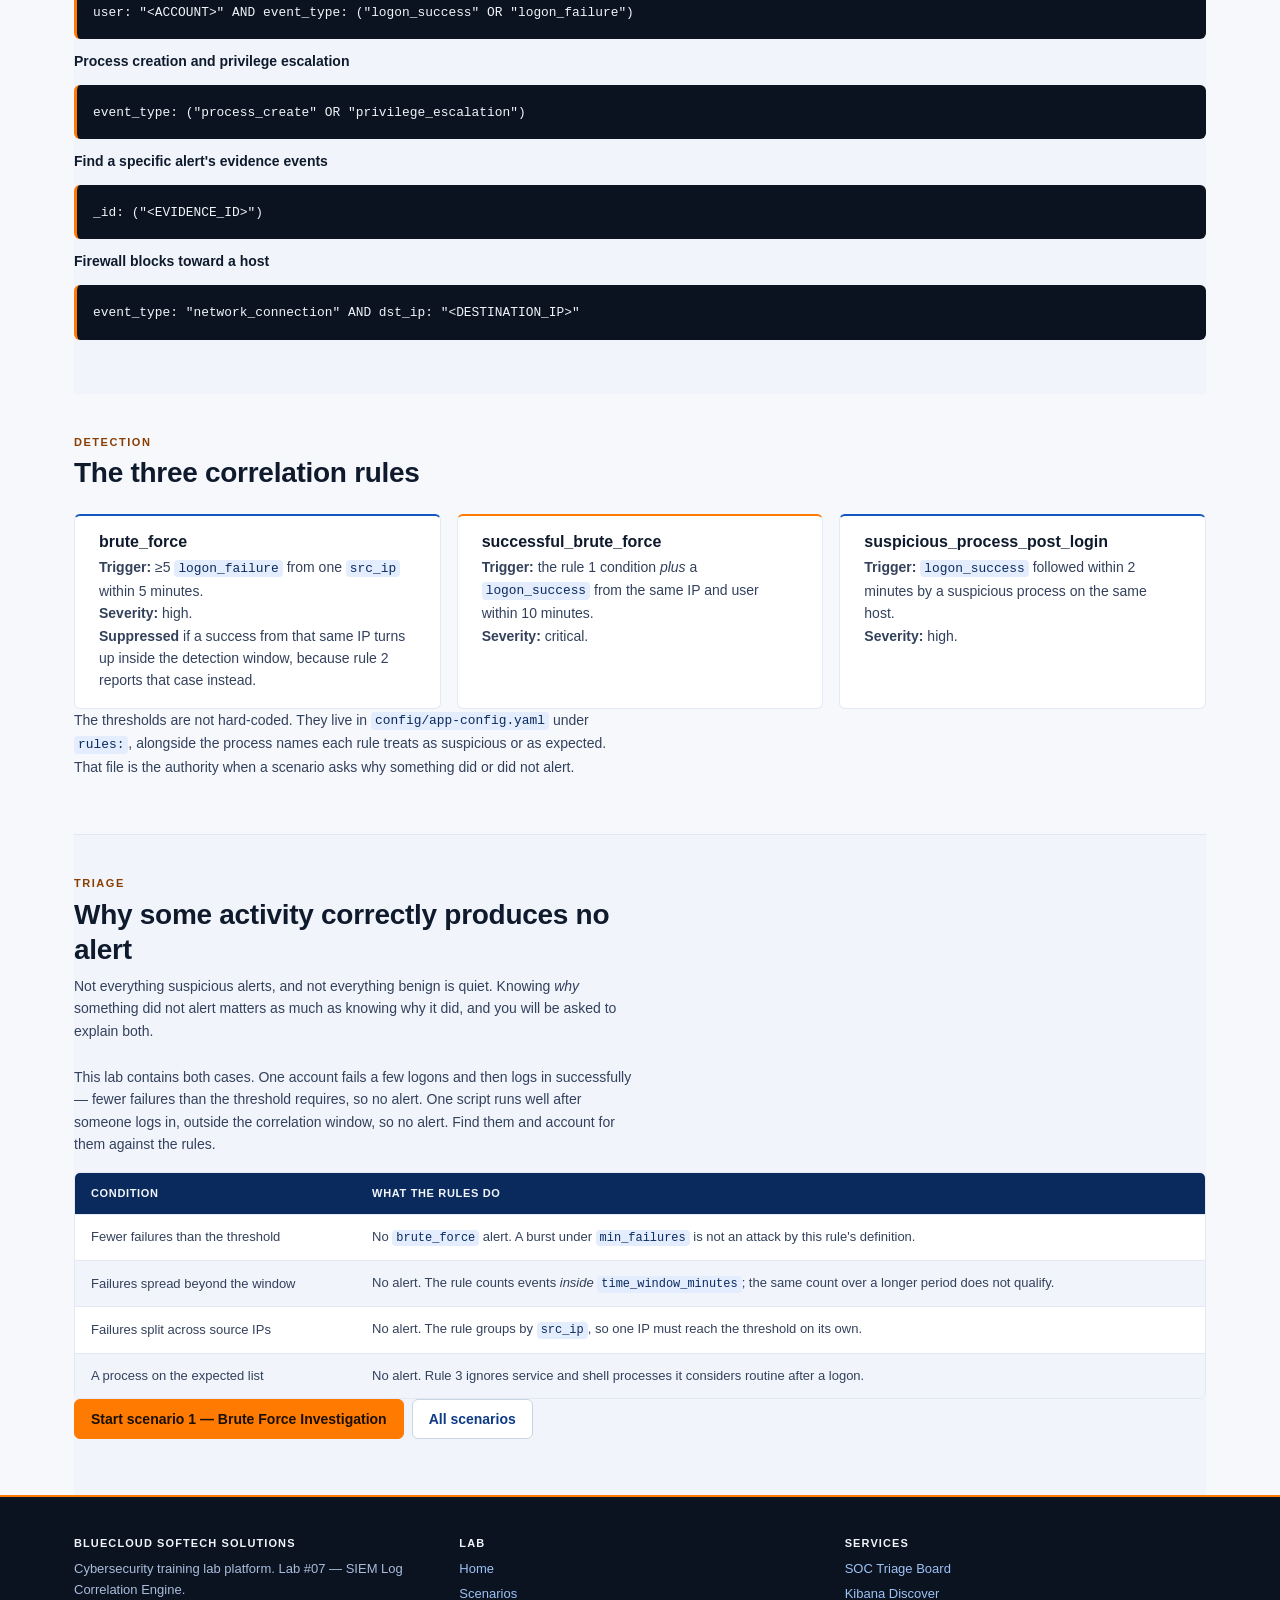
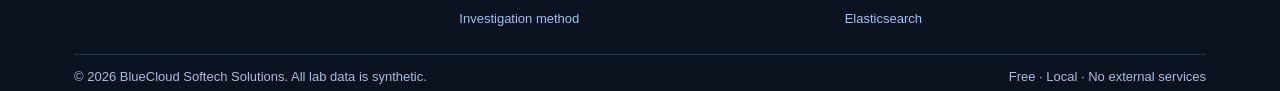
==== commit dec01aea: "Prepare SIEM lab for shared server deployment" ====
--- a/training/instructions.html
+++ b/training/instructions.html
@@ -3,7 +3,7 @@
 <head>
 <meta charset="utf-8">
 <meta name="viewport" content="width=device-width, initial-scale=1">
-<title>How to Investigate | BlueCloud Softech Solutions SIEM Lab</title>
+<title>Investigation Method | BlueCloud Softech Solutions SIEM Lab</title>
 <link rel="stylesheet" href="assets/css/bluecloud.css">
 </head>
 <body data-page="instructions">
@@ -20,8 +20,11 @@
     </div>
     <nav class="site-nav" aria-label="Main">
       <a href="index.html">Home</a>
-      <a href="instructions.html">How to Investigate</a>
-      <a href="index.html#scenarios">Scenarios</a>
+      <a href="instructions.html">Investigation Method</a>
+      <a href="scenarios.html">Scenarios</a>
+      <a href="login.html" data-auth-signin>Sign in</a>
+      <span class="nav-identity" data-auth-identity hidden>Signed in</span>
+      <a href="#" class="nav-signout" data-auth-signout hidden>Sign out</a>
       <a href="#" class="nav-cta" data-kibana-dash>Open SIEM Dashboard</a>
     </nav>
   </div>
@@ -29,28 +32,196 @@
 
 <section class="page-head">
   <div class="wrap">
-    <div class="breadcrumb"><a href="index.html">Home</a> / How to Investigate</div>
-    <h1>How to investigate a SIEM alert</h1>
-    <p class="sub">
-      Your task is not to guess the incident. Use the SIEM to investigate the evidence,
-      then state what the data proves.
-    </p>
+    <div class="breadcrumb"><a href="index.html">Home</a> / Investigation Method</div>
+    <h1>Investigation method</h1>
+    <p class="sub">The one reference for this lab. Read it once, then work the scenarios.</p>
   </div>
 </section>
 
 <main id="main">
-
-<!-- ================================================================ STEP 1 -->
-<section class="section">
-  <div class="wrap narrow">
-    <div class="section-head">
-      <span class="kicker">Step 1</span>
-      <h2>Read the SIEM introduction</h2>
-      <p>Before touching an alert, know what the fields mean. Every number in this lab is derived from these fields.</p>
-    </div>
-
-    <h3>The event schema</h3>
-    <p>All three log sources are parsed into one schema, so you can reason across Windows, Linux and firewall telemetry in the same query.</p>
+<div class="wrap">
+
+  <!-- ================================================ 1. LAB OBJECTIVE -->
+  <section class="section">
+    <div class="section-head">
+      <span class="kicker">Lab 07</span>
+      <h2>What this lab is</h2>
+    </div>
+
+    <p>A complete SIEM pipeline runs locally. Linux, Windows and firewall logs are parsed into
+    one schema, indexed into Elasticsearch, and correlated by three detection rules every 60
+    seconds. The result is a triage board of alerts, each carrying the evidence that produced
+    it.</p>
+
+    <p>For each scenario you take one alert and establish the source IP, the account, the host,
+    the timeline and the raw events behind it &mdash; then state a finding the evidence actually
+    supports.</p>
+
+    <p><strong>50</strong> normalized events &middot; <strong>3</strong> correlation rules
+    &middot; <strong>4</strong> alerts &middot; <strong>5</strong> scenarios.</p>
+
+    <h3>Three terms you need</h3>
+    <div class="table-wrap">
+      <table>
+        <thead><tr><th>Term</th><th>Meaning</th></tr></thead>
+        <tbody>
+          <tr><td><strong>Event</strong></td><td>One recorded security activity, stored as a
+            <code>normalized-events-*</code> document. A single failed SSH login is one event.</td></tr>
+          <tr><td><strong>Alert</strong></td><td>What a rule raises when it sees a suspicious
+            <em>pattern</em> across several events. No single event produces an alert.</td></tr>
+          <tr><td><strong>Correlation</strong></td><td>Connecting related events to see the story
+            none shows alone. Failures <em>plus</em> a later success mean something different
+            from either part.</td></tr>
+        </tbody>
+      </table>
+    </div>
+
+    <h3>Where the evidence lives</h3>
+    <ul class="toc">
+      <li><a data-kibana-alerts><code>security-alerts-*</code> &mdash; correlation results</a></li>
+      <li><a data-kibana-link><code>normalized-events-*</code> &mdash; parsed events</a></li>
+      <li><code>raw_event</code> &mdash; the original, unparsed log line on every event</li>
+    </ul>
+  </section>
+
+  <!-- ============================================ 2. INVESTIGATION METHOD -->
+  <section class="section section-alt">
+    <div class="section-head">
+      <span class="kicker">Method</span>
+      <h2>The investigation loop</h2>
+      <p>Every scenario is a variation on these six steps.</p>
+    </div>
+
+    <ol class="steps">
+      <li><strong>Pick the alert your brief describes</strong>Match on severity and the
+        <code>reasoning</code> text, not the rule name alone.</li>
+      <li><strong>Read the alert</strong><code>rule_name</code> says which rule fired;
+        <code>severity</code>, <code>src_ip</code>, <code>user</code>, <code>host</code> and
+        <code>first_seen</code>/<code>last_seen</code> give the scope and the window. The
+        <code>reasoning</code> sentence states the numbers behind the decision &mdash; read it,
+        then verify every number yourself.</li>
+      <li><strong>Follow the evidence</strong><code>evidence_event_ids</code> lists the exact
+        events the alert was built from. Look them up in Discover by <code>_id</code>, or filter
+        on <code>src_ip</code>, <code>host</code> and the window.</li>
+      <li><strong>Read the raw lines</strong><code>raw_event</code> is the untouched source log
+        line &mdash; the ground truth for what the system recorded.</li>
+      <li><strong>Widen for context</strong>Is there a success, a process or a firewall block
+        around the window that changes the meaning?</li>
+      <li><strong>Write the finding</strong>State the conclusion the evidence supports, and the
+        severity you would assign as the responding analyst.</li>
+    </ol>
+
+    <p>The chain those steps walk is short: <strong>alert</strong> &rarr;
+    <code>evidence_event_ids</code> &rarr; <strong>normalized event</strong> &rarr;
+    <code>raw_event</code> &rarr; <strong>finding</strong>. That link is the whole job.</p>
+
+    <div class="callout callout-crit">
+      <span class="callout-title">Do not guess</span>
+      <p>The SOC Triage Board and Discover are your only evidence source. If a question asks for
+      a count, a time or an address, find the record. <em>"Probably about five"</em> is not an
+      answer; <em>"&lt;COUNT&gt; logon failures from &lt;SOURCE_IP&gt; between &lt;HH:MM:SS&gt;Z
+      and &lt;HH:MM:SS&gt;Z"</em> is, once you have filled it in from the evidence.</p>
+      <p class="mb0">An alert is a claim, not proof. Open the events and confirm it. If the
+      alert's numbers and the events disagree, trust the events and say so.</p>
+    </div>
+
+    <h3>Nine things every investigation must identify</h3>
+    <div class="table-wrap">
+      <table>
+        <thead><tr><th>#</th><th>Question</th><th>Where to look</th></tr></thead>
+        <tbody>
+          <tr><td>1</td><td>What happened?</td><td>Alert <code>rule_name</code> + <code>reasoning</code></td></tr>
+          <tr><td>2</td><td>When did it happen?</td><td><code>timestamp</code>, <code>first_seen</code>, <code>last_seen</code></td></tr>
+          <tr><td>3</td><td>Which host was affected?</td><td><code>host</code></td></tr>
+          <tr><td>4</td><td>Which user was involved?</td><td><code>user</code></td></tr>
+          <tr><td>5</td><td>Which source IP was involved?</td><td><code>src_ip</code></td></tr>
+          <tr><td>6</td><td>Which events occurred?</td><td><code>event_type</code> across the evidence set</td></tr>
+          <tr><td>7</td><td>Why did the SIEM generate the alert?</td><td>Rule trigger and its thresholds</td></tr>
+          <tr><td>8</td><td>What evidence supports your conclusion?</td><td><code>evidence_event_ids</code> + <code>raw_event</code></td></tr>
+          <tr><td>9</td><td>What is the final security finding?</td><td>Your own conclusion, written plainly</td></tr>
+        </tbody>
+      </table>
+    </div>
+    <p>This is an investigation framework, not a question count. Scenarios 1 to 4 ask you to
+    cover these nine points. Scenario 5 adds a tenth: the handover summary you would give the
+    next analyst.</p>
+
+    <h3>How you are graded</h3>
+    <p>Every fact the lab can verify is marked <em>Correct</em>, <em>Partially correct</em> or
+    <em>Needs work</em>, and anything unmatched shows which part of the question missed plus a
+    hint &mdash; never the answer. Interpretation and finding questions are marked
+    <em>Your call</em>; you tick those off yourself. Each question has a <em>Show solution</em>
+    link that gives the model answer and marks the question assisted, so use it as a last
+    resort.</p>
+  </section>
+
+  <!-- ====================================================== 3. THE TOOLS -->
+  <section class="section">
+    <div class="section-head">
+      <span class="kicker">Tools</span>
+      <h2>SOC Triage Board vs Kibana Discover</h2>
+      <p>Two views of the same data, answering different questions. You never need Kibana's
+      generic home screen.</p>
+    </div>
+
+    <div class="table-wrap">
+      <table>
+        <thead><tr><th>View</th><th>What it tells you</th><th>Use it to</th></tr></thead>
+        <tbody>
+          <tr>
+            <td><strong>SOC Triage Board</strong></td>
+            <td>What was <em>detected</em></td>
+            <td>Survey the alert population and pick the alert your brief is about</td>
+          </tr>
+          <tr>
+            <td><strong>Kibana Discover</strong></td>
+            <td>Why it was <em>detected</em></td>
+            <td>Read the individual events behind an alert, one row at a time</td>
+          </tr>
+        </tbody>
+      </table>
+    </div>
+
+    <p class="linkrow">
+      <a class="btn btn-blue btn-sm" data-kibana-dash>Open SOC Triage Board</a>
+      <a class="btn btn-outline btn-sm" data-kibana-link>Investigate in Discover</a>
+    </p>
+
+    <h3>What is on the board</h3>
+    <ul class="toc">
+      <li>Alert Queue &mdash; every correlated alert, one row each</li>
+      <li>Alerts by severity</li>
+      <li>Alert timeline, split by severity</li>
+      <li>Alerts by host</li>
+      <li>Authentication activity per day</li>
+      <li>Top source IPs by event volume</li>
+      <li>Event type mix</li>
+      <li>Event volume by host</li>
+    </ul>
+    <p>The four alert panels describe the correlated alerts. The activity panels
+    describe the much larger body of telemetry behind them, so you can tell an
+    unusual day from an ordinary one before you open Discover.</p>
+
+    <p>The board defaults to the last 15 days, which covers the whole dataset. If a
+    panel looks empty, widen the time picker. If one shows
+    <code>Could not find the data view: -</code>, tell your instructor.</p>
+
+    <div class="callout callout-info">
+      <span class="callout-title">The time picker is part of the question</span>
+      <p>When a question asks "how many", make sure your range is wide enough to contain the
+      whole sequence. A count taken over four minutes instead of six will be wrong.</p>
+    </div>
+  </section>
+
+  <!-- ======================================================== 4. THE SCHEMA -->
+  <section class="section section-alt">
+    <div class="section-head">
+      <span class="kicker">Schema</span>
+      <h2>Common event fields</h2>
+      <p>All three log sources are parsed into one schema, so you can reason across Windows,
+      Linux and firewall telemetry in the same query.</p>
+    </div>
+
     <div class="table-wrap">
       <table>
         <thead><tr><th>Field</th><th>Meaning</th><th>Use it to answer</th></tr></thead>
@@ -68,222 +239,111 @@
       </table>
     </div>
 
-    <div class="callout callout-info" style="margin-top:1.2rem">
+    <div class="callout callout-info">
       <span class="callout-title">Two different severities</span>
-      <p class="mb0">
-        Every <em>event</em> carries a severity assigned by its parser, and every <em>alert</em>
-        carries a severity assigned by the rule that raised it. They are not the same field. A
-        <code>high</code> event &mdash; a blocked firewall packet, for example &mdash; does
-        <strong>not</strong> mean an alert was generated. An alert only exists where a
-        correlation rule actually fired.
-      </p>
-    </div>
-
-    <h3 style="margin-top:1.6rem">The three correlation rules</h3>
+      <p>Every <em>event</em> carries a severity assigned by its parser. Every <em>alert</em>
+      carries a severity assigned by the rule that raised it. They are not the same field. A
+      <code>high</code> event &mdash; a blocked firewall packet, for example &mdash; does
+      <strong>not</strong> mean an alert was generated. An alert only exists where a correlation
+      rule actually fired.</p>
+    </div>
+
+    <h3>Useful Discover queries</h3>
+    <p>Type these in the Discover search bar with the <code>normalized-events-*</code> data view
+    selected. Replace each placeholder with a value from the alert you are investigating.</p>
+
+    <h4>All events from one source IP</h4>
+    <pre><code>src_ip: "&lt;SOURCE_IP&gt;"</code></pre>
+
+    <h4>All failed logons on one host</h4>
+    <pre><code>host: "&lt;HOST&gt;" AND event_type: "logon_failure"</code></pre>
+
+    <h4>Logons for one account</h4>
+    <pre><code>user: "&lt;ACCOUNT&gt;" AND event_type: ("logon_success" OR "logon_failure")</code></pre>
+
+    <h4>Process creation and privilege escalation</h4>
+    <pre><code>event_type: ("process_create" OR "privilege_escalation")</code></pre>
+
+    <h4>Find a specific alert's evidence events</h4>
+    <pre><code>_id: ("&lt;EVIDENCE_ID&gt;")</code></pre>
+
+    <h4>Firewall blocks toward a host</h4>
+    <pre><code>event_type: "network_connection" AND dst_ip: "&lt;DESTINATION_IP&gt;"</code></pre>
+  </section>
+
+  <!-- ========================================================= 5. THE RULES -->
+  <section class="section">
+    <div class="section-head">
+      <span class="kicker">Detection</span>
+      <h2>The three correlation rules</h2>
+    </div>
+
     <div class="grid grid-3">
       <div class="card card-accent">
         <h3>brute_force</h3>
-        <p class="mb0"><strong>Trigger:</strong> &ge;5 <code>logon_failure</code> from one <code>src_ip</code> within 5 minutes.<br><strong>Severity:</strong> high.<br><strong>Suppressed</strong> if a success from that same IP turns up inside the detection window &mdash; the burst window plus the rule's own 5-minute window &mdash; because rule 2 reports that case instead.</p>
+        <p class="mb0"><strong>Trigger:</strong> &ge;5 <code>logon_failure</code> from one
+        <code>src_ip</code> within 5 minutes.<br><strong>Severity:</strong> high.<br>
+        <strong>Suppressed</strong> if a success from that same IP turns up inside the detection
+        window, because rule 2 reports that case instead.</p>
       </div>
       <div class="card card-accent-orange">
         <h3>successful_brute_force</h3>
-        <p class="mb0"><strong>Trigger:</strong> the rule 1 condition <em>plus</em> a <code>logon_success</code> from the same IP and user within 10 minutes.<br><strong>Severity:</strong> critical.</p>
+        <p class="mb0"><strong>Trigger:</strong> the rule 1 condition <em>plus</em> a
+        <code>logon_success</code> from the same IP and user within 10 minutes.<br>
+        <strong>Severity:</strong> critical.</p>
       </div>
       <div class="card card-accent">
         <h3>suspicious_process_post_login</h3>
-        <p class="mb0"><strong>Trigger:</strong> <code>logon_success</code> followed within 2 minutes by a suspicious process on the same host.<br><strong>Severity:</strong> high.</p>
-      </div>
-    </div>
-
-    <div class="callout callout-info" style="margin-top:1.2rem">
-      <span class="callout-title">Triage is a judgement, not a filter</span>
-      <p class="mb0">
-        Not everything suspicious alerts, and not everything benign is quiet. This lab contains
-        an account that fails a few logons and then logs in successfully &mdash; fewer failures
-        than the rule's threshold, so no alert. It also contains a script that runs well after
-        someone logs in &mdash; outside the rule's correlation window, so no alert. Knowing
-        <em>why</em> something did not alert is as important as knowing why it did, and you will
-        be asked to explain both.
-      </p>
-    </div>
-  </div>
-</section>
-
-<!-- ================================================================ STEP 2 -->
-<section class="section section-alt">
-  <div class="wrap narrow">
-    <div class="section-head">
-      <span class="kicker">Step 2</span>
-      <h2>Open the SOC Triage Board</h2>
-    </div>
-    <p>Start with the alert population, not with a single alert. You should be able to state how many alerts exist and how they split by severity before you investigate any of them.</p>
-    <p><a class="btn btn-primary" data-kibana-dash>Open the SOC Triage Board</a></p>
-    <div class="grid grid-2" style="margin-top:1rem">
-      <div class="card">
-        <h3>What is on the board</h3>
-        <ul class="toc">
-          <li>Alert count by severity (bar chart)</li>
-          <li>Alert timeline over time, split by severity</li>
-          <li>Top source IPs by alert count</li>
-          <li>Suspicious hosts by alert count</li>
-        </ul>
-      </div>
-      <div class="card">
-        <h3>Time range matters</h3>
-        <p>The board defaults to the last 7 days. If a panel looks empty, check the time picker
-        in the top right and widen it. All lab alerts fall inside that window.</p>
-        <p class="mb0">If a panel shows <code>Could not find the data view: -</code>, tell your
-        instructor &mdash; the saved objects did not import.</p>
-      </div>
-    </div>
-  </div>
-</section>
-
-<!-- ================================================================ STEP 3 -->
-<section class="section">
-  <div class="wrap narrow">
-    <div class="section-head">
-      <span class="kicker">Steps 3 to 7</span>
-      <h2>The investigation loop</h2>
-    </div>
-    <ol class="steps">
-      <li><strong>Pick the alert your scenario describes</strong>Use severity and the reasoning text to match the brief to a real alert.</li>
-      <li><strong>Read the alert, not just the title</strong><code>rule_name</code> tells you which
-        correlation rule fired. <code>severity</code>, <code>src_ip</code>, <code>user</code>,
-        <code>host</code>, <code>first_seen</code> and <code>last_seen</code> give you the scope
-        and the window. The <code>reasoning</code> sentence explains what the rule observed and
-        the numbers behind it &mdash; it does not repeat the rule name, so read both.</li>
-      <li><strong>Follow the evidence</strong><code>evidence_event_ids</code> lists the exact events behind the alert. In Discover, search by <code>_id</code> to load them, or filter on <code>src_ip</code> / <code>host</code> and the time window.</li>
-      <li><strong>Read the raw lines</strong><code>raw_event</code> holds the untouched Linux, Windows or firewall log line. It is the ground truth for what the source system recorded.</li>
-      <li><strong>Widen the search for context</strong>Look around the window. What else touched that host or user? Is there a success, a process, or a firewall block that changes the meaning?</li>
-      <li><strong>Answer each question with a record</strong>Type the value and, where it matters, the evidence that proves it.</li>
-      <li><strong>Write the finding</strong>State the security conclusion the evidence supports, and the severity you would assign as the responding analyst.</li>
-    </ol>
-
-    <h3 style="margin-top:1.8rem">Nine things every investigation must identify</h3>
-    <div class="table-wrap">
-      <table>
-        <thead><tr><th>#</th><th>Question</th><th>Where to look</th></tr></thead>
-        <tbody>
-          <tr><td>1</td><td>What happened?</td><td>Alert <code>rule_name</code> + <code>reasoning</code></td></tr>
-          <tr><td>2</td><td>When did it happen?</td><td><code>timestamp</code>, <code>first_seen</code>, <code>last_seen</code></td></tr>
-          <tr><td>3</td><td>Which host was affected?</td><td><code>host</code></td></tr>
-          <tr><td>4</td><td>Which user was involved?</td><td><code>user</code></td></tr>
-          <tr><td>5</td><td>Which source IP was involved?</td><td><code>src_ip</code></td></tr>
-          <tr><td>6</td><td>Which events occurred?</td><td><code>event_type</code> across the evidence set</td></tr>
-          <tr><td>7</td><td>Why did the SIEM generate the alert?</td><td>Rule trigger and its thresholds</td></tr>
-          <tr><td>8</td><td>What evidence supports your conclusion?</td><td><code>evidence_event_ids</code> + <code>raw_event</code></td></tr>
-          <tr><td>9</td><td>What is the final security finding?</td><td>Your own conclusion, written plainly</td></tr>
-        </tbody>
-      </table>
-    </div>
-    <p style="margin-top:0.8rem">This is an investigation framework, not a question count. Scenarios
-    1 to 4 ask you to cover these nine points. Scenario 5 adds a tenth question on top: the handover
-    summary you would give to the next analyst.</p>
-
-    <div class="callout callout-crit" style="margin-top:1.4rem">
-      <span class="callout-title">Do not guess</span>
-      <p class="mb0">
-        If a question asks for a count, a time or an address, find the record. "Probably about
-        five" is not an answer; <em>"&lt;COUNT&gt; logon failures from &lt;SOURCE_IP&gt; between
-        &lt;HH:MM:SS&gt;Z and &lt;HH:MM:SS&gt;Z"</em> is, once you have filled it in from the
-        evidence. A security finding that is not backed by evidence is worthless in a real
-        incident, and that is exactly what this lab is teaching.
-      </p>
-    </div>
-  </div>
-</section>
-
-<!-- ================================================================ QUERIES -->
-<section class="section section-alt">
-  <div class="wrap narrow">
-    <div class="section-head">
-      <span class="kicker">Reference</span>
-      <h2>Useful Discover queries</h2>
-      <p>Type these in the Kibana Discover search bar with the <code>normalized-events-*</code> data
-    view selected. Replace each <code>&lt;PLACEHOLDER&gt;</code> with the value you took from the
-    alert you are investigating &mdash; the examples deliberately use placeholders so you read the
-    value off the alert instead of off this page.</p>
-    <p class="linkrow" style="margin-top:0.8rem">
-      <a class="btn btn-outline btn-sm" data-kibana-link>Open Kibana Discover</a>
+        <p class="mb0"><strong>Trigger:</strong> <code>logon_success</code> followed within
+        2 minutes by a suspicious process on the same host.<br><strong>Severity:</strong> high.</p>
+      </div>
+    </div>
+
+    <p>The thresholds are not hard-coded. They live in <code>config/app-config.yaml</code> under
+    <code>rules:</code>, alongside the process names each rule treats as suspicious or as
+    expected. That file is the authority when a scenario asks why something did or did not
+    alert.</p>
+  </section>
+
+  <!-- ========================================================== 6. TRIAGE -->
+  <section class="section section-alt">
+    <div class="section-head">
+      <span class="kicker">Triage</span>
+      <h2>Why some activity correctly produces no alert</h2>
+      <p>Not everything suspicious alerts, and not everything benign is quiet. Knowing
+      <em>why</em> something did not alert matters as much as knowing why it did, and you will
+      be asked to explain both.</p>
+    </div>
+
+    <p>This lab contains both cases. One account fails a few logons and then logs in
+    successfully &mdash; fewer failures than the threshold requires, so no alert. One script
+    runs well after someone logs in, outside the correlation window, so no alert. Find them and
+    account for them against the rules.</p>
+
+    <div class="table-wrap">
+      <table>
+        <thead><tr><th>Condition</th><th>What the rules do</th></tr></thead>
+        <tbody>
+          <tr><td>Fewer failures than the threshold</td><td>No <code>brute_force</code> alert. A
+            burst under <code>min_failures</code> is not an attack by this rule's definition.</td></tr>
+          <tr><td>Failures spread beyond the window</td><td>No alert. The rule counts events
+            <em>inside</em> <code>time_window_minutes</code>; the same count over a longer period
+            does not qualify.</td></tr>
+          <tr><td>Failures split across source IPs</td><td>No alert. The rule groups by
+            <code>src_ip</code>, so one IP must reach the threshold on its own.</td></tr>
+          <tr><td>A process on the expected list</td><td>No alert. Rule 3 ignores service and
+            shell processes it considers routine after a logon.</td></tr>
+        </tbody>
+      </table>
+    </div>
+
+    <p class="linkrow">
+      <a class="btn btn-primary" href="scenarios/scenario-1-brute-force.html">Start scenario 1 &mdash; Brute Force Investigation</a>
+      <a class="btn btn-outline" href="scenarios.html">All scenarios</a>
     </p>
-    </div>
-
-    <h4>All events from one source IP</h4>
-    <pre><code>src_ip: "&lt;SOURCE_IP&gt;"</code></pre>
-
-    <h4>All failed logons on one host</h4>
-    <pre><code>host: "&lt;HOST&gt;" AND event_type: "logon_failure"</code></pre>
-
-    <h4>Logons for one account</h4>
-    <pre><code>user: "&lt;ACCOUNT&gt;" AND event_type: ("logon_success" OR "logon_failure")</code></pre>
-
-    <h4>Process creation and privilege escalation</h4>
-    <pre><code>event_type: ("process_create" OR "privilege_escalation")</code></pre>
-
-    <h4>Find a specific alert's evidence events</h4>
-    <pre><code>_id: ("PASTE_EVIDENCE_ID_HERE")</code></pre>
-
-    <h4>Firewall blocks toward a host</h4>
-    <pre><code>event_type: "network_connection" AND dst_ip: "&lt;DESTINATION_IP&gt;"</code></pre>
-
-    <h4>High and critical events</h4>
-    <pre><code>severity: ("high" OR "critical")</code></pre>
-    <p style="margin-top:-0.4rem">This one filters <em>events</em> in the
-    <code>normalized-events-*</code> data view. To filter <em>alerts</em> by severity instead,
-    switch the data view at the top left of Discover to <code>security-alerts-*</code> and the
-    same query works there.</p>
-
-    <div class="callout callout-info" style="margin-top:1.3rem">
-      <span class="callout-title">Tip: the time picker is part of the question</span>
-      <p class="mb0">When a question asks "how many", make sure your time range is wide enough to
-      contain the whole sequence. A count taken over four minutes instead of six will be wrong.</p>
-    </div>
-  </div>
-</section>
-
-<!-- ================================================================ START -->
-<section class="section">
-  <div class="wrap narrow">
-    <div class="section-head">
-      <span class="kicker">Step 8</span>
-      <h2>Working a scenario, end to end</h2>
-      <p>Your answers stay in this browser, so you can leave a scenario half-finished and come
-      back to it. The lab checks what it can check for you.</p>
-    </div>
-
-    <ol class="steps">
-      <li><strong>Read the brief</strong>The incident, the objective, and what you already know.</li>
-      <li><strong>Investigate in Kibana</strong>Find the alert on the SOC Triage Board, then pull
-      its evidence with <code>evidence_event_ids</code>.</li>
-      <li><strong>Fill in every answer box</strong>Type what you found, with the evidence that proves it.</li>
-      <li><strong>Choose Check answers</strong>The lab grades every fact it can verify and marks
-      each question <em>Correct</em>, <em>Partially correct</em> or <em>Needs work</em>. For anything
-      unmatched it shows which part of the question missed, plus a hint &mdash; never the answer.
-      Interpretation and finding questions are marked <em>Your call</em>, because the lab cannot
-      grade your judgement.</li>
-      <li><strong>Fix and retry</strong>Correct what the hints point at and check again, as often as you like.</li>
-      <li><strong>Review your written answers</strong>The interpretation and finding questions are
-      graded by you, not the lab. Tick the box beside each one once you are happy with it.</li>
-      <li><strong>Mark the scenario complete</strong>This unlocks only once every checkable answer
-      is correct. A passing check marks the scenario complete for you, so use this button to
-      confirm it &mdash; or <em>Undo</em> if you want to clear it and re-check.</li>
-    </ol>
-
-    <div class="callout callout-info">
-      <span class="callout-title">If you are completely stuck</span>
-      <p>Each question has a <em>Show solution</em> link. It gives you the model answer and marks
-      the scenario as assisted, so use it as a last resort &mdash; and mention it when you hand your
-      work in.</p>
-    </div>
-
-    <p>
-      <a class="btn btn-primary" href="scenarios/scenario-1-brute-force.html">Scenario 1 &mdash; Brute Force Investigation</a>
-      <a class="btn btn-outline" href="index.html#scenarios">All scenarios</a>
-    </p>
-  </div>
-</section>
-
+  </section>
+
+</div>
 </main>
 
 <footer class="site-footer">
@@ -297,22 +357,16 @@
         <h4>Lab</h4>
         <ul>
           <li><a href="index.html">Home</a></li>
-          <li><a href="index.html#scenarios">Practice scenarios</a></li>
-          <li><a data-kibana-dash>Open SIEM Dashboard</a></li>
+          <li><a href="scenarios.html">Scenarios</a></li>
+          <li><a href="instructions.html">Investigation method</a></li>
         </ul>
       </div>
       <div>
         <h4>Services</h4>
         <ul>
+          <li><a data-kibana-dash>SOC Triage Board</a></li>
+          <li><a data-kibana-link>Kibana Discover</a></li>
           <li><a data-es-link>Elasticsearch</a></li>
-          <li><a data-kibana-dash>SOC Triage Board</a></li>
-        </ul>
-      </div>
-      <div>
-        <h4>Support</h4>
-        <ul>
-          <li>Ask your instructor for the answer key</li>
-          <li>All data is synthetic and local</li>
         </ul>
       </div>
     </div>
@@ -324,33 +378,6 @@
 </footer>
 
 <script src="assets/js/lab.js"></script>
-<script>
-  /* Single source of truth for the lab endpoints, so each URL lives only here.
-     data-kibana-dash   -> the SOC Triage Board, the student's alert queue
-     data-kibana-link   -> Discover, already pointed at normalized-events-*
-     data-kibana-alerts -> Discover, already pointed at security-alerts-*
-     data-es-link       -> the Elasticsearch API
-     Students are never sent to Kibana's generic home screen. */
-  (function () {
-    var ES = "http://localhost:9200";
-    var KIBANA = "http://localhost:5601";
-    var DASH = KIBANA + "/app/dashboards#/view/siem-soc-triage-board";
-    function discover(dataViewId) {
-      return KIBANA + "/app/discover#/?_g=(time:(from:now-24h,to:now))" +
-             "&_a=(dataSource:(dataViewId:'" + dataViewId + "',type:dataView))";
-    }
-    var EVENTS = discover("siem-normalized-events");
-    var ALERTS = discover("siem-security-alerts");
-    function wire(selector, url) {
-      document.querySelectorAll(selector).forEach(function (el) {
-        el.href = url; el.target = "_blank"; el.rel = "noopener";
-      });
-    }
-    wire("[data-kibana-dash]", DASH);
-    wire("[data-kibana-link]", EVENTS);
-    wire("[data-kibana-alerts]", ALERTS);
-    wire("[data-es-link]", ES);
-  })();
-</script>
+<script src="assets/js/auth.js"></script>
 </body>
 </html>
--- a/training/assets/css/bluecloud.css
+++ b/training/assets/css/bluecloud.css
@@ -1,770 +1,906 @@
 /* ==========================================================================
    BlueCloud Softech Solutions - Cybersecurity Training Lab
    SIEM Log Correlation Engine - shared stylesheet
-   Lightweight, dependency-free. Drop-in replaceable logo slot documented below.
+
+   DESIGN SYSTEM
+   Every colour, space, size, radius and shadow is declared once in the token
+   block below and referenced with var() everywhere else. There are no raw
+   colour literals outside :root, so a colour change is a one-line change.
+
+   Order of this file:
+     1. tokens          7. callouts        13. auth screens
+     2. reset / base    8. facts           14. home dashboard
+     3. typography      9. questions       15. scenarios page
+     4. layout          10. hints           16. admin dashboard
+     5. header / nav   11. utilities       17. responsive
+     6. buttons/chips  12. footer          18. print
    ========================================================================== */
 
+/* ------------------------------------------------------------------ 1. tokens */
 :root {
-  /* Brand - blue primary */
-  --bc-navy-900: #04102b;
-  --bc-navy-800: #071a3a;
-  --bc-blue-800: #0a2a5e;
-  --bc-blue-700: #0e3a86;
-  --bc-blue-600: #1257c0;
-  --bc-blue-500: #1c74e8;
-  --bc-blue-100: #e3edfd;
-
-  /* Brand - orange accent */
-  --bc-orange-600: #d96300;
-  --bc-orange-500: #ff7a00;
-  --bc-orange-400: #ff9440;
-  --bc-orange-100: #fff0e0;
-
-  /* Security dark neutrals */
-  --ink-900: #0b1220;
-  --ink-800: #111a2e;
-  --ink-700: #1b2740;
-  --ink-600: #26334f;
+  /* Spacing. Six steps, and nothing else. */
+  --s-1: 4px;
+  --s-2: 8px;
+  --s-3: 12px;
+  --s-4: 16px;
+  --s-5: 24px;
+  --s-6: 40px;
+
+  /* Type. Seven steps, and nothing else. */
+  --fs-xs: 11px;
+  --fs-sm: 13px;
+  --fs-base: 14px;
+  --fs-md: 16px;
+  --fs-lg: 20px;
+  --fs-xl: 28px;
+  --fs-2xl: 36px;
+  --lh-tight: 1.25;
+  --lh-snug: 1.45;
+  --lh-body: 1.6;
+
+  /* Surfaces */
+  --surface-page: #f6f8fc;
+  --surface-1: #ffffff;
+  --surface-2: #f1f5fb;
+  --surface-inverse: #0b1220;
+  --surface-inverse-2: #111a2e;
+
+  /* Borders */
+  --border-subtle: #e2e8f4;
+  --border-default: #cbd5e1;
+  --border-inverse: #26334f;
+
+  /* Brand */
+  --brand-navy: #0a2a5e;
+  --brand-navy-deep: #04102b;
+  --brand-blue: #1257c0;
+  --brand-blue-hover: #0e3a86;
+  --brand-orange: #ff7a00;
+  --brand-orange-deep: #d96300;
+  /* Orange used as *text* on a light surface. #d96300 only reaches 3.4:1 on
+     white, so any orange label on a light background uses this instead. The
+     brief orange stays for fills, rules and borders, where contrast does not
+     apply. */
+  --brand-orange-ink: #8a3d00;
+  /* Supporting brand tints. Derived, not independent colours. */
+  --brand-blue-tint: #e3edfd;
+  --brand-blue-bright: #9dc2f5;
+  --brand-orange-tint: #fff0e0;
+  --brand-orange-bright: #ff9440;
 
   /* Text */
   --text-strong: #0f1b2d;
   --text-body: #33415c;
-  --text-muted: #64748b;
-  --text-invert: #f1f5f9;
-  --text-invert-muted: #a9bddb;
-
-  /* Status */
-  --ok-500: #16a34a;
-  --warn-500: #d97706;
-  --crit-500: #dc2626;
-  --high-500: #ea580c;
-  --info-500: var(--bc-blue-600);
-
-  --radius-sm: 6px;
-  --radius: 10px;
-  --radius-lg: 16px;
-  --shadow-sm: 0 1px 2px rgba(4, 16, 43, 0.08);
-  --shadow: 0 4px 16px rgba(4, 16, 43, 0.10);
-  --shadow-lg: 0 16px 40px rgba(4, 16, 43, 0.18);
-  --ring: 0 0 0 3px rgba(28, 116, 232, 0.35);
+  --text-muted: #5b6b85;
+  --text-inverse: #f1f5f9;
+  --text-inverse-muted: #a9bddb;
+  /* Text laid on a filled brand-orange control. */
+  --text-on-brand: #1a1005;
+
+  /* State. Four levels, and the tints that go with them. */
+  --state-critical: #b91c1c;
+  --state-high: #c2410c;
+  --state-medium: #a16207;
+  --state-ok: #15803d;
+  --state-info: var(--brand-blue);
+  --state-critical-bg: #fdecec;
+  --state-high-bg: #fff4e8;
+  --state-medium-bg: #fdf5d8;
+  --state-ok-bg: #e9f7ef;
+  --state-info-bg: #e8f0fd;
+  --state-critical-border: #f3c4c4;
+  --state-high-border: #f5d9a6;
+  --state-medium-border: #ecd9a0;
+  --state-ok-border: #b9e2c9;
+  --state-info-border: #b9d0f4;
+  --state-critical-ink: #7d1616;
+  --state-high-ink: #7a3c07;
+  --state-medium-ink: #6b4a05;
+  --state-ok-ink: #14532d;
+
+  /* Translucent overlays, only ever used on a dark surface. */
+  --overlay-weak: rgba(255, 255, 255, 0.08);
+  --overlay: rgba(255, 255, 255, 0.16);
+  --overlay-line: rgba(255, 255, 255, 0.22);
+  --focus-ring: rgba(18, 87, 192, 0.40);
+
+  /* Elevation. One level, for the sticky header and true overlays only.
+     Normal content is separated by borders and whitespace, not by shadow. */
+  --shadow: 0 1px 3px rgba(4, 16, 43, 0.12);
+  --shadow-overlay: 0 12px 32px rgba(4, 16, 43, 0.22);
+
+  /* Shape */
+  --radius-sm: 4px;
+  --radius: 6px;
+  --pill: 999px;
+
+  /* Layout. The container grew from 1180px only as far as the scenario pages
+     needed: a 1440px viewport now uses ~82% of its width instead of ~60%, while
+     a wider box would stretch the answer fields past a useful size. */
   --maxw: 1180px;
+  --measure: 72ch;
+
+  --sans: "Segoe UI", Roboto, "Helvetica Neue", Arial, sans-serif;
   --mono: "Cascadia Code", "Consolas", "SF Mono", "Roboto Mono", monospace;
 }
 
+/* ------------------------------------------------------------ 2. reset / base */
 * { box-sizing: border-box; }
+
+/* The browser's default `[hidden] { display: none }` is a type-level rule, so
+   any class here that sets `display` beats it: `.btn { display: inline-flex }`
+   does exactly that, so an element carrying `hidden` still rendered. This is
+   enforced once for everything, present and future. Must stay line-start
+   anchored with !important - a test asserts both. */
+[hidden] { display: none !important; }
 
 html { scroll-behavior: smooth; }
 
 body {
   margin: 0;
-  font-family: "Segoe UI", Roboto, "Helvetica Neue", Arial, sans-serif;
+  font-family: var(--sans);
+  font-size: var(--fs-base);
+  line-height: var(--lh-body);
   color: var(--text-body);
-  background: #f4f7fc;
-  line-height: 1.65;
+  background: var(--surface-page);
   -webkit-font-smoothing: antialiased;
 }
 
-a { color: var(--bc-blue-600); text-decoration: none; }
+a { color: var(--brand-blue); text-decoration: none; }
 a:hover { text-decoration: underline; }
 
-h1, h2, h3, h4 { color: var(--text-strong); line-height: 1.25; margin: 0 0 0.5em; font-weight: 650; }
-h1 { font-size: clamp(1.85rem, 3.6vw, 2.9rem); letter-spacing: -0.02em; }
-h2 { font-size: clamp(1.35rem, 2.2vw, 1.85rem); }
-h3 { font-size: 1.15rem; }
-p { margin: 0 0 1rem; }
-
-code, kbd, .mono { font-family: var(--mono); font-size: 0.9em; }
-
+/* Keyboard focus stays visible on every interactive element. */
+:focus-visible { outline: 2px solid var(--brand-blue); outline-offset: 2px; }
+
+.skip-link {
+  position: absolute; left: -9999px; top: 0; z-index: 100;
+  background: var(--brand-orange); color: var(--text-on-brand);
+  padding: var(--s-2) var(--s-4); border-radius: var(--radius-sm);
+  font-weight: 650;
+}
+.skip-link:focus { left: var(--s-2); top: var(--s-2); }
+
+/* ---------------------------------------------------------------- 3. type */
+h1, h2, h3, h4 {
+  color: var(--text-strong);
+  line-height: var(--lh-tight);
+  font-weight: 650;
+  margin: 0 0 var(--s-2);
+}
+h1 { font-size: var(--fs-2xl); letter-spacing: -0.02em; }
+h2 { font-size: var(--fs-xl); letter-spacing: -0.01em; }
+h3 { font-size: var(--fs-md); }
+h4 { font-size: var(--fs-base); }
+p { margin: 0 0 var(--s-4); }
+
+/* Long-form prose stops at a readable measure. The measure is applied to the
+   text, not to the box: a step or a callout is a component and fills the column
+   like every other block, so one right edge runs down the page. Blocks that
+   must span the column opt out with .measure-none. */
+p, .section-head, .callout p, .desc, .lede, .qtext, .linklist span { max-width: var(--measure); }
+
+code, kbd { font-family: var(--mono); font-size: 0.92em; }
 code {
-  background: var(--bc-blue-100);
-  color: var(--bc-blue-800);
-  padding: 0.1em 0.4em;
+  background: var(--brand-blue-tint);
+  color: var(--brand-navy);
+  padding: 0.1em var(--s-1);
   border-radius: var(--radius-sm);
   word-break: break-word;
 }
-
 pre {
-  background: var(--ink-900);
-  color: #d7e3f4;
-  padding: 1rem 1.15rem;
+  background: var(--surface-inverse);
+  color: var(--text-inverse);
+  padding: var(--s-4);
   border-radius: var(--radius);
   overflow-x: auto;
-  border-left: 4px solid var(--bc-orange-500);
+  border-left: 3px solid var(--brand-orange);
+  max-width: 100%;
 }
 pre code { background: none; color: inherit; padding: 0; }
 
-.wrap { width: 100%; max-width: var(--maxw); margin: 0 auto; padding: 0 1.25rem; }
-.narrow { max-width: 860px; }
-
-/* ---------------------------------------------------------------- header */
+/* An inline section label. Orange is reserved for this and for the primary
+   action, so a kicker reads as orientation rather than decoration. */
+.kicker {
+  display: block;
+  font-size: var(--fs-xs);
+  font-weight: 700;
+  letter-spacing: 0.14em;
+  text-transform: uppercase;
+  color: var(--brand-orange-ink);
+  margin-bottom: var(--s-1);
+}
+
+.lede { font-size: var(--fs-md); color: var(--text-body); margin-bottom: 0; }
+
+/* ------------------------------------------------------------- 4. layout */
+.wrap { width: 100%; max-width: var(--maxw); margin: 0 auto; padding: 0 var(--s-5); }
+
+.section { padding: var(--s-6) 0; }
+.section-alt { background: var(--surface-2); border-top: 1px solid var(--border-subtle); }
+.section-dark { background: var(--surface-inverse); color: var(--text-inverse-muted); }
+.section-dark h1, .section-dark h2, .section-dark h3, .section-dark h4 { color: var(--text-inverse); }
+.section-dark .kicker { color: var(--brand-orange-bright); }
+/* :not(.btn) matters. `.section-dark a` is more specific than `.btn-primary`,
+   so without it the light-blue link colour was painted onto a filled orange
+   button and measured 1.43:1. */
+.section-dark a:not(.btn) { color: var(--brand-blue-bright); }
+
+.section-head { margin-bottom: var(--s-5); }
+.section-head h2 { margin-bottom: var(--s-2); }
+
+.grid { display: grid; gap: var(--s-4); }
+.grid-2 { grid-template-columns: repeat(auto-fit, minmax(280px, 1fr)); }
+.grid-3 { grid-template-columns: repeat(auto-fit, minmax(240px, 1fr)); }
+.grid-4 { grid-template-columns: repeat(auto-fit, minmax(200px, 1fr)); }
+
+.linkrow { display: flex; gap: var(--s-2); flex-wrap: wrap; align-items: center; }
+.hero-actions { display: flex; gap: var(--s-3); flex-wrap: wrap; }
+
+/* Two-column investigation workspace.
+   Desktop: the case brief and the question queue share the left track; the
+   evidence rail holds the right track and spans both rows so it can stay put
+   while the student scrolls the questions.
+   Below 1100px the same three areas stack in the order a student needs them:
+   the brief, then the evidence and hints, then the questions. The areas are
+   named rather than reordered with flex `order`, so the DOM order stays
+   readable and the two layouts cannot disagree. */
+.layout-split {
+  display: grid;
+  gap: var(--s-5);
+  grid-template-columns: minmax(0, 1fr);
+  grid-template-areas: "brief" "rail" "questions";
+  align-items: start;
+}
+.workspace-brief { grid-area: brief; }
+.workspace-questions { grid-area: questions; }
+.case-rail { grid-area: rail; }
+
+@media (min-width: 1100px) {
+  .layout-split {
+    /* roughly 65 / 35 */
+    grid-template-columns: minmax(0, 1.85fr) minmax(0, 1fr);
+    grid-template-areas: "brief rail" "questions rail";
+  }
+}
+
+/* Workspace sections are unboxed: a heading, a rule, and the content. */
+.ws-section { margin-bottom: var(--s-6); }
+.ws-head { margin-bottom: var(--s-4); }
+.ws-head h2 { font-size: var(--fs-lg); margin-bottom: 0; }
+.ws-head .kicker { margin-bottom: var(--s-1); }
+.ws-sub { margin-top: var(--s-5); }
+.ws-sub h3 { font-size: var(--fs-md); margin-bottom: var(--s-2); }
+
+/* The brief's own note ("What you know at the start") is a ruled note, not a
+   card. The workspace is one surface with a few divisions, not a stack of
+   boxes. Phase 2 kept the .card class for markup that had not been revisited;
+   Phase 3 replaced it with .ws-note so the class matches what it is. */
+.workspace-brief .ws-note {
+  background: none;
+  border: 0;
+  border-left: 2px solid var(--border-default);
+  border-radius: 0;
+  padding: var(--s-1) 0 var(--s-1) var(--s-4);
+  margin: 0 0 var(--s-3);
+}
+.workspace-brief .ws-note h3 { font-size: var(--fs-sm); color: var(--text-muted); }
+.workspace-brief .ws-note ul { margin: 0; padding-left: var(--s-4); }
+
+/* The evidence rail. Sticky on a desktop so the hints stay reachable while the
+   student works down the question queue. */
+.case-rail { min-width: 0; }
+@media (min-width: 1100px) {
+  .case-rail { position: sticky; top: 84px; max-height: calc(100vh - 104px); overflow-y: auto; }
+}
+.rail-block { margin-bottom: var(--s-5); }
+.rail-block:last-child { margin-bottom: 0; }
+.rail-title {
+  font-size: var(--fs-xs); font-weight: 700; letter-spacing: 0.12em;
+  text-transform: uppercase; color: var(--text-muted);
+  padding-bottom: var(--s-2); margin-bottom: var(--s-3);
+  border-bottom: 1px solid var(--border-subtle);
+}
+.rail-note { font-size: var(--fs-sm); color: var(--text-muted); margin-bottom: var(--s-3); }
+.rail-block .linkrow { gap: var(--s-2); }
+.rail-block .linkrow .btn { width: 100%; }
+/* Hints in the rail are one column, so the joined group keeps five or six
+   disclosures from reading as six separate boxes. */
+.case-rail details.hint { padding: 0 var(--s-3); }
+.case-rail details.hint .hint-body { padding: 0 0 var(--s-3); }
+
+/* Case header. The same element as the page-head, tightened: the meta row
+   carries the case identity and the title carries the case. */
+.case-head { padding: var(--s-5) 0; }
+.case-head .case-meta {
+  display: flex; flex-wrap: wrap; align-items: center; gap: var(--s-2);
+  margin-bottom: var(--s-3);
+}
+.case-head .case-id {
+  font-family: var(--mono); font-size: var(--fs-sm); font-weight: 700;
+  letter-spacing: 0.1em; text-transform: uppercase; color: var(--brand-orange-bright);
+}
+.case-head h1 { margin-bottom: var(--s-2); }
+.case-head .case-objective { color: var(--text-inverse-muted); margin-bottom: 0; max-width: 78ch; }
+
+/* -------------------------------------------------------- 5. header / nav */
 .site-header {
-  background: linear-gradient(120deg, var(--bc-navy-900) 0%, var(--bc-blue-800) 55%, var(--bc-blue-700) 100%);
-  color: var(--text-invert);
-  border-bottom: 3px solid var(--bc-orange-500);
+  background: var(--brand-navy);
+  color: var(--text-inverse);
+  border-bottom: 2px solid var(--brand-orange);
   position: sticky;
   top: 0;
   z-index: 50;
-}
-
+  box-shadow: var(--shadow);
+}
 .site-header .wrap {
-  display: flex;
-  align-items: center;
-  justify-content: space-between;
-  gap: 1rem;
-  min-height: 68px;
-  flex-wrap: wrap;
-  padding-top: 0.6rem;
-  padding-bottom: 0.6rem;
-}
-
-/* LOGO SLOT: to use the official BlueCloud logo, drop the image at
-   training/assets/img/bluecloud-logo.png and replace the <div> below with:
-   <img class="brand-logo" src="assets/img/bluecloud-logo.png" alt="BlueCloud Softech Solutions"> */
-.brand { display: flex; align-items: center; gap: 0.85rem; }
-.brand-mark {
-  width: 44px; height: 44px; flex: 0 0 44px;
-  border-radius: 12px;
-  background: linear-gradient(145deg, var(--bc-blue-500), var(--bc-blue-700));
-  border: 2px solid var(--bc-orange-500);
-  display: grid; place-items: center;
-  font-weight: 800; font-size: 1.05rem; color: #fff; letter-spacing: -0.03em;
-}
-/* Official logo drop-in: assets/img/bluecloud-logo.png
-   Applies only to an <img class="brand-mark">, so the BC monogram placeholder
-   is unaffected. Height is fixed and width is free, so both a square icon mark
-   and a wide horizontal wordmark render undistorted at the same header height.
-   The orange frame and gradient belong to the placeholder, not the brand, so
-   they are removed here. */
+  display: flex; align-items: center; justify-content: space-between;
+  gap: var(--s-4); min-height: 60px; flex-wrap: wrap;
+  padding-top: var(--s-2); padding-bottom: var(--s-2);
+}
+
+.brand { display: flex; align-items: center; gap: var(--s-3); }
+.brand-text { display: flex; flex-direction: column; line-height: 1.2; }
+.brand-name { font-weight: 700; font-size: var(--fs-md); color: var(--text-inverse); }
+.brand-sub {
+  font-size: var(--fs-xs); color: var(--text-inverse-muted);
+  text-transform: uppercase; letter-spacing: 0.12em;
+}
 img.brand-mark {
-  display: block;
-  width: auto;
-  max-width: 190px;
-  height: 44px;
-  flex: 0 0 auto;
-  object-fit: contain;
-  object-position: left center;
-  background: none;
-  border: none;
-  border-radius: 0;
-}
-
-.brand-text { display: flex; flex-direction: column; line-height: 1.15; }
-.brand-name { font-weight: 700; font-size: 1.02rem; color: #fff; letter-spacing: 0.01em; }
-.brand-sub { font-size: 0.74rem; color: var(--text-invert-muted); text-transform: uppercase; letter-spacing: 0.12em; }
-
-.site-nav { display: flex; gap: 0.35rem; flex-wrap: wrap; align-items: center; }
+  display: block; width: auto; max-width: 176px; height: 40px; flex: 0 0 auto;
+  object-fit: contain; object-position: left center;
+  background: none; border: none; border-radius: 0;
+}
+
+.site-nav { display: flex; gap: var(--s-1); flex-wrap: wrap; align-items: center; }
 .site-nav a {
-  color: var(--text-invert);
-  padding: 0.42rem 0.75rem;
+  color: var(--text-inverse);
+  padding: var(--s-2) var(--s-3);
   border-radius: var(--radius-sm);
-  font-size: 0.9rem;
+  font-size: var(--fs-sm);
   font-weight: 500;
   border: 1px solid transparent;
 }
-.site-nav a:hover { background: rgba(255, 255, 255, 0.12); text-decoration: none; }
-.site-nav a.active { border-color: var(--bc-orange-500); color: #fff; background: rgba(255, 122, 0, 0.16); }
-.site-nav a.nav-cta { background: var(--bc-orange-500); color: #1a1005; font-weight: 650; }
-.site-nav a.nav-cta:hover { background: var(--bc-orange-400); }
-
-/* ------------------------------------------------------------------ hero */
-/* The mission panel: the student role plus the six things the lab trains. */
-.role-line { max-width: 62ch; }
-.role-line strong { color: #fff; }
-.panel {
-  margin-top: 1.35rem; padding: 1rem 1.15rem; max-width: 52ch;
-  background: rgba(255, 255, 255, 0.07); border: 1px solid rgba(255, 255, 255, 0.18);
+.site-nav a:hover { background: var(--overlay); text-decoration: none; }
+/* Active page is an understated 2px rule under the label, not a filled pill. */
+.site-nav a.active {
+  box-shadow: inset 0 -2px 0 var(--brand-orange);
+  font-weight: 650;
+}
+.site-nav a.nav-cta {
+  background: var(--brand-orange);
+  color: var(--text-on-brand);
+  font-weight: 650;
+}
+.site-nav a.nav-cta:hover { background: var(--brand-orange-deep); }
+
+/* Signed-in identity. --text-invert-muted, not --text-body: the body colour is
+   a dark slate meant for a light page and measured at a 0.027 luminance spread
+   against this header, which made a signed-in student's name invisible. */
+.nav-identity {
+  font-size: var(--fs-sm); color: var(--text-inverse-muted); white-space: nowrap;
+  max-width: 14rem; overflow: hidden; text-overflow: ellipsis;
+  padding: 0 var(--s-2);
+}
+.nav-signout {
+  font-size: var(--fs-sm); font-weight: 650; white-space: nowrap; cursor: pointer;
+  padding: var(--s-2) var(--s-2);
+  border-radius: var(--radius-sm);
+}
+.nav-signout:hover { background: var(--overlay); text-decoration: none; }
+.nav-signout[aria-busy="true"] { opacity: 0.6; cursor: progress; }
+
+/* Page title band. Flat, not a gradient. */
+.page-head {
+  background: var(--brand-navy-deep);
+  color: var(--text-inverse);
+  padding: var(--s-5) 0;
+  border-bottom: 2px solid var(--brand-orange);
+}
+.page-head h1 { color: var(--text-inverse); margin-bottom: var(--s-1); }
+.page-head .sub { color: var(--text-inverse-muted); margin-bottom: 0; }
+.breadcrumb { font-size: var(--fs-sm); color: var(--text-inverse-muted); margin-bottom: var(--s-2); }
+.breadcrumb a { color: var(--brand-blue-bright); }
+
+/* ------------------------------------------------------------ 6. buttons */
+.btn {
+  display: inline-flex; align-items: center; justify-content: center;
+  gap: var(--s-2);
+  min-height: 40px;
+  padding: 0 var(--s-4);
   border-radius: var(--radius);
-}
-.panel-title {
-  display: block; font-size: 0.72rem; font-weight: 750; letter-spacing: 0.15em;
-  text-transform: uppercase; color: var(--bc-orange-400); margin-bottom: 0.5rem;
-}
-.tick-list {
-  list-style: none; margin: 0; padding: 0; counter-reset: tick;
-  display: grid; gap: 0.28rem;
-}
-.tick-list li {
-  counter-increment: tick; position: relative; padding-left: 1.6rem;
-  color: var(--text-invert-muted); font-size: 0.92rem; line-height: 1.5;
-}
-.tick-list li::before {
-  content: counter(tick); position: absolute; left: 0; top: 0.1rem;
-  width: 1.15rem; height: 1.15rem; border-radius: 50%;
-  background: var(--bc-orange-500); color: #1a1005;
-  display: grid; place-items: center; font-size: 0.66rem; font-weight: 750;
-}
-.hero {
-  background:
-    radial-gradient(1100px 380px at 82% -12%, rgba(255, 122, 0, 0.20), transparent 60%),
-    linear-gradient(125deg, var(--bc-navy-900) 0%, var(--bc-blue-800) 48%, var(--bc-blue-700) 100%);
-  color: var(--text-invert);
-  padding: 3.2rem 0 2.9rem;
-  border-bottom: 3px solid var(--bc-orange-500);
-}
-.hero h1 { color: #fff; }
-.hero .eyebrow {
-  display: inline-block;
-  font-size: 0.75rem; font-weight: 700; letter-spacing: 0.16em; text-transform: uppercase;
-  color: var(--bc-orange-400); margin-bottom: 0.85rem;
-}
-.hero .lede { font-size: 1.06rem; color: var(--text-invert-muted); max-width: 66ch; }
-.hero-meta { display: flex; gap: 0.5rem; flex-wrap: wrap; margin-top: 1.25rem; }
-.hero-actions { display: flex; gap: 0.7rem; flex-wrap: wrap; margin-top: 1.75rem; }
-
-/* ---------------------------------------------------------------- button */
-.btn {
-  display: inline-flex; align-items: center; gap: 0.5rem;
-  padding: 0.72rem 1.25rem;
-  border-radius: var(--radius);
-  font-weight: 650; font-size: 0.95rem;
   border: 1px solid transparent;
+  font-family: inherit;
+  font-size: var(--fs-base);
+  font-weight: 650;
   cursor: pointer;
-  transition: transform 0.08s ease, box-shadow 0.15s ease, background 0.15s ease;
-  font-family: inherit;
-}
-.btn:hover { text-decoration: none; transform: translateY(-1px); }
-.btn:focus-visible { outline: none; box-shadow: var(--ring); }
-.btn-primary { background: var(--bc-orange-500); color: #1a1005; box-shadow: 0 4px 14px rgba(255, 122, 0, 0.34); }
-.btn-primary:hover { background: var(--bc-orange-400); }
-.btn-blue { background: var(--bc-blue-600); color: #fff; box-shadow: 0 4px 14px rgba(18, 87, 192, 0.3); }
-.btn-blue:hover { background: var(--bc-blue-500); }
-.btn-ghost { background: rgba(255, 255, 255, 0.08); color: #fff; border-color: rgba(255, 255, 255, 0.28); }
-.btn-ghost:hover { background: rgba(255, 255, 255, 0.16); }
-.btn-outline { background: #fff; color: var(--bc-blue-700); border-color: var(--bc-blue-200, #c6d8f5); }
-.btn-outline:hover { background: var(--bc-blue-100); }
-.btn-sm { padding: 0.45rem 0.8rem; font-size: 0.85rem; }
-
-/* ------------------------------------------------------------------ chip */
+  transition: background 0.15s ease, border-color 0.15s ease, color 0.15s ease;
+}
+.btn:hover { text-decoration: none; }
+.btn:focus-visible { outline: 2px solid var(--brand-blue); outline-offset: 2px; }
+.btn:disabled { opacity: 0.55; cursor: not-allowed; }
+
+/* One filled style in the product: the primary action. */
+.btn-primary { background: var(--brand-orange); color: var(--text-on-brand); border-color: var(--brand-orange); }
+.btn-primary:hover { background: var(--brand-orange-deep); border-color: var(--brand-orange-deep); }
+
+/* Secondary: bordered, no fill competing with the primary. */
+.btn-blue, .btn-outline {
+  background: var(--surface-1);
+  color: var(--brand-blue-hover);
+  border-color: var(--border-default);
+}
+.btn-blue:hover, .btn-outline:hover {
+  background: var(--brand-blue-tint); border-color: var(--brand-blue);
+}
+
+/* On a dark surface only. */
+.btn-ghost { background: var(--overlay-weak); color: var(--text-inverse); border-color: var(--overlay-line); }
+.btn-ghost:hover { background: var(--overlay); }
+
+.btn-sm { min-height: 40px; padding: 0 var(--s-3); font-size: var(--fs-sm); }
+.btn-block { width: 100%; }
+
+/* Tertiary: a text link, used for "Show solution" and similar. It is styled
+   as a link but it is a real <button>, so it keeps a 40px hit area (44px on
+   touch) rather than the ~29px a bare inline link would give. */
+.reveal-btn {
+  display: inline-flex; align-items: center;
+  min-height: 40px;
+  border: none; background: none; padding: 0; margin: 0;
+  font: inherit; font-size: var(--fs-sm);
+  color: var(--brand-blue); text-decoration: underline; cursor: pointer;
+}
+.reveal-btn:hover { color: var(--brand-navy); }
+.reveal-btn:disabled { color: var(--text-muted); cursor: progress; text-decoration: none; }
+
+/* ------------------------------------------------------------------ chips */
 .chip {
-  display: inline-flex; align-items: center; gap: 0.35rem;
-  padding: 0.24rem 0.62rem;
-  border-radius: 999px;
-  font-size: 0.76rem; font-weight: 650;
-  letter-spacing: 0.03em;
+  display: inline-flex; align-items: center; gap: var(--s-1);
+  padding: var(--s-1) var(--s-2);
+  border-radius: var(--pill);
+  font-size: var(--fs-xs); font-weight: 650; letter-spacing: 0.03em;
   border: 1px solid transparent;
   white-space: nowrap;
 }
-.chip-blue { background: rgba(28, 116, 232, 0.16); color: #bcd6fb; border-color: rgba(28, 116, 232, 0.45); }
-.chip-orange { background: rgba(255, 122, 0, 0.18); color: var(--bc-orange-400); border-color: rgba(255, 122, 0, 0.5); }
-.chip-light { background: var(--bc-blue-100); color: var(--bc-blue-800); border-color: #c6d8f5; }
-.chip-ok { background: #e6f6ec; color: #14683a; border-color: #b7e3c8; }
-.chip-warn { background: #fef3e2; color: #a35a06; border-color: #f7d9ac; }
-.chip-crit { background: #fdeaea; color: #a51b1b; border-color: #f6c6c6; }
-
-/* Narrow exception to the nowrap above, and only for the stack health chip. When
-   Elasticsearch is down the chip has to carry a whole instruction - "Elasticsearch
-   not reachable - start it with: docker compose up -d" - which is far wider than a
-   phone viewport, and a nowrap flex item cannot shrink, so it pushed the page into
-   horizontal scrolling. A short healthy value such as "Elasticsearch green" is
-   unaffected: it never needed to wrap. Every other chip keeps nowrap. */
-[data-es-status] {
-  white-space: normal;
-  max-width: 100%;
-  text-align: left;
-}
-
-/* ------------------------------------------------------------------ card */
-.section { padding: 2.75rem 0; }
-.section-alt { background: #eaf1fb; border-top: 1px solid #d6e3f6; border-bottom: 1px solid #d6e3f6; }
-.section-dark { background: var(--ink-900); color: var(--text-invert-muted); }
-.section-dark h2, .section-dark h3 { color: #fff; }
-
-.section-head { margin-bottom: 1.6rem; max-width: 74ch; }
-.section-head .kicker {
-  font-size: 0.73rem; font-weight: 750; letter-spacing: 0.15em; text-transform: uppercase;
-  color: var(--bc-orange-600); margin-bottom: 0.4rem;
-}
-.section-dark .section-head .kicker { color: var(--bc-orange-400); }
-
-.grid { display: grid; gap: 1.1rem; }
-.grid-2 { grid-template-columns: repeat(auto-fit, minmax(300px, 1fr)); }
-.grid-3 { grid-template-columns: repeat(auto-fit, minmax(255px, 1fr)); }
-.grid-4 { grid-template-columns: repeat(auto-fit, minmax(210px, 1fr)); }
-
+.chip-blue { background: var(--state-info-bg); color: var(--brand-navy); border-color: var(--state-info-border); }
+.chip-orange { background: var(--brand-orange-tint); color: var(--brand-orange-ink); border-color: var(--state-high-border); }
+.chip-light { background: var(--surface-2); color: var(--text-body); border-color: var(--border-subtle); }
+.chip-ok { background: var(--state-ok-bg); color: var(--state-ok-ink); border-color: var(--state-ok-border); }
+.chip-warn { background: var(--state-high-bg); color: var(--state-high-ink); border-color: var(--state-high-border); }
+.chip-crit { background: var(--state-critical-bg); color: var(--state-critical-ink); border-color: var(--state-critical-border); }
+
+/* When Elasticsearch is down this chip carries a whole instruction, which is far
+   wider than a phone viewport, and a nowrap flex item cannot shrink. */
+[data-es-status] { white-space: normal; max-width: 100%; text-align: left; }
+
+.hero-meta { display: flex; gap: var(--s-2); flex-wrap: wrap; margin-top: var(--s-5); }
+
+/* ------------------------------------------------------------------ tables */
+.table-wrap {
+  overflow-x: auto;
+  border: 1px solid var(--border-subtle);
+  border-radius: var(--radius);
+  background: var(--surface-1);
+}
+table { border-collapse: collapse; width: 100%; font-size: var(--fs-sm); }
+caption { text-align: left; }
+th, td { text-align: left; padding: var(--s-3) var(--s-4); border-bottom: 1px solid var(--border-subtle); }
+th {
+  background: var(--brand-navy); color: var(--text-inverse);
+  font-size: var(--fs-xs); font-weight: 650;
+  letter-spacing: 0.06em; text-transform: uppercase; white-space: nowrap;
+}
+tbody tr:last-child td { border-bottom: none; }
+tbody tr:nth-child(even) { background: var(--surface-2); }
+td { font-variant-numeric: tabular-nums; }
+
+/* ------------------------------------------------------------------ forms */
+.field { display: grid; gap: var(--s-2); }
+.field label { font-size: var(--fs-sm); font-weight: 650; color: var(--text-strong); }
+.field input {
+  width: 100%;
+  min-height: 44px;
+  padding: 0 var(--s-3);
+  font-family: inherit; font-size: var(--fs-md);
+  color: var(--text-strong); background: var(--surface-1);
+  border: 1px solid var(--border-default);
+  border-radius: var(--radius-sm);
+}
+.field input:focus { outline: 2px solid var(--brand-blue); outline-offset: 1px; border-color: var(--brand-blue); }
+.field input:disabled { background: var(--surface-2); color: var(--text-muted); }
+.field-hint { margin: 0; font-size: var(--fs-sm); color: var(--text-muted); }
+.auth-form { display: grid; gap: var(--s-4); }
+.form-message {
+  margin: 0; padding: var(--s-3);
+  border-radius: var(--radius-sm);
+  font-size: var(--fs-sm);
+  border: 1px solid transparent;
+}
+.form-message.is-error {
+  background: var(--state-critical-bg); color: var(--state-critical-ink);
+  border-color: var(--state-critical-border);
+}
+.form-message.is-ok {
+  background: var(--state-ok-bg); color: var(--state-ok-ink);
+  border-color: var(--state-ok-border);
+}
+.self-review-check {
+  display: inline-flex; align-items: center; gap: var(--s-2);
+  margin-top: var(--s-2); font-size: var(--fs-sm); color: var(--text-body);
+}
+.self-review-check input { width: 18px; height: 18px; accent-color: var(--brand-blue); }
+
+/* ------------------------------------------------------------------ cards */
+/* A card is a standalone unit, never a page section. No shadow: content is
+   separated by border and whitespace, and the one shadow level is reserved
+   for the sticky header and true overlays. */
 .card {
-  background: #fff;
-  border: 1px solid #dbe6f6;
+  background: var(--surface-1);
+  border: 1px solid var(--border-subtle);
   border-radius: var(--radius);
-  padding: 1.25rem 1.3rem;
-  box-shadow: var(--shadow-sm);
-}
-.card h3 { color: var(--text-strong); font-size: 1.05rem; margin-bottom: 0.4rem; }
-.card p:last-child { margin-bottom: 0; }
-.card-top { display: flex; align-items: flex-start; justify-content: space-between; gap: 0.6rem; margin-bottom: 0.5rem; }
-.card-accent { border-top: 3px solid var(--bc-blue-500); }
-.card-accent-orange { border-top: 3px solid var(--bc-orange-500); }
+  padding: var(--s-4) var(--s-5);
+}
+.card h3 { margin-bottom: var(--s-1); }
+.card p:last-child, .card ul:last-child { margin-bottom: 0; }
+.card-top { display: flex; align-items: flex-start; justify-content: space-between; gap: var(--s-2); }
+.card-accent { border-top: 2px solid var(--brand-blue); }
+.card-accent-orange { border-top: 2px solid var(--brand-orange); }
+.section-dark .card { background: var(--surface-inverse-2); border-color: var(--border-inverse); }
+.section-dark .card h3 { color: var(--text-inverse); }
+.section-dark .card p { color: var(--text-inverse-muted); }
+
+/* Figures, not cards. An unboxed number and a label read as data; the same
+   number in a white box reads as a marketing tile. */
+.card.stat {
+  background: none; border: 0; border-radius: 0;
+  border-top: 2px solid var(--border-inverse);
+  padding: var(--s-3) 0 0;
+}
+.section-dark .card.stat { border-top-color: var(--border-inverse); background: none; }
+.stat .n { font-size: var(--fs-xl); font-weight: 700; color: var(--brand-blue-bright); line-height: 1.1; }
+.stat .l {
+  font-size: var(--fs-xs); text-transform: uppercase; letter-spacing: 0.08em;
+  color: var(--text-inverse-muted);
+}
+
+/* KPI row, shared by the home progress panel and the instructor dashboard. */
+.stat-row {
+  display: grid; gap: var(--s-4);
+  grid-template-columns: repeat(auto-fit, minmax(140px, 1fr));
+  margin: 0 0 var(--s-4);
+}
+.stat-tile {
+  display: flex; flex-direction: column; gap: var(--s-1);
+  border-top: 2px solid var(--border-default);
+  padding: var(--s-3) 0 0;
+}
+.stat-value {
+  font-size: var(--fs-xl); font-weight: 700; line-height: 1.1;
+  color: var(--brand-navy); font-variant-numeric: tabular-nums;
+  overflow-wrap: anywhere;
+}
+.stat-label {
+  font-size: var(--fs-xs); font-weight: 600; letter-spacing: 0.08em;
+  text-transform: uppercase; color: var(--text-muted);
+}
+.soc-stats { margin-top: var(--s-5); }
 
 /* ----------------------------------------------------------------- steps */
-.steps { counter-reset: step; list-style: none; padding: 0; margin: 0; display: grid; gap: 0.85rem; }
+.steps { counter-reset: step; list-style: none; padding: 0; margin: 0; display: grid; gap: var(--s-3); }
 .steps li {
   counter-increment: step;
   position: relative;
-  padding: 0.9rem 1rem 0.9rem 3.35rem;
-  background: #fff;
-  border: 1px solid #dbe6f6;
+  padding: var(--s-4) var(--s-4) var(--s-4) var(--s-6);
+  background: var(--surface-1);
+  border: 1px solid var(--border-subtle);
   border-radius: var(--radius);
-  box-shadow: var(--shadow-sm);
 }
 .steps li::before {
   content: counter(step);
-  position: absolute; left: 0.95rem; top: 0.85rem;
-  width: 30px; height: 30px; border-radius: 50%;
-  background: var(--bc-blue-600); color: #fff;
+  position: absolute; left: var(--s-4); top: var(--s-4);
+  width: 24px; height: 24px; border-radius: var(--pill);
+  background: var(--brand-blue); color: var(--text-inverse);
   display: grid; place-items: center;
-  font-weight: 700; font-size: 0.88rem;
+  font-weight: 700; font-size: var(--fs-sm);
 }
 .steps li strong { display: block; color: var(--text-strong); }
-.section-dark .steps li { background: var(--ink-800); border-color: var(--ink-600); }
-.section-dark .steps li strong { color: #fff; }
-.section-dark .steps li::before { background: var(--bc-orange-500); color: #1a1005; }
-
-/* ---------------------------------------------------------------- alerts */
+.section-dark .steps li { background: var(--surface-inverse-2); border-color: var(--border-inverse); }
+.section-dark .steps li strong { color: var(--text-inverse); }
+.section-dark .steps li::before { background: var(--brand-orange); color: var(--text-on-brand); }
+
+/* An inline numbered check list, used on the sign-in aside. */
+.tick-list { list-style: none; margin: 0; padding: 0; counter-reset: tick; display: grid; gap: var(--s-2); }
+.tick-list li {
+  counter-increment: tick; position: relative; padding-left: var(--s-5);
+  color: var(--text-body); font-size: var(--fs-sm); line-height: var(--lh-snug);
+}
+.tick-list li::before {
+  content: counter(tick);
+  position: absolute; left: 0; top: 0.1rem;
+  width: 18px; height: 18px; border-radius: var(--pill);
+  background: var(--brand-orange); color: var(--text-on-brand);
+  display: grid; place-items: center;
+  font-size: var(--fs-xs); font-weight: 700;
+}
+
+/* -------------------------------------------------------------- callouts */
+/* Functional: these carry warnings and status, so they stay boxed, but they
+   are a single tinted field with one left rule rather than a full border. */
 .callout {
   border-radius: var(--radius);
-  padding: 1rem 1.15rem;
-  border: 1px solid;
-  border-left-width: 5px;
-  margin: 0 0 1.1rem;
+  padding: var(--s-4);
+  border: 1px solid transparent;
+  border-left-width: 3px;
+  margin: 0 0 var(--s-4);
 }
 .callout p:last-child { margin-bottom: 0; }
-.callout-title { font-weight: 700; display: block; margin-bottom: 0.3rem; }
-.callout-info { background: var(--bc-blue-100); border-color: #b9d0f4; color: #0f2c58; }
-.callout-info .callout-title { color: var(--bc-blue-800); }
-.callout-warn { background: #fff7e8; border-color: #f5d9a6; color: #6b4207; }
-.callout-warn .callout-title { color: #a35a06; }
-.callout-crit { background: #fdecec; border-color: #f3c4c4; color: #7d1616; }
-.callout-crit .callout-title { color: #a51b1b; }
-.callout-ok { background: #e9f7ef; border-color: #b9e2c9; color: #14532d; }
-.callout-ok .callout-title { color: #14683a; }
-.section-dark .callout { background: var(--ink-800); color: var(--text-invert-muted); border-color: var(--ink-600); }
-.section-dark .callout .callout-title { color: #fff; }
-
-/* ------------------------------------------------------------- scenarios */
-/* Card action areas must survive two independent constraints:
-     vertical - cards in a grid row are equal height, so the action area has to
-                rest on the card's bottom edge regardless of description length;
-     horizontal - the rule chip and the "Start Investigation" button cannot share
-                one row. At 4 columns the card content is ~240px, while the worst
-                chip ("Rule: suspicious_process_post_login", which is nowrap)
-                plus a btn-sm button needs ~418px. On one row the chip therefore
-                either refuses to shrink or, once shrunk, overflows its own box
-                and gets painted over by the button.
-   So .foot is a column: the chip takes a full-width line of its own and may
-   wrap inside max-width:100%, and the primary action sits beneath it, aligned
-   to the right edge as before. .foot is still the last flex child, so
-   margin-top:auto keeps it pinned to the card bottom. No fixed heights are
-   used, so a longer description or rule name simply makes the card taller. */
-.scenario-card { display: flex; flex-direction: column; gap: 0.55rem; height: 100%; }
-.scenario-card .num {
-  font-family: var(--mono); font-size: 0.78rem; font-weight: 700;
-  color: var(--bc-orange-600); letter-spacing: 0.1em; text-transform: uppercase;
-}
-.scenario-card h3 { margin: 0; }
-.scenario-card .desc { color: var(--text-muted); font-size: 0.93rem; }
-.scenario-card .foot {
-  display: flex; flex-direction: column; align-items: stretch;
-  gap: 0.5rem; margin-top: auto; padding-top: 0.35rem;
-}
-.scenario-card .foot .chip {
-  align-self: flex-start; max-width: 100%; white-space: normal;
-}
-.scenario-card .foot .btn { align-self: flex-end; flex: 0 0 auto; }
-
-.diff { font-size: 0.72rem; padding: 0.16rem 0.5rem; border-radius: 999px; font-weight: 700; letter-spacing: 0.05em; text-transform: uppercase; }
-.diff-easy { background: #e6f6ec; color: #14683a; }
-.diff-medium { background: #fff3e0; color: #a35a06; }
-.diff-hard { background: #fdeaea; color: #a51b1b; }
-
-/* --------------------------------------------------------------- details */
-details.hint {
-  background: #fff;
-  border: 1px solid #dbe6f6;
+.callout-title { font-weight: 650; display: block; margin-bottom: var(--s-1); }
+.callout-info {
+  background: var(--state-info-bg); border-color: var(--state-info-border);
+  border-left-color: var(--state-info); color: var(--brand-navy);
+}
+.callout-warn {
+  background: var(--state-high-bg); border-color: var(--state-high-border);
+  border-left-color: var(--state-high); color: var(--state-high-ink);
+}
+.callout-warn .callout-title { color: var(--state-high); }
+.callout-crit {
+  background: var(--state-critical-bg); border-color: var(--state-critical-border);
+  border-left-color: var(--state-critical); color: var(--state-critical-ink);
+}
+.callout-crit .callout-title { color: var(--state-critical); }
+.callout-ok {
+  background: var(--state-ok-bg); border-color: var(--state-ok-border);
+  border-left-color: var(--state-ok); color: var(--state-ok-ink);
+}
+.callout-ok .callout-title { color: var(--state-ok); }
+
+/* ------------------------------------------------------------------ facts */
+.facts {
+  display: grid; grid-template-columns: repeat(auto-fit, minmax(160px, 1fr));
+  gap: var(--s-3) var(--s-4); margin: 0;
+}
+.facts > div { border-left: 2px solid var(--border-default); padding-left: var(--s-3); }
+.facts dt {
+  font-size: var(--fs-xs); font-weight: 700; letter-spacing: 0.1em;
+  text-transform: uppercase; color: var(--text-muted);
+}
+.facts dd { margin: var(--s-1) 0 0; color: var(--text-strong); font-weight: 650; font-size: var(--fs-sm); }
+
+/* -------------------------------------------------------------- questions */
+/* The question queue is one continuous bordered group, not a stack of nine
+   boxes. Rows are divided by hairlines and carry a status rail on the left, so
+   the page reads as a work queue rather than a worksheet. */
+.qmeta { list-style: none; margin: 0 0 var(--s-4); padding: 0; display: flex; flex-wrap: wrap; gap: var(--s-2); }
+.qintro { font-size: var(--fs-sm); color: var(--text-body); margin-bottom: var(--s-4); }
+
+.qlist {
+  counter-reset: q;
+  list-style: none; padding: 0; margin: 0;
+  background: var(--surface-1);
+  border: 1px solid var(--border-subtle);
   border-radius: var(--radius);
-  padding: 0.2rem 0.9rem;
-  margin-bottom: 0.6rem;
-  box-shadow: var(--shadow-sm);
-}
-details.hint summary {
-  cursor: pointer; padding: 0.7rem 0; font-weight: 650; color: var(--bc-blue-700);
-  list-style: none; display: flex; align-items: center; gap: 0.5rem;
-}
-details.hint summary::-webkit-details-marker { display: none; }
-details.hint summary::before { content: "\25B8"; font-size: 0.8rem; color: var(--bc-orange-500); transition: transform 0.15s; }
-details.hint[open] summary::before { transform: rotate(90deg); }
-details.hint .hint-body { padding: 0 0 0.85rem; color: var(--text-body); }
-details.hint .hint-body p:last-child { margin-bottom: 0; }
-
-/* ------------------------------------------ investigation workflow steps */
-/* Step 1 finds the alert, step 2 investigates the evidence. The number is real
-   markup rather than a CSS counter so it is announced and selectable, and the
-   grid carries its own 250px track minimum: inside the narrow column a phone
-   has only ~280px of usable width, which is below .grid-2's 300px floor. */
-.workflow {
-  list-style: none; margin: 0; padding: 0; display: grid; gap: 1rem;
-  grid-template-columns: repeat(auto-fit, minmax(250px, 1fr));
-}
-.workflow-step {
-  background: #fff; border: 1px solid #dbe6f6; border-radius: var(--radius);
-  padding: 1.1rem 1.15rem; box-shadow: var(--shadow-sm);
-  display: flex; gap: 0.85rem; align-items: flex-start;
-}
-.step-num {
-  flex: 0 0 38px; width: 38px; height: 38px; border-radius: 50%;
-  background: var(--bc-blue-600); color: #fff;
-  display: grid; place-items: center; font-weight: 750; font-size: 1.05rem;
-}
-.step-body { min-width: 0; }
-.workflow-step .step-label {
-  display: block; font-size: 0.68rem; font-weight: 750; letter-spacing: 0.14em;
-  text-transform: uppercase; color: var(--bc-orange-600); margin-bottom: 0.2rem;
-}
-.workflow-step h3 { margin: 0 0 0.35rem; font-size: 1.02rem; }
-.workflow-step p { font-size: 0.9rem; color: var(--text-body); margin-bottom: 0.8rem; }
-.workflow-step .btn { flex: 0 0 auto; }
-
-/* ------------------------------------------------- SIEM basics concept cards */
-/* Four short concepts. The example line is the only illustrative text; the
-   rule line at the bottom is the one thing to remember. */
-.basics .card { display: flex; flex-direction: column; }
-.basic { position: relative; padding-top: 1.45rem; }
-.basic-tag {
-  position: absolute; top: 0.8rem; right: 1rem;
-  font-family: var(--mono); font-size: 0.95rem; font-weight: 700;
-  color: var(--bc-orange-500);
-}
-.basic p { font-size: 0.9rem; color: var(--text-body); }
-.example {
-  background: #f5f8fd; border-left: 3px solid var(--bc-blue-200, #c6d8f5);
-  border-radius: 0 var(--radius-sm) var(--radius-sm) 0;
-  padding: 0.5rem 0.7rem; color: var(--text-strong) !important; font-size: 0.88rem !important;
-}
-.rule-line {
-  margin-top: auto; padding-top: 0.55rem; font-size: 0.82rem !important;
-  color: var(--text-muted) !important; font-style: italic;
-}
-.tool-answers { font-size: 0.88rem !important; color: var(--text-strong) !important; }
-
-/* ------------------------------------------------ alert -> evidence chain */
-/* The central idea of the lab, as a numbered vertical flow. */
-.chain { list-style: none; margin: 0; padding: 0; display: grid; gap: 0.45rem; }
-.chain-step {
-  display: flex; gap: 0.7rem; align-items: flex-start;
-  background: #fff; border: 1px solid #dbe6f6; border-radius: var(--radius);
-  padding: 0.7rem 0.85rem; box-shadow: var(--shadow-sm); font-size: 0.9rem;
-  line-height: 1.5;
-}
-.chain-step .n {
-  flex: 0 0 24px; width: 24px; height: 24px; border-radius: 50%;
-  background: var(--bc-blue-600); color: #fff;
-  display: grid; place-items: center; font-size: 0.72rem; font-weight: 750;
-}
-.chain-step .muted { color: var(--text-body); }
-
-/* The walkthrough's second list must continue the count from the first. */
-.steps-5 { counter-reset: step 4; }
-
-/* ---------------------------------------------- incident summary fact grid */
-/* <dl> so the label/value pairs stay a description list for assistive tech. */
-.facts {
-  display: grid; grid-template-columns: repeat(auto-fit, minmax(165px, 1fr));
-  gap: 0.7rem 1rem; margin: 0;
-}
-.facts > div { border-left: 3px solid var(--bc-blue-500); padding-left: 0.6rem; }
-.facts dt {
-  font-size: 0.68rem; font-weight: 750; letter-spacing: 0.12em;
-  text-transform: uppercase; color: var(--text-muted);
-}
-.facts dd { margin: 0.1rem 0 0; color: var(--text-strong); font-weight: 650; font-size: 0.93rem; }
-
-/* ------------------------------------------------------------- questions */
-.qlist { list-style: none; padding: 0; margin: 0; counter-reset: q; display: grid; gap: 0.6rem; }
-.qlist li {
+  overflow: hidden;
+}
+.qlist > li {
   counter-increment: q;
   position: relative;
-  padding: 0.85rem 1rem 0.85rem 3rem;
-  background: #fff;
-  border: 1px solid #dbe6f6;
-  border-radius: var(--radius);
-}
-.qlist li::before {
+  padding: var(--s-4) var(--s-4) var(--s-4) var(--s-6);
+  border-top: 1px solid var(--border-subtle);
+}
+.qlist > li:first-child { border-top: 0; }
+.qlist > li::before {
   content: "Q" counter(q);
-  position: absolute; left: 0.85rem; top: 0.8rem;
-  font-family: var(--mono); font-size: 0.78rem; font-weight: 700;
-  color: var(--bc-orange-600);
-}
-.answer-box {
-  margin-top: 0.6rem;
-}
-.answer-box textarea {
-  width: 100%; min-height: 62px; resize: vertical;
-  padding: 0.6rem 0.7rem;
-  border: 1px dashed var(--bc-blue-200, #c6d8f5);
-  border-radius: var(--radius-sm);
-  font-family: inherit; font-size: 0.92rem; color: var(--text-strong);
-  background: #fbfdff;
-}
-.answer-box textarea:focus { outline: none; border-style: solid; border-color: var(--bc-blue-500); box-shadow: var(--ring); background: #fff; }
-.saved-note { font-size: 0.76rem; color: var(--text-muted); margin-top: 0.25rem; display: none; }
-.saved-note.show { display: block; }
-
-/* ----------------------------------------------------------------- table */
-.table-wrap { overflow-x: auto; border: 1px solid #dbe6f6; border-radius: var(--radius); background: #fff; }
-table { border-collapse: collapse; width: 100%; font-size: 0.92rem; }
-th, td { text-align: left; padding: 0.62rem 0.85rem; border-bottom: 1px solid #e7eefa; }
-th { background: var(--bc-blue-800); color: #fff; font-weight: 600; font-size: 0.82rem; letter-spacing: 0.03em; text-transform: uppercase; }
-tbody tr:last-child td { border-bottom: none; }
-tbody tr:nth-child(even) { background: #f7fafe; }
-
-/* ---------------------------------------------------------------- footer */
-.site-footer {
-  background: var(--ink-900);
-  color: var(--text-invert-muted);
-  padding: 2.1rem 0 1.6rem;
-  border-top: 3px solid var(--bc-orange-500);
-  font-size: 0.9rem;
-}
-.site-footer .foot-grid { display: grid; gap: 1.4rem; grid-template-columns: repeat(auto-fit, minmax(220px, 1fr)); }
-.site-footer h4 { color: #fff; font-size: 0.82rem; text-transform: uppercase; letter-spacing: 0.1em; margin-bottom: 0.55rem; }
-.site-footer a { color: #9dc2f5; }
-.site-footer a:hover { color: var(--bc-orange-400); }
-.site-footer ul { list-style: none; margin: 0; padding: 0; display: grid; gap: 0.32rem; }
-.site-footer .legal { margin-top: 1.5rem; padding-top: 1.1rem; border-top: 1px solid var(--ink-600); font-size: 0.8rem; display: flex; justify-content: space-between; gap: 1rem; flex-wrap: wrap; }
-
-/* ----------------------------------------------------------------- misc */
-.page-head { background: var(--bc-blue-800); color: #fff; padding: 1.9rem 0 1.7rem; border-bottom: 3px solid var(--bc-orange-500); }
-.page-head h1 { color: #fff; font-size: clamp(1.5rem, 2.6vw, 2.1rem); margin-bottom: 0.3rem; }
-.page-head .sub { color: var(--text-invert-muted); max-width: 78ch; }
-.breadcrumb { font-size: 0.8rem; color: var(--text-invert-muted); margin-bottom: 0.6rem; }
-.breadcrumb a { color: #9dc2f5; }
-
-.linkrow { display: flex; gap: 0.6rem; flex-wrap: wrap; align-items: center; }
-.stat { text-align: center; padding: 1rem 0.6rem; }
-.stat .n { font-size: 1.85rem; font-weight: 750; color: var(--bc-blue-700); line-height: 1.1; }
-.stat .l { font-size: 0.78rem; text-transform: uppercase; letter-spacing: 0.08em; color: var(--text-muted); }
-.section-dark .stat .n { color: var(--bc-orange-400); }
-.section-dark .stat .l { color: var(--text-invert-muted); }
-
-.toc { list-style: none; padding: 0; margin: 0; display: grid; gap: 0.4rem; }
-.toc a { display: block; padding: 0.4rem 0.6rem; border-radius: var(--radius-sm); font-size: 0.92rem; }
-.toc a:hover { background: var(--bc-blue-100); }
-
-hr.sep { border: none; border-top: 1px solid #dbe6f6; margin: 1.8rem 0; }
-
-.progress-pill {
-  display: inline-flex; align-items: center; gap: 0.4rem;
-  font-size: 0.8rem; font-weight: 650; color: var(--text-invert-muted);
-}
-.progress-pill .dot { width: 9px; height: 9px; border-radius: 50%; background: var(--bc-orange-500); }
-
-.skip-link {
-  position: absolute; left: -9999px; top: 0;
-  background: var(--bc-orange-500); color: #1a1005; padding: 0.6rem 1rem; z-index: 100; font-weight: 650;
-}
-.skip-link:focus { left: 0.5rem; top: 0.5rem; }
-
-/* ==========================================================================
-   Answer checking - added for the student answer-check workflow
-   ========================================================================== */
-
-/* Each question row gets a status rail so the result is visible while
-   scrolling, without having to read the feedback list. The rail is drawn with
-   an inset shadow rather than a border so it causes no layout shift - the row
-   padding has to stay as-is or it would collide with the "Q1" counter. */
-.qlist li[data-question-row] {
-  position: relative;
-  transition: box-shadow 0.15s ease;
-}
-.qlist li[data-question-row].is-correct { box-shadow: inset 4px 0 0 var(--ok-500); }
-.qlist li[data-question-row].is-partial { box-shadow: inset 4px 0 0 var(--warn-500); }
-.qlist li[data-question-row].is-incorrect { box-shadow: inset 4px 0 0 var(--crit-500); }
-.qlist li[data-question-row].is-selfreview { box-shadow: inset 4px 0 0 var(--bc-blue-500); }
+  position: absolute; left: var(--s-3); top: var(--s-4);
+  font-family: var(--mono); font-size: var(--fs-sm); font-weight: 700;
+  color: var(--brand-orange-ink);
+}
+
+/* Scenario 01 carries a real .qnum in the markup, so the CSS counter is
+   suppressed there and the left gutter is not reserved. */
+.qlist-cards { counter-reset: none; }
+.qlist-cards > li { padding-left: var(--s-4); }
+.qlist-cards > li::before { content: none; }
+
+/* The final-finding question is separated from the evidence questions by a
+   labelled break rather than by being pulled out of the list: the list order,
+   the question ids and the grader's expectations all stay exactly as they
+   were. The break is an <li> because that is the only legal child of an <ol>,
+   so it opts out of the Q-number counter. It carries no data-question-row, no
+   textarea and no data-reveal, which is why lab-check.js never sees it. */
+.qlist > li.qlist-divider {
+  counter-increment: none;
+  padding: var(--s-4) var(--s-4) var(--s-2);
+  background: var(--surface-2);
+  border-top: 1px solid var(--border-default);
+}
+.qlist > li.qlist-divider::before { content: none; }
+.qlist > li.qlist-divider span {
+  font-size: var(--fs-xs); font-weight: 700; letter-spacing: 0.12em;
+  text-transform: uppercase; color: var(--text-muted);
+}
+
+.qhead { display: flex; align-items: center; flex-wrap: wrap; gap: var(--s-1) var(--s-2); margin-bottom: var(--s-2); }
+.qnum { font-family: var(--mono); font-size: var(--fs-sm); font-weight: 700; color: var(--brand-orange-ink); }
+.qcat { font-weight: 650; font-size: var(--fs-sm); color: var(--text-strong); text-transform: uppercase; letter-spacing: 0.04em; }
+.qtext { margin: 0 0 var(--s-2); color: var(--text-body); font-size: var(--fs-md); max-width: var(--measure); }
+.qfoot { margin-top: var(--s-3); padding-top: var(--s-2); border-top: 1px dashed var(--border-subtle); }
+
+/* Verdict rail. Drawn as an inset shadow so it causes no layout shift: the row
+   padding has to stay put or it would collide with the Q counter. */
+.qlist > li.is-correct { box-shadow: inset 3px 0 0 var(--state-ok); }
+.qlist > li.is-partial { box-shadow: inset 3px 0 0 var(--state-medium); }
+.qlist > li.is-incorrect { box-shadow: inset 3px 0 0 var(--state-critical); }
+.qlist > li.is-selfreview { box-shadow: inset 3px 0 0 var(--brand-blue); }
 
 .answer-status {
   display: inline-block;
-  margin-left: 0.5rem;
-  padding: 0.1rem 0.5rem;
-  border-radius: 999px;
-  font-size: 0.72rem;
-  font-weight: 700;
-  letter-spacing: 0.02em;
+  padding: 0 var(--s-2);
+  border-radius: var(--pill);
+  font-size: var(--fs-xs); font-weight: 700;
   vertical-align: middle;
-  background: var(--bc-blue-100);
-  color: var(--bc-blue-800);
-}
-.is-correct .answer-status { background: #dcfce7; color: #14532d; }
-.is-partial .answer-status { background: #fef3c7; color: #78350f; }
-.is-incorrect .answer-status { background: #fee2e2; color: #7f1d1d; }
-.is-selfreview .answer-status { background: var(--bc-orange-100); color: var(--bc-orange-600); }
-
-/* Marks a question as automatically checked or as self-reviewed, next to the
-   question text. Colours are the ones already used by .answer-status, so the two
-   read as the same family of badge. Static markup: the page still renders
-   correctly with no JavaScript. */
+  background: var(--state-info-bg); color: var(--brand-navy);
+}
+.is-correct .answer-status { background: var(--state-ok-bg); color: var(--state-ok-ink); }
+.is-partial .answer-status { background: var(--state-medium-bg); color: var(--state-medium-ink); }
+.is-incorrect .answer-status { background: var(--state-critical-bg); color: var(--state-critical-ink); }
+.is-selfreview .answer-status { background: var(--brand-orange-tint); color: var(--brand-orange-ink); }
+
 .qtype {
   display: inline-block;
-  margin-left: 0.5rem;
-  padding: 0.1rem 0.5rem;
-  border-radius: 999px;
-  font-size: 0.68rem;
-  font-weight: 700;
-  letter-spacing: 0.04em;
-  text-transform: uppercase;
-  vertical-align: middle;
-  white-space: nowrap;
-}
-.qtype-checked { background: #dcfce7; color: #14532d; border: 1px solid #b7e3c8; }
-.qtype-self { background: var(--bc-orange-100); color: var(--bc-orange-600); border: 1px solid #f3c79a; }
-
-/* Question cards. The row counter badge is replaced by real markup here, so it
-   is suppressed for this layout only - .qlist itself is untouched, which keeps
-   the numbering on scenarios 02-05. */
-.qmeta {
-  list-style: none; margin: 0 0 0.9rem; padding: 0;
-  display: flex; flex-wrap: wrap; gap: 0.45rem;
-}
-.qintro { font-size: 0.93rem; color: var(--text-body); margin-bottom: 1rem; }
-.qlist-cards { counter-reset: none; }
-.qlist-cards > li { padding: 1rem 1.1rem; }
-.qlist-cards > li::before { content: none; }
-.qhead { display: flex; align-items: center; flex-wrap: wrap; gap: 0.35rem 0.55rem; margin-bottom: 0.45rem; }
-.qhead .qtype { margin-left: 0; }
-.qnum { font-family: var(--mono); font-size: 0.8rem; font-weight: 700; color: var(--bc-orange-600); }
-.qcat { font-weight: 700; font-size: 0.82rem; color: var(--text-strong); text-transform: uppercase; letter-spacing: 0.05em; }
-.qtext { margin: 0 0 0.1rem; color: var(--text-body); font-size: 0.97rem; }
-/* Separates the solution control from the question and the student's answer. */
-.qfoot { margin-top: 0.6rem; padding-top: 0.55rem; border-top: 1px dashed #dfe8f6; }
-
-.answer-feedback { list-style: none; margin: 0.55rem 0 0; padding: 0; display: grid; gap: 0.3rem; }
+  padding: 0 var(--s-2);
+  border-radius: var(--pill);
+  font-size: var(--fs-xs); font-weight: 700; letter-spacing: 0.04em;
+  text-transform: uppercase; vertical-align: middle; white-space: nowrap;
+}
+.qtype-checked { background: var(--state-ok-bg); color: var(--state-ok-ink); border: 1px solid var(--state-ok-border); }
+.qtype-self { background: var(--brand-orange-tint); color: var(--brand-orange-ink); border: 1px solid var(--state-high-border); }
+
+.answer-box { margin-top: var(--s-3); }
+.answer-box textarea {
+  display: block;
+  width: 100%; min-height: 44px; resize: vertical;
+  padding: var(--s-3);
+  border: 1px solid var(--border-default);
+  border-radius: var(--radius-sm);
+  font-family: inherit; font-size: var(--fs-base); line-height: var(--lh-snug);
+  color: var(--text-strong); background: var(--surface-1);
+}
+.answer-box textarea:focus {
+  outline: 2px solid var(--brand-blue); outline-offset: 0;
+  border-color: var(--brand-blue);
+}
+.saved-note { font-size: var(--fs-sm); color: var(--text-muted); margin-top: var(--s-2); display: none; }
+.saved-note.show { display: block; }
+
+.answer-feedback { list-style: none; margin: var(--s-3) 0 0; padding: 0; display: grid; gap: var(--s-1); }
 .answer-feedback:empty { display: none; }
 .answer-feedback li {
-  display: grid;
-  grid-template-columns: 1.1rem 1fr;
-  gap: 0 0.45rem;
-  font-size: 0.86rem;
-  line-height: 1.45;
-  align-items: start;
-}
-.answer-feedback .fb-mark { font-weight: 800; line-height: 1.45; }
-.answer-feedback .fb-ok .fb-mark { color: var(--ok-500); }
-.answer-feedback .fb-no .fb-mark { color: var(--crit-500); }
-.answer-feedback .fb-self .fb-mark { color: var(--bc-blue-500); }
-.answer-feedback .fb-label { color: var(--text-body); }
-.answer-feedback .fb-hint {
-  grid-column: 2;
-  color: var(--text-muted);
-  font-style: italic;
-}
-.answer-feedback .fb-no .fb-label { font-weight: 600; }
-
-.self-review-check {
-  display: inline-flex;
-  align-items: center;
-  gap: 0.45rem;
-  margin-top: 0.5rem;
-  font-size: 0.84rem;
-  color: var(--text-body);
-}
-.self-review-check input { width: 1rem; height: 1rem; accent-color: var(--bc-blue-600); }
-
-/* The model answer is a clearly bounded panel, never loose text under the
-   question. Left rule in the brand orange keeps it distinct from the green
-   "checked" badge without adding a new colour. */
+  display: grid; grid-template-columns: 18px 1fr; gap: 0 var(--s-2);
+  font-size: var(--fs-sm); line-height: var(--lh-snug); align-items: start;
+}
+.answer-feedback .fb-mark { font-weight: 700; }
+.answer-feedback .fb-ok .fb-mark { color: var(--state-ok); }
+.answer-feedback .fb-no .fb-mark { color: var(--state-critical); }
+.answer-feedback .fb-self .fb-mark { color: var(--brand-blue); }
+.answer-feedback .fb-label { color: var(--text-strong); }
+.answer-feedback .fb-no .fb-label { font-weight: 650; }
+.answer-feedback .fb-hint { grid-column: 2; color: var(--text-muted); font-style: italic; }
+
+/* The model answer is a bounded panel, never loose text under the question. */
 .answer-solution {
-  margin-top: 0.7rem;
-  padding: 0.85rem 0.95rem;
+  margin-top: var(--s-3);
+  padding: var(--s-3) var(--s-4);
   border-radius: var(--radius-sm);
-  background: var(--bc-orange-100);
-  border: 1px solid #f3c79a;
-  border-left: 4px solid var(--bc-orange-500);
+  background: var(--brand-orange-tint);
+  border: 1px solid var(--state-high-border);
+  border-left: 3px solid var(--brand-orange);
 }
 .answer-solution .callout-title {
-  color: var(--bc-orange-600); font-size: 0.7rem; letter-spacing: 0.14em;
-  text-transform: uppercase;
-}
-.answer-solution p { margin: 0.3rem 0 0; font-size: 0.9rem; }
+  color: var(--brand-orange-ink);
+  font-size: var(--fs-xs); letter-spacing: 0.12em; text-transform: uppercase;
+}
+.answer-solution p { margin: var(--s-1) 0 0; font-size: var(--fs-sm); }
 .answer-solution .solution-note {
-  margin-top: 0.6rem; padding-top: 0.5rem; border-top: 1px solid #f0c79b;
-  font-size: 0.78rem; font-style: italic; color: #8a4a06;
-}
-
+  margin-top: var(--s-2); padding-top: var(--s-2);
+  border-top: 1px solid var(--state-high-border);
+  font-size: var(--fs-sm); font-style: italic; color: var(--state-high-ink);
+}
+.answer-solution-note { margin-top: var(--s-2); font-size: var(--fs-sm); color: var(--text-muted); }
+
+/* ---------------------------------------------------------------- checking */
 .check-actions {
-  margin-top: 1.4rem;
-  display: flex;
-  gap: 0.6rem;
-  flex-wrap: wrap;
-  align-items: center;
-}
-.check-status { font-size: 0.8rem; color: var(--text-muted); margin-left: auto; }
-.check-score { font-weight: 600; color: var(--text-strong); }
-#check-result { margin-top: 1rem; }
-#check-result[hidden] { display: none; }
-
-.check-gate-note {
-  margin: 0.7rem 0 0;
-  font-size: 0.84rem;
-  color: var(--text-muted);
-}
-.check-gate-note[hidden] { display: none; }
+  margin-top: var(--s-5);
+  display: flex; gap: var(--s-2); flex-wrap: wrap; align-items: center;
+}
+.check-status { font-size: var(--fs-sm); color: var(--text-muted); margin-left: auto; }
+.check-score { font-weight: 650; color: var(--text-strong); }
+#check-result { margin-top: var(--s-4); }
+.check-gate-note { margin: var(--s-2) 0 0; font-size: var(--fs-sm); color: var(--text-muted); }
 .check-gate-note strong { color: var(--text-body); }
 
-/* ------------------------------------------- investigation progress card */
-/* Values come from the last /api/check result, never hard-coded. */
-.progress-card {
-  background: #fff; border: 1px solid #dbe6f6; border-radius: var(--radius);
-  padding: 1rem 1.15rem; box-shadow: var(--shadow-sm); margin-top: 1.4rem;
-}
+/* Progress readout. Deliberately secondary: a thin strip above the check
+   controls, not a widget that competes with the questions for attention. The
+   per-question workflow in a later phase replaces this interaction entirely. */
+.progress-card { margin: var(--s-5) 0 0; }
 .progress-head {
   display: flex; align-items: baseline; justify-content: space-between;
-  gap: 0.35rem 0.6rem; flex-wrap: wrap; margin-bottom: 0.6rem;
+  gap: var(--s-2); flex-wrap: wrap; margin-bottom: var(--s-2);
 }
 .progress-title {
-  font-size: 0.71rem; font-weight: 750; letter-spacing: 0.15em;
-  text-transform: uppercase; color: var(--bc-orange-600);
-}
-.progress-count { font-weight: 700; color: var(--text-strong); font-size: 0.95rem; }
-.progress-track { height: 9px; border-radius: 999px; background: var(--bc-blue-100); overflow: hidden; }
-.progress-fill {
-  height: 100%; width: 0; border-radius: 999px;
-  background: linear-gradient(90deg, var(--bc-blue-600), var(--bc-blue-500));
-  transition: width 0.25s ease;
-}
-.progress-card.is-complete .progress-fill { background: linear-gradient(90deg, #16a34a, #22c55e); }
-.progress-hint { font-size: 0.8rem; color: var(--text-muted); margin: 0.55rem 0 0; }
-
-/* -------------------------------------------------- hints and skills rows */
-.hint-actions { display: flex; align-items: center; gap: 0.7rem; flex-wrap: wrap; margin-bottom: 0.9rem; }
-.hint-note { font-size: 0.8rem; color: var(--text-muted); }
-.skills .card { padding: 0.9rem 1rem; }
-.skills .card h3 { font-size: 0.95rem; margin-bottom: 0.3rem; }
-.skills .card p { font-size: 0.86rem; color: var(--text-body); }
-
-/* A disabled primary button must look disabled, not merely be unclickable. */
-.btn:disabled {
-  opacity: 0.55;
-  cursor: not-allowed;
-  filter: grayscale(0.35);
-}
-
-.reveal-btn {
-  border: none;
-  background: none;
-  padding: 0;
-  margin-top: 0.45rem;
-  font: inherit;
-  font-size: 0.82rem;
-  color: var(--bc-blue-600);
-  text-decoration: underline;
-  cursor: pointer;
-}
-.reveal-btn:hover { color: var(--bc-blue-800); }
-.reveal-btn:focus-visible { outline: none; box-shadow: var(--ring); border-radius: 3px; }
-.reveal-btn[hidden] { display: none; }
-/* A pending request must read as pending, not as a live link. The reveal button
-   is not a .btn, so it does not inherit .btn:disabled. */
-.reveal-btn:disabled { color: var(--text-muted); cursor: progress; text-decoration: none; }
-
-/* Visually hidden but announced, for the check outcome. */
-.visually-hidden {
+  font-size: var(--fs-xs); font-weight: 700; letter-spacing: 0.12em;
+  text-transform: uppercase; color: var(--text-muted);
+}
+.progress-count { font-weight: 600; color: var(--text-muted); font-size: var(--fs-sm); }
+.progress-track {
+  height: 6px; border-radius: var(--pill);
+  background: var(--surface-2); border: 1px solid var(--border-subtle);
+  overflow: hidden;
+}
+.progress-fill { height: 100%; width: 0; background: var(--text-muted); transition: width 0.25s ease; }
+.progress-card.is-complete .progress-fill { background: var(--state-ok); }
+.progress-hint { font-size: var(--fs-sm); color: var(--text-muted); margin: var(--s-2) 0 0; }
+
+/* ------------------------------------------------------------------- hints */
+/* Progressive hints are one joined group, so the block reads as a single
+   disclosure list rather than six separate boxes. */
+details.hint {
+  background: var(--surface-1);
+  border: 1px solid var(--border-subtle);
+  padding: 0 var(--s-4);
+}
+details.hint + details.hint { border-top: 0; }
+details.hint:first-of-type { border-radius: var(--radius) var(--radius) 0 0; }
+details.hint:last-of-type { border-radius: 0 0 var(--radius) var(--radius); }
+details.hint summary {
+  cursor: pointer; padding: var(--s-3) 0;
+  font-weight: 650; font-size: var(--fs-sm); color: var(--brand-blue-hover);
+  list-style: none; display: flex; align-items: center; gap: var(--s-2);
+  min-height: 40px;
+}
+details.hint summary::-webkit-details-marker { display: none; }
+details.hint summary::before {
+  content: "\25B8"; font-size: var(--fs-sm); color: var(--brand-orange);
+  transition: transform 0.15s;
+}
+details.hint[open] summary::before { transform: rotate(90deg); }
+details.hint .hint-body { padding: 0 0 var(--s-4); color: var(--text-body); font-size: var(--fs-sm); }
+details.hint .hint-body p:last-child { margin-bottom: 0; }
+details.hint .hint-body pre { font-size: var(--fs-sm); }
+.hint-actions { display: flex; align-items: center; gap: var(--s-3); flex-wrap: wrap; margin-bottom: var(--s-3); }
+.hint-note { font-size: var(--fs-sm); color: var(--text-muted); }
+
+/* ------------------------------------------------------------------ footer */
+.site-footer {
+  background: var(--surface-inverse);
+  color: var(--text-inverse-muted);
+  padding: var(--s-6) 0 var(--s-5);
+  border-top: 2px solid var(--brand-orange);
+  font-size: var(--fs-sm);
+}
+.site-footer .foot-grid {
+  display: grid; gap: var(--s-5);
+  grid-template-columns: repeat(auto-fit, minmax(200px, 1fr));
+}
+.site-footer h4 {
+  color: var(--text-inverse); font-size: var(--fs-xs);
+  text-transform: uppercase; letter-spacing: 0.1em; margin-bottom: var(--s-2);
+}
+.site-footer a { color: var(--brand-blue-bright); }
+.site-footer a:hover { color: var(--brand-orange-bright); }
+.site-footer ul { list-style: none; margin: 0; padding: 0; display: grid; gap: var(--s-1); }
+.site-footer .legal {
+  margin-top: var(--s-5); padding-top: var(--s-3);
+  border-top: 1px solid var(--border-inverse);
+  font-size: var(--fs-sm);
+  display: flex; justify-content: space-between; gap: var(--s-3); flex-wrap: wrap;
+}
+
+/* --------------------------------------------------------------- utilities */
+.mb0 { margin-bottom: 0; }
+.measure-none { max-width: none; }
+
+.sr-only, .visually-hidden {
   position: absolute;
   width: 1px; height: 1px;
   margin: -1px; padding: 0;
@@ -774,36 +910,422 @@
   border: 0;
 }
 
-@media (max-width: 620px) {
-  .site-header .wrap { min-height: auto; }
-  .brand-sub { display: none; }
-  .hero-actions .btn { width: 100%; justify-content: center; }
-  .check-status { margin-left: 0; width: 100%; }
-  .check-actions .btn { flex: 1 1 auto; justify-content: center; }
-  /* Numbered flow, question cards and progress stack on a phone. */
-  .workflow-step { padding: 0.95rem 1rem; }
-  /* On a phone the action button would sit in a ~236px column beside the step
-     number, which is narrower than "Investigate events in Kibana". Stack the
-     number above the copy so the button spans the full card instead. */
-  .workflow-step { flex-direction: column; align-items: flex-start; gap: 0.55rem; }
-  .workflow-step .btn { width: 100%; justify-content: center; }
-  .qlist-cards > li { padding: 0.9rem 0.95rem; }
-  .qfoot .reveal-btn { font-size: 0.8rem; }
-}
-
-/* Tablet: the header nav collides with the brand well before the phone
-   breakpoint. Grids use auto-fit and collapse on their own, so they are left
-   alone here. */
+.toc { list-style: none; padding: 0; margin: 0; display: grid; gap: var(--s-1); }
+.toc a { display: block; padding: var(--s-1) var(--s-2); border-radius: var(--radius-sm); font-size: var(--fs-sm); }
+.toc a:hover { background: var(--brand-blue-tint); }
+
+/* --------------------------------------------------------- 13. auth screens */
+.auth-layout {
+  display: grid; gap: var(--s-5);
+  grid-template-columns: minmax(0, 1fr);
+  align-items: start;
+}
+.auth-card {
+  background: var(--surface-1);
+  border: 1px solid var(--border-subtle);
+  border-radius: var(--radius);
+  padding: var(--s-5);
+}
+.auth-title { font-size: var(--fs-xl); margin-bottom: var(--s-1); }
+.auth-sub { color: var(--text-body); font-size: var(--fs-sm); margin-bottom: var(--s-4); max-width: var(--measure); }
+.auth-alt { margin: var(--s-4) 0 0; font-size: var(--fs-sm); color: var(--text-body); }
+.auth-alt a { color: var(--brand-blue-hover); font-weight: 650; }
+.auth-aside {
+  background: var(--surface-2);
+  border: 1px solid var(--border-subtle);
+  border-radius: var(--radius);
+  padding: var(--s-5);
+}
+.auth-aside h2 {
+  font-size: var(--fs-xs); font-weight: 700; letter-spacing: 0.12em;
+  text-transform: uppercase; color: var(--brand-orange-ink);
+  margin-bottom: var(--s-3);
+}
+.auth-note {
+  margin: var(--s-4) 0 0; padding-top: var(--s-3);
+  border-top: 1px solid var(--border-subtle);
+  font-size: var(--fs-sm); color: var(--text-muted);
+}
+
+/* -------------------------------------------------------- 14. home dashboard */
+.hero {
+  background: var(--brand-navy-deep);
+  color: var(--text-inverse);
+  padding: var(--s-6) 0;
+  border-bottom: 2px solid var(--brand-orange);
+}
+.hero h1 { color: var(--text-inverse); margin-bottom: var(--s-3); }
+.hero .eyebrow {
+  display: block; font-size: var(--fs-xs); font-weight: 700;
+  letter-spacing: 0.14em; text-transform: uppercase;
+  color: var(--brand-orange-bright); margin-bottom: var(--s-2);
+}
+.hero .lede { color: var(--text-inverse-muted); }
+.hero .role-line strong { color: var(--text-inverse); }
+.hero .hero-actions { margin-top: var(--s-5); }
+.hero .hero-meta { margin-top: var(--s-4); }
+
+.dashboard-split { align-items: start; }
+.dashboard-split .card { height: 100%; }
+.dashboard-split .kicker { margin-bottom: var(--s-1); }
+.dashboard-split .hero-actions { margin-top: var(--s-4); }
+
+.linklist { list-style: none; margin: var(--s-3) 0 0; padding: 0; display: grid; gap: var(--s-3); }
+.linklist li { display: grid; gap: var(--s-1); }
+.linklist a { font-weight: 650; }
+.linklist span { font-size: var(--fs-sm); color: var(--text-muted); }
+
+.last-active {
+  font-size: var(--fs-sm); color: var(--text-muted);
+  font-family: var(--mono); margin: var(--s-2) 0 0;
+}
+
+/* ------------------------------------------------------- 15. scenarios page */
+.scenario-card { display: flex; flex-direction: column; gap: var(--s-2); height: 100%; }
+.scenario-card h3 { margin: 0; }
+.scenario-card .num {
+  font-family: var(--mono); font-size: var(--fs-sm); font-weight: 700;
+  color: var(--brand-orange-ink); letter-spacing: 0.08em; text-transform: uppercase;
+}
+.scenario-card .desc { color: var(--text-muted); font-size: var(--fs-sm); margin: 0; }
+/* The chip takes its own line and the action sits beneath it, right aligned.
+   At four columns a nowrap rule chip and a button cannot share one row. */
+.scenario-card .foot {
+  display: flex; flex-direction: column; align-items: stretch;
+  gap: var(--s-2); margin-top: auto; padding-top: var(--s-3);
+}
+.scenario-card .foot .chip { align-self: flex-start; max-width: 100%; white-space: normal; }
+.scenario-card .foot .btn { align-self: flex-end; flex: 0 0 auto; }
+
+.diff {
+  display: inline-block;
+  font-size: var(--fs-xs); font-weight: 700; letter-spacing: 0.05em;
+  text-transform: uppercase;
+  padding: var(--s-1) var(--s-2);
+  border-radius: var(--pill);
+  white-space: nowrap;
+}
+.diff-easy { background: var(--state-ok-bg); color: var(--state-ok-ink); }
+.diff-medium { background: var(--state-medium-bg); color: var(--state-medium-ink); }
+.diff-hard { background: var(--state-critical-bg); color: var(--state-critical-ink); }
+
+/* A student's own state on each card, written by student-progress.js. */
+.scenario-state {
+  margin: 0; font-size: var(--fs-sm); font-weight: 650; color: var(--text-muted);
+  border-left: 2px solid var(--border-default); padding-left: var(--s-2);
+}
+.scenario-state.is-in_progress { color: var(--brand-orange-ink); border-left-color: var(--brand-orange); }
+.scenario-state.is-completed { color: var(--state-ok-ink); border-left-color: var(--state-ok); }
+
+/* -------------------------------------------------------- 16. admin dashboard */
+.dash-heading { font-size: var(--fs-lg); margin-top: var(--s-6); }
+.dash-note { font-size: var(--fs-sm); color: var(--text-muted); max-width: var(--measure); }
+
+/* ------------------------------------------------------------ 17. responsive */
+@media (max-width: 1100px) {
+  .layout-split { grid-template-columns: minmax(0, 1fr); }
+}
+
 @media (max-width: 900px) {
   .site-header .wrap { justify-content: center; text-align: center; }
   .site-nav { justify-content: center; }
   img.brand-mark { max-width: 150px; }
-}
+  .auth-layout { grid-template-columns: minmax(0, 1fr); }
+  .dashboard-split { grid-template-columns: 1fr; }
+}
+
+@media (max-width: 620px) {
+  .wrap { padding: 0 var(--s-4); }
+
+  /* 44px touch targets. */
+  .btn, .btn-sm, .reveal-btn { min-height: 44px; }
+  .hero-actions .btn, .check-actions .btn, .linkrow .btn { width: 100%; }
+  .check-status { margin-left: 0; width: 100%; }
+
+  .brand-sub { display: none; }
+  .nav-identity { display: none; }
+  .nav-signout { border: 1px solid var(--border-inverse); }
+
+  .section { padding: var(--s-5) 0; }
+  .qlist > li, .qlist-cards > li { padding: var(--s-3) var(--s-3) var(--s-3) var(--s-5); }
+  .qlist > li::before { left: var(--s-2); top: var(--s-3); }
+  .auth-card, .auth-aside { padding: var(--s-4); }
+  .auth-title { font-size: var(--fs-lg); }
+}
+
+/* ------------------------------------------------------------------ print */
+/* ============================================================================
+   Phase 6 - investigation queue
+   ----------------------------------------------------------------------------
+   The worksheet model put every question in one long list of identical
+   textareas with a single button underneath. The investigation queue gives each
+   question its own number, objective, control and Check answer button, and
+   shows one question's state at a time.
+
+   Only additive: the tokens, the .qlist card shell and the print rules above
+   are untouched, so a page that uses neither model still renders as before.
+   ==========================================================================*/
+
+.qlist-investigation > li.q-item { counter-increment: none; }
+.qlist-investigation > li.q-item::before { content: none; }
+
+.q-item {
+  display: flex;
+  flex-direction: column;
+  gap: var(--s-3);
+}
+
+.q-head {
+  display: flex;
+  align-items: baseline;
+  gap: var(--s-3);
+  flex-wrap: wrap;
+}
+
+.q-number {
+  flex: none;
+  font-size: var(--fs-xs);
+  font-weight: 700;
+  letter-spacing: 0.04em;
+  text-transform: uppercase;
+  color: var(--brand-blue);
+  background: var(--brand-blue-tint);
+  border-radius: var(--radius-sm);
+  padding: var(--s-1) var(--s-2);
+}
+
+.q-titles { flex: 1 1 16rem; min-width: 0; }
+.q-label { margin: 0; font-size: var(--fs-base); }
+
+.q-state {
+  flex: none;
+  font-size: var(--fs-xs);
+  font-weight: 650;
+  color: var(--text-muted);
+  border: 1px solid var(--border-default);
+  border-radius: var(--pill);
+  padding: var(--s-1) var(--s-3);
+}
+
+.q-objective { margin: 0; color: var(--text-body); }
+
+.q-evidence {
+  margin: 0;
+  font-size: var(--fs-sm);
+  color: var(--text-muted);
+}
+
+.q-evidence-label {
+  font-weight: 700;
+  color: var(--text-body);
+  text-transform: uppercase;
+  letter-spacing: 0.04em;
+  font-size: var(--fs-xs);
+  margin-right: var(--s-1);
+}
+
+/* ------------------------------------------------------------------ states */
+/* The left rule is the only thing that changes, so the card keeps its shape
+   and the state is legible without reading the chip. */
+
+.q-item[data-state="not_started"] { box-shadow: inset 3px 0 0 var(--border-default); }
+.q-item[data-state="needs_work"]  { box-shadow: inset 3px 0 0 var(--state-medium); }
+.q-item[data-state="correct"]     { box-shadow: inset 3px 0 0 var(--state-ok); }
+.q-item[data-state="assisted"]    { box-shadow: inset 3px 0 0 var(--brand-orange); }
+
+.q-item[data-state="correct"] .q-state {
+  color: var(--state-ok-ink);
+  background: var(--state-ok-bg);
+  border-color: var(--state-ok-border);
+}
+
+.q-item[data-state="needs_work"] .q-state {
+  color: var(--state-medium-ink);
+  background: var(--state-medium-bg);
+  border-color: var(--state-medium-border);
+}
+
+.q-item[data-state="assisted"] .q-state {
+  color: var(--brand-orange-ink);
+  background: var(--brand-orange-tint);
+  border-color: var(--state-high-border);
+}
+
+/* The finding is visually the last, separate step. */
+.q-item-final {
+  margin-top: var(--s-5);
+  border-top: 2px solid var(--border-default);
+  padding-top: var(--s-4);
+}
+
+.q-item-final .q-number {
+  background: var(--brand-orange-tint);
+  color: var(--brand-orange-ink);
+}
+
+/* ----------------------------------------------------------------- controls */
+
+.answer-control {
+  display: block;
+  width: 100%;
+  font: inherit;
+  color: var(--text-strong);
+  background: var(--surface-1);
+  border: 1px solid var(--border-default);
+  border-radius: var(--radius-sm);
+  padding: var(--s-2) var(--s-3);
+}
+
+.answer-control:focus-visible {
+  outline: 2px solid var(--brand-blue);
+  outline-offset: 1px;
+}
+
+textarea.answer-control {
+  min-height: 5rem;
+  resize: vertical;
+  line-height: 1.5;
+}
+
+.answer-number { max-width: 9rem; }
+
+.answer-choice {
+  display: inline-flex;
+  gap: var(--s-2);
+  margin-bottom: var(--s-2);
+}
+
+.btn-choice {
+  font: inherit;
+  font-weight: 650;
+  color: var(--text-body);
+  background: var(--surface-1);
+  border: 1px solid var(--border-default);
+  border-radius: var(--radius-sm);
+  padding: var(--s-2) var(--s-4);
+  cursor: pointer;
+}
+
+.btn-choice[aria-pressed="true"] {
+  color: var(--surface-1);
+  background: var(--brand-blue);
+  border-color: var(--brand-blue);
+}
+
+.ord-help {
+  margin: 0 0 var(--s-2);
+  font-size: var(--fs-sm);
+  color: var(--text-muted);
+}
+
+.ordered-list {
+  margin: 0;
+  padding: 0;
+  list-style: none;
+  border: 1px solid var(--border-default);
+  border-radius: var(--radius-sm);
+}
+
+.ordered-list > li {
+  display: flex;
+  align-items: center;
+  gap: var(--s-2);
+  padding: var(--s-2) var(--s-3);
+  border-bottom: 1px solid var(--border-subtle);
+}
+
+.ordered-list > li:last-child { border-bottom: 0; }
+.ord-label { flex: 1 1 auto; min-width: 0; }
+
+.ord-move {
+  flex: none;
+  font: inherit;
+  line-height: 1;
+  color: var(--text-body);
+  background: var(--surface-2);
+  border: 1px solid var(--border-default);
+  border-radius: var(--radius-sm);
+  padding: var(--s-1) var(--s-2);
+  cursor: pointer;
+}
+
+.ord-move:hover { background: var(--brand-blue-tint); }
+
+/* ------------------------------------------------------------------ actions */
+
+.q-actions {
+  display: flex;
+  align-items: center;
+  gap: var(--s-2);
+  flex-wrap: wrap;
+}
+
+.q-check-status {
+  font-size: var(--fs-sm);
+  color: var(--text-muted);
+}
+
+/* ----------------------------------------------------------------- feedback */
+
+.q-feedback {
+  border-left: 3px solid var(--border-default);
+  background: var(--surface-2);
+  padding: var(--s-3);
+  border-radius: var(--radius-sm);
+}
+
+.q-feedback-title { margin: 0 0 var(--s-1); font-weight: 700; }
+.q-feedback-line { margin: 0; font-size: var(--fs-sm); color: var(--text-body); }
+.q-feedback-line + .q-feedback-line { margin-top: var(--s-1); }
+
+.q-feedback-ok { border-left-color: var(--state-ok); background: var(--state-ok-bg); }
+.q-feedback-partial { border-left-color: var(--state-medium); background: var(--state-medium-bg); }
+.q-feedback-bad { border-left-color: var(--state-critical); background: var(--state-critical-bg); }
+.q-feedback-hint { border-left-color: var(--brand-blue); background: var(--brand-blue-tint); }
+
+/* ------------------------------------------------------------------- rubric */
+
+.q-rubric { font-size: var(--fs-sm); }
+.q-rubric-list { margin: var(--s-2) 0; padding-left: var(--s-5); }
+.q-rubric-list li { margin-bottom: var(--s-1); }
+.q-rubric-note { color: var(--text-muted); }
+
+.answer-solution {
+  border-left: 3px solid var(--brand-orange);
+  background: var(--brand-orange-tint);
+  padding: var(--s-3);
+  border-radius: var(--radius-sm);
+}
+
+.answer-solution-title {
+  display: block;
+  font-weight: 700;
+  color: var(--brand-orange-ink);
+  margin-bottom: var(--s-1);
+}
+
+.answer-solution-rubric { font-size: var(--fs-sm); color: var(--text-body); margin-bottom: 0; }
+
+/* --------------------------------------------------------------- responsive */
+/* The controls wrap rather than overflow. At 390 and 360 the queue must stay
+   inside the viewport, which is why the actions and the ordered rows both wrap. */
+
+@media (max-width: 40rem) {
+  .q-head { gap: var(--s-2); }
+  .q-titles { flex-basis: 100%; order: 3; }
+  .q-state { order: 4; }
+  .q-actions { gap: var(--s-2); }
+  .q-actions .btn { flex: 1 1 auto; }
+  .answer-number { max-width: 100%; }
+  .ordered-list > li { flex-wrap: wrap; }
+  .q-feedback { padding: var(--s-2); }
+}
+
 
 @media print {
-  .site-header, .site-footer, .hero-actions, .btn, details.hint summary { display: none !important; }
-  body { background: #fff; }
-  .card, .qlist li, .steps li { box-shadow: none; border-color: #ccc; }
-  details.hint { border-color: #ccc; }
+  .site-header, .site-footer, .hero-actions, .btn, .check-actions,
+  details.hint summary, .auth-aside { display: none !important; }
+  body { background: var(--surface-1); }
+  .card, .qlist, .qlist > li, .steps li, details.hint { border-color: var(--border-default); }
   details.hint[open] .hint-body { display: block; }
 }
